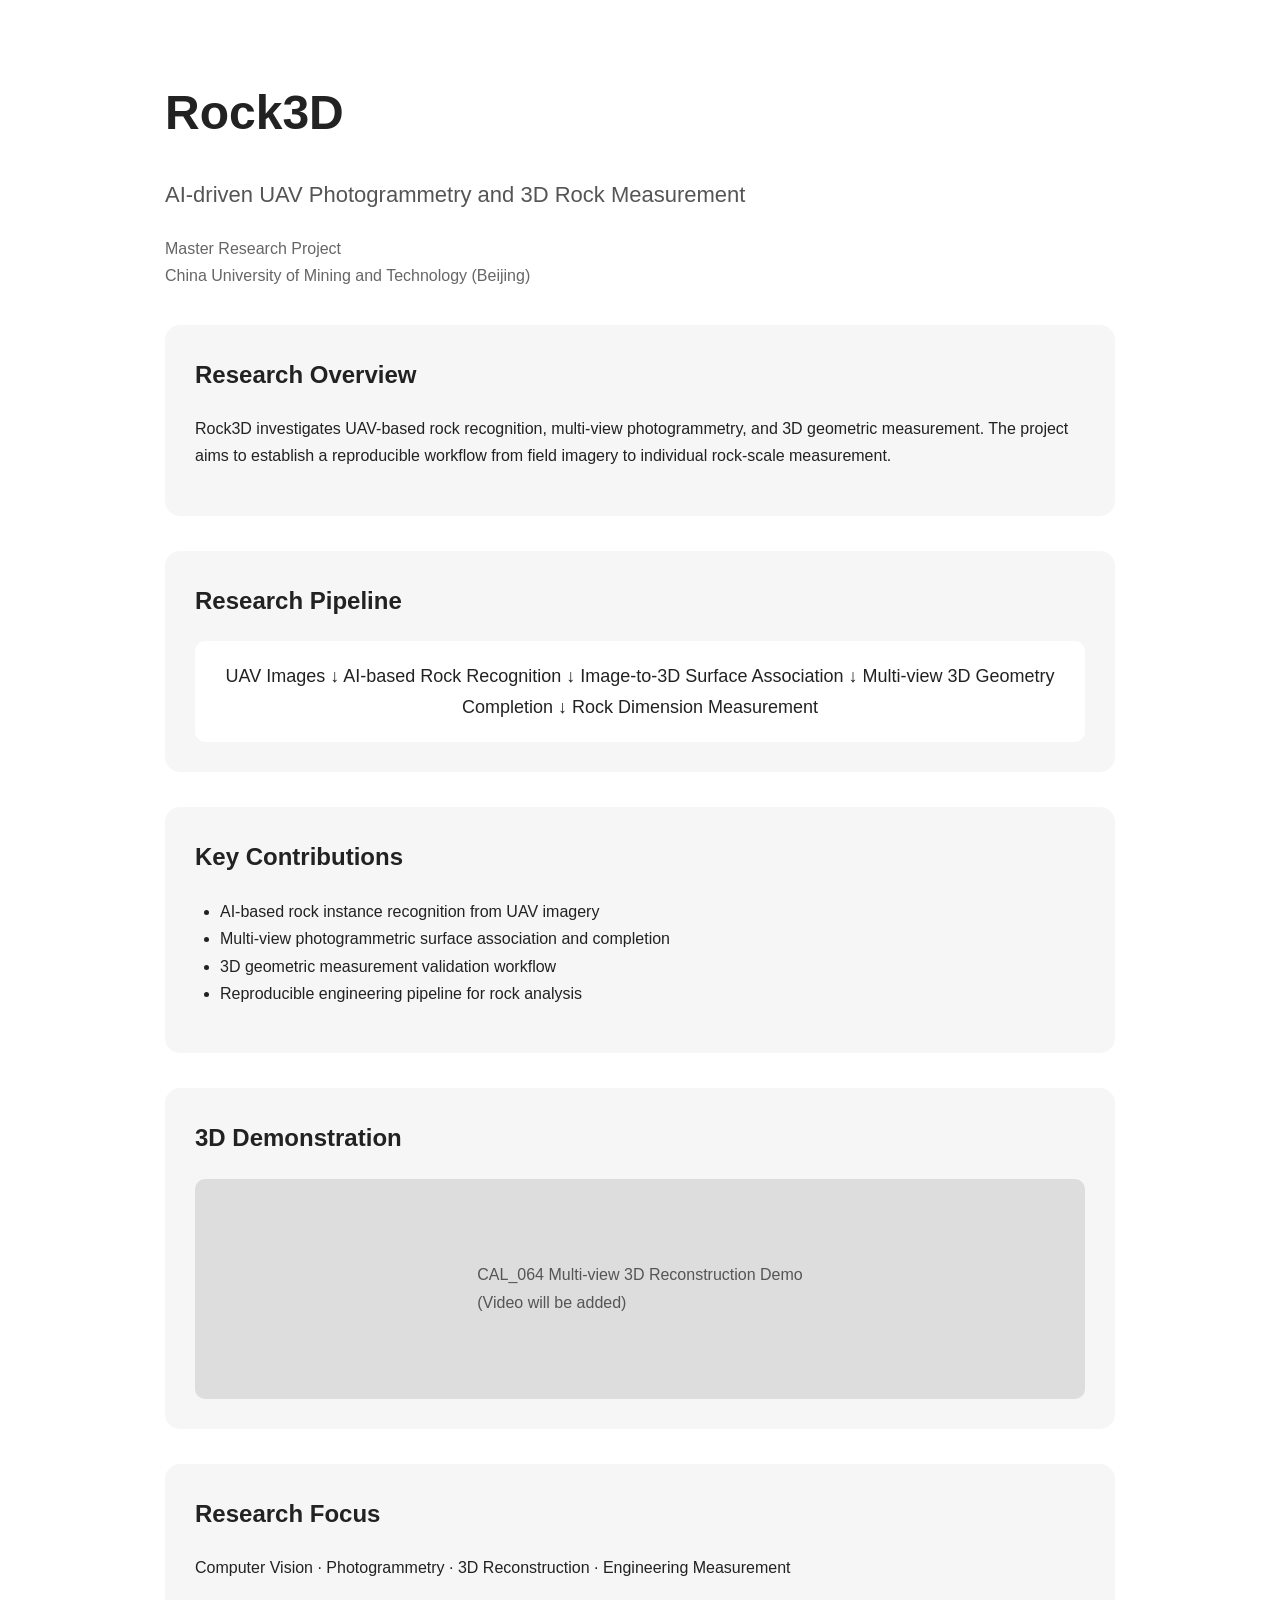
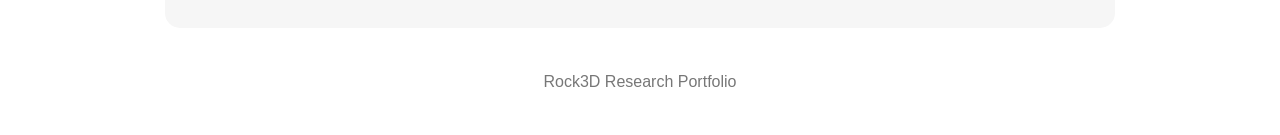
==== index.html @ 14c6400d "Refactor index.html for style and content updates Updated styles and content for improved layout and" ====
<!DOCTYPE html>
<html lang="en">

<head>

<meta charset="UTF-8">

<meta name="viewport" content="width=device-width, initial-scale=1.0">

<title>Rock3D Portfolio</title>


<style>

body{

    font-family: Arial, Helvetica, sans-serif;

    max-width:950px;

    margin:auto;

    padding:40px 25px;

    line-height:1.7;

    color:#222;

}


h1{

    font-size:48px;

    margin-bottom:10px;

}


.subtitle{

    font-size:22px;

    color:#555;

}


.info{

    margin-top:15px;

    color:#666;

}


.card{

    margin-top:35px;

    padding:30px;

    background:#f6f6f6;

    border-radius:15px;

}


h2{

    margin-top:0;

}


ul{

    padding-left:25px;

}


.pipeline{

    font-size:18px;

    text-align:center;

    padding:20px;

    background:white;

    border-radius:10px;

}


.demo{

    height:220px;

    display:flex;

    align-items:center;

    justify-content:center;

    background:#ddd;

    border-radius:10px;

    color:#555;

}


.footer{

    margin-top:40px;

    color:#777;

    text-align:center;

}


</style>


</head>


<body>


<h1>Rock3D</h1>


<p class="subtitle">

AI-driven UAV Photogrammetry and 3D Rock Measurement

</p>


<p class="info">

Master Research Project<br>

China University of Mining and Technology (Beijing)

</p>



<div class="card">

<h2>Research Overview</h2>


<p>

Rock3D investigates UAV-based rock recognition,

multi-view photogrammetry, and 3D geometric measurement.

The project aims to establish a reproducible workflow

from field imagery to individual rock-scale measurement.

</p>


</div>



<div class="card">

<h2>Research Pipeline</h2>


<div class="pipeline">


UAV Images

↓

AI-based Rock Recognition

↓

Image-to-3D Surface Association

↓

Multi-view 3D Geometry Completion

↓

Rock Dimension Measurement


</div>


</div>



<div class="card">


<h2>Key Contributions</h2>


<ul>

<li>
AI-based rock instance recognition from UAV imagery
</li>


<li>
Multi-view photogrammetric surface association and completion
</li>


<li>
3D geometric measurement validation workflow
</li>


<li>
Reproducible engineering pipeline for rock analysis
</li>


</ul>


</div>




<div class="card">


<h2>3D Demonstration</h2>


<div class="demo">

CAL_064 Multi-view 3D Reconstruction Demo<br>

(Video will be added)

</div>


</div>




<div class="card">


<h2>Research Focus</h2>


<p>

Computer Vision · Photogrammetry · 3D Reconstruction ·

Engineering Measurement

</p>


</div>




<div class="footer">


Rock3D Research Portfolio


</div>


</body>


</html>
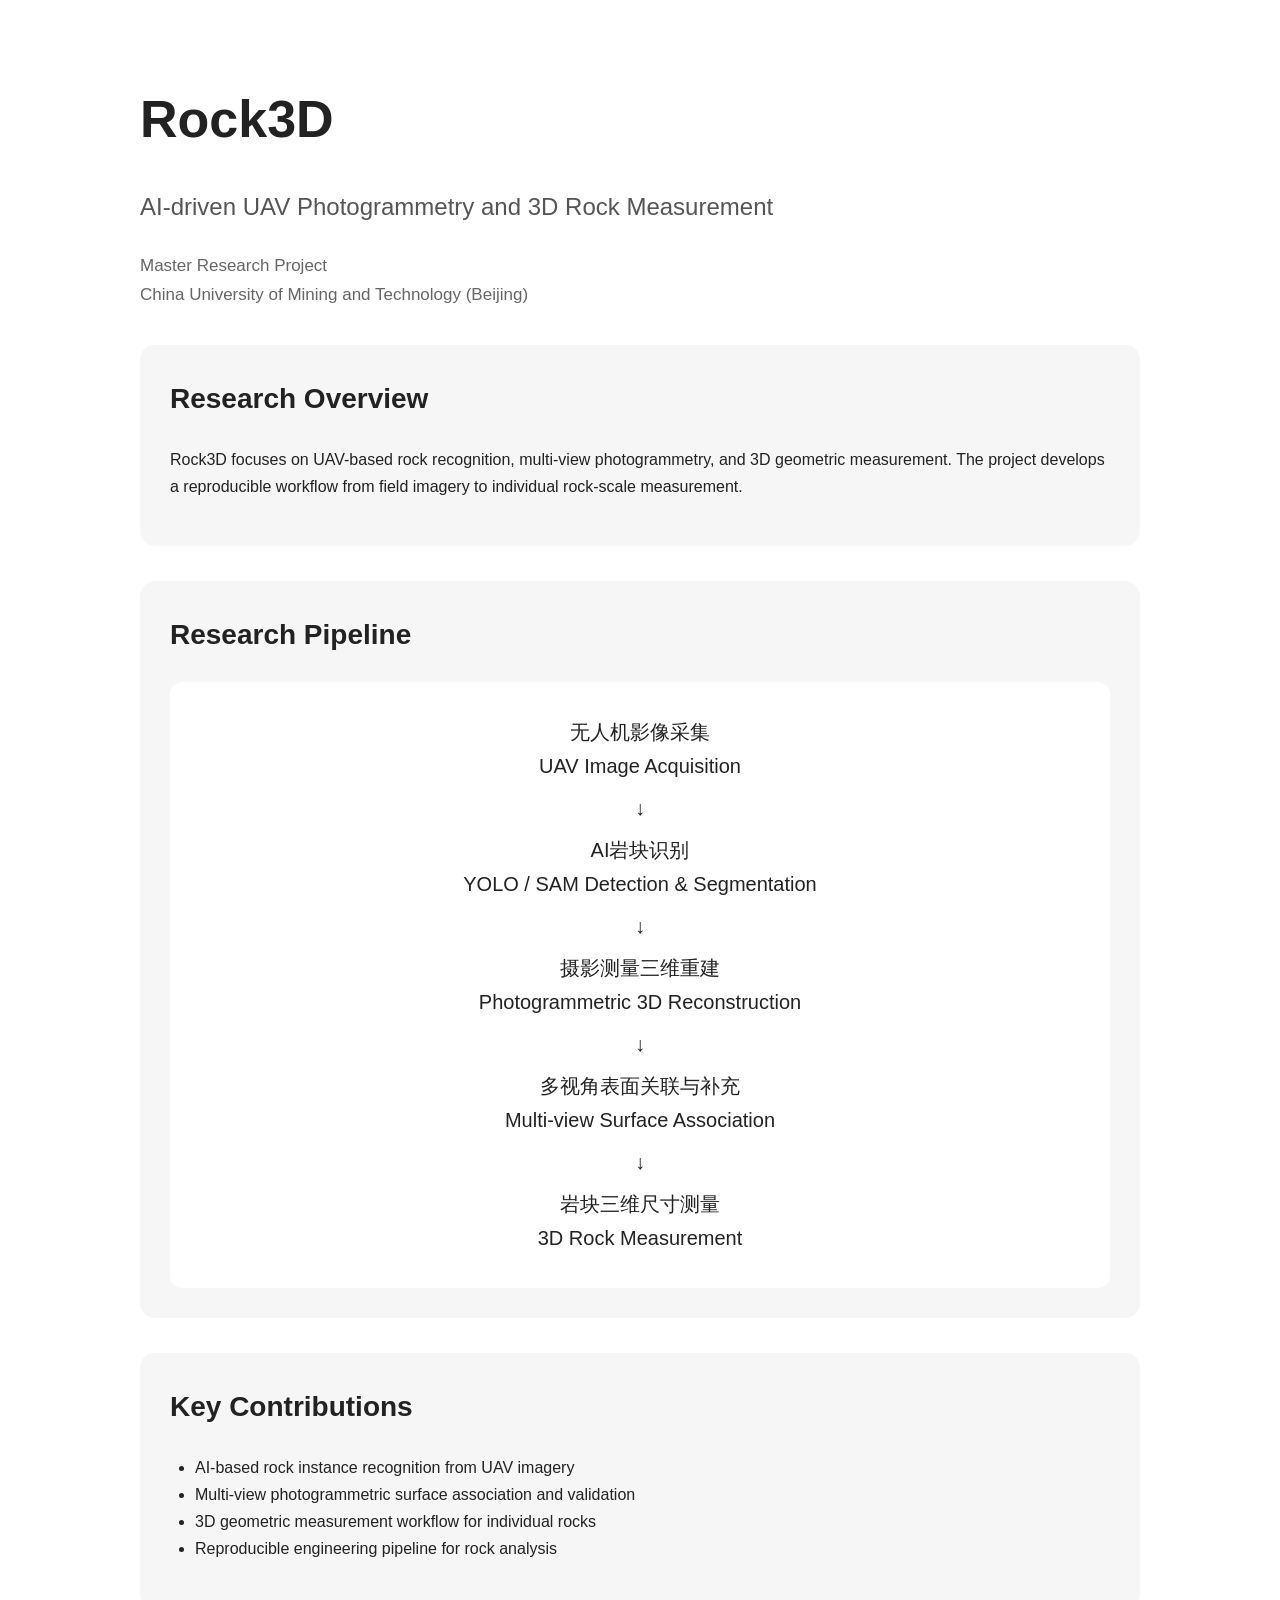
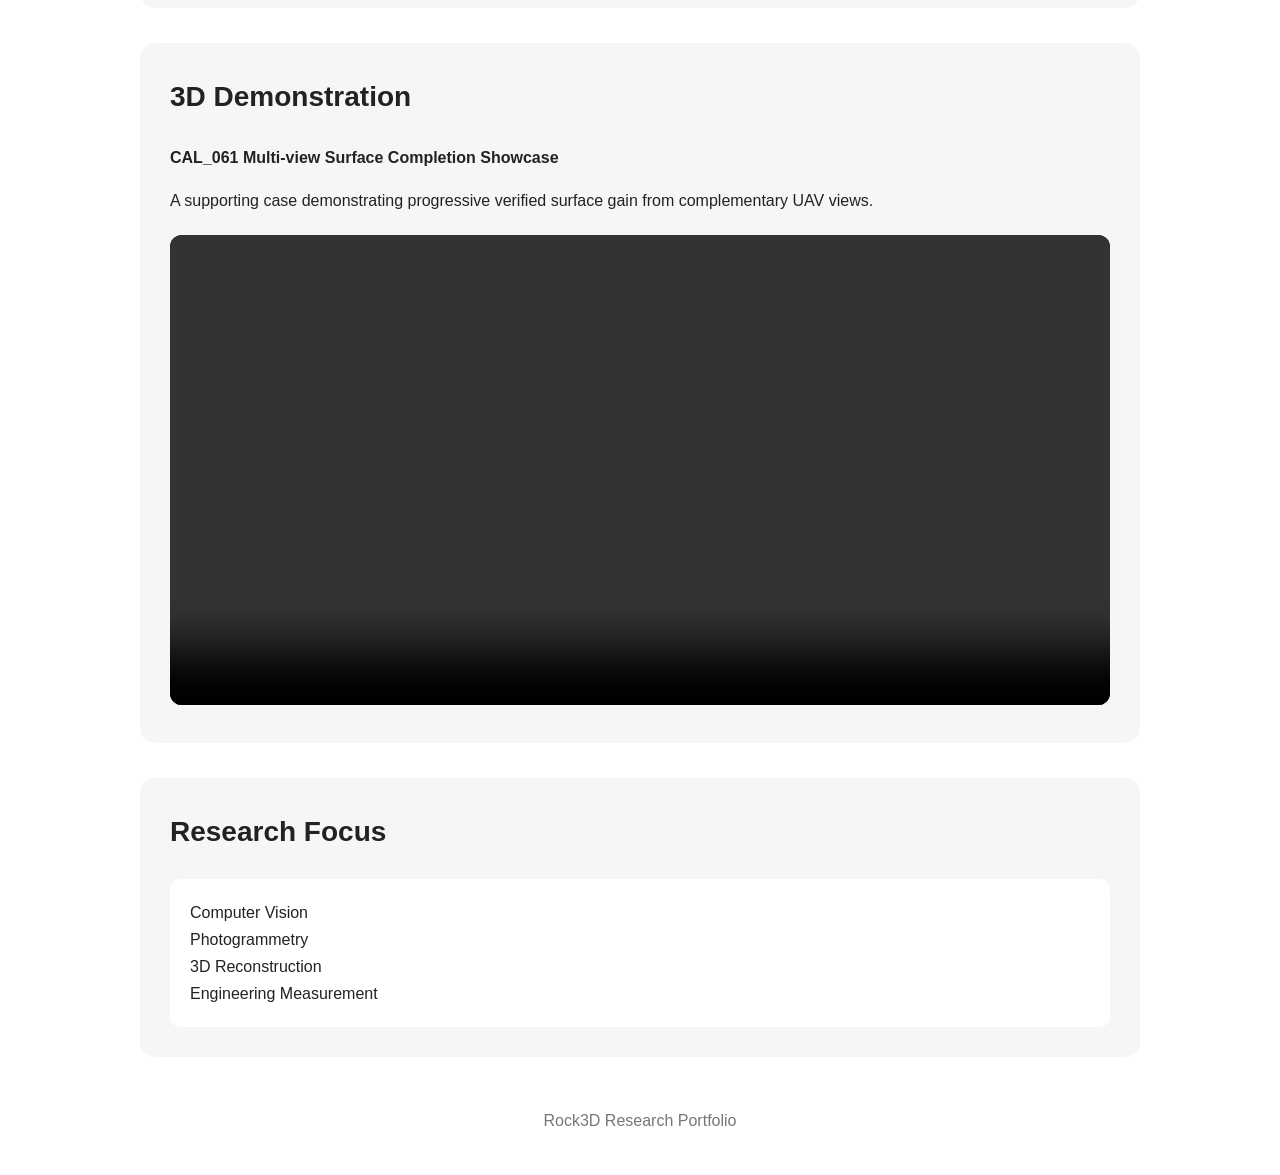
==== commit e78c1d80: "Refactor HTML and CSS for improved styling" ====
--- a/index.html
+++ b/index.html
@@ -12,118 +12,143 @@
 
 <style>
 
-body{
+body {
 
     font-family: Arial, Helvetica, sans-serif;
 
-    max-width:950px;
-
-    margin:auto;
-
-    padding:40px 25px;
-
-    line-height:1.7;
-
-    color:#222;
-
-}
-
-
-h1{
-
-    font-size:48px;
-
-    margin-bottom:10px;
-
-}
-
-
-.subtitle{
-
-    font-size:22px;
-
-    color:#555;
-
-}
-
-
-.info{
-
-    margin-top:15px;
-
-    color:#666;
-
-}
-
-
-.card{
-
-    margin-top:35px;
-
-    padding:30px;
-
-    background:#f6f6f6;
-
-    border-radius:15px;
-
-}
-
-
-h2{
-
-    margin-top:0;
-
-}
-
-
-ul{
-
-    padding-left:25px;
-
-}
-
-
-.pipeline{
-
-    font-size:18px;
-
-    text-align:center;
-
-    padding:20px;
-
-    background:white;
-
-    border-radius:10px;
-
-}
-
-
-.demo{
-
-    height:220px;
-
-    display:flex;
-
-    align-items:center;
-
-    justify-content:center;
-
-    background:#ddd;
-
-    border-radius:10px;
-
-    color:#555;
-
-}
-
-
-.footer{
-
-    margin-top:40px;
-
-    color:#777;
-
-    text-align:center;
+    max-width: 1000px;
+
+    margin: auto;
+
+    padding: 40px 25px;
+
+    line-height: 1.7;
+
+    color: #222;
+
+    background: #ffffff;
+
+}
+
+
+h1 {
+
+    font-size: 52px;
+
+    margin-bottom: 10px;
+
+}
+
+
+.subtitle {
+
+    font-size: 24px;
+
+    color: #555;
+
+}
+
+
+.info {
+
+    margin-top: 15px;
+
+    color: #666;
+
+    font-size: 17px;
+
+}
+
+
+.card {
+
+    margin-top: 35px;
+
+    padding: 30px;
+
+    background: #f6f6f6;
+
+    border-radius: 15px;
+
+}
+
+
+h2 {
+
+    margin-top: 0;
+
+    font-size: 28px;
+
+}
+
+
+.pipeline {
+
+    background: white;
+
+    padding: 25px;
+
+    border-radius: 12px;
+
+    text-align: center;
+
+    font-size: 20px;
+
+}
+
+
+.pipeline span {
+
+    display: block;
+
+    margin: 8px;
+
+}
+
+
+.video-box {
+
+    margin-top: 20px;
+
+}
+
+
+video {
+
+    width: 100%;
+
+    border-radius: 12px;
+
+    background: black;
+
+}
+
+
+.highlight {
+
+    background: white;
+
+    padding: 20px;
+
+    border-radius: 10px;
+
+}
+
+
+ul {
+
+    padding-left: 25px;
+
+}
+
+
+.footer {
+
+    margin-top: 50px;
+
+    text-align: center;
+
+    color: #777;
 
 }
 
@@ -134,9 +159,11 @@
 </head>
 
 
+
 <body>
 
 
+
 <h1>Rock3D</h1>
 
 
@@ -147,6 +174,7 @@
 </p>
 
 
+
 <p class="info">
 
 Master Research Project<br>
@@ -157,20 +185,25 @@
 
 
 
+
+
 <div class="card">
 
-<h2>Research Overview</h2>
+
+<h2>
+Research Overview
+</h2>
 
 
 <p>
 
-Rock3D investigates UAV-based rock recognition,
+Rock3D focuses on UAV-based rock recognition,
 
 multi-view photogrammetry, and 3D geometric measurement.
 
-The project aims to establish a reproducible workflow
-
-from field imagery to individual rock-scale measurement.
+The project develops a reproducible workflow from
+
+field imagery to individual rock-scale measurement.
 
 </p>
 
@@ -179,47 +212,87 @@
 
 
 
+
+
+
+
 <div class="card">
 
-<h2>Research Pipeline</h2>
+
+<h2>
+Research Pipeline
+</h2>
+
 
 
 <div class="pipeline">
 
 
-UAV Images
+<span>
+无人机影像采集
+<br>
+UAV Image Acquisition
+</span>
+
 
 ↓
 
-AI-based Rock Recognition
+<span>
+AI岩块识别
+<br>
+YOLO / SAM Detection & Segmentation
+</span>
+
 
 ↓
 
-Image-to-3D Surface Association
+<span>
+摄影测量三维重建
+<br>
+Photogrammetric 3D Reconstruction
+</span>
+
 
 ↓
 
-Multi-view 3D Geometry Completion
+<span>
+多视角表面关联与补充
+<br>
+Multi-view Surface Association
+</span>
+
 
 ↓
 
-Rock Dimension Measurement
-
-
-</div>
-
-
-</div>
+<span>
+岩块三维尺寸测量
+<br>
+3D Rock Measurement
+</span>
+
+
+</div>
+
+
+</div>
+
+
+
+
 
 
 
 <div class="card">
 
 
-<h2>Key Contributions</h2>
+<h2>
+Key Contributions
+</h2>
+
 
 
 <ul>
+
 
 <li>
 AI-based rock instance recognition from UAV imagery
@@ -227,12 +300,12 @@
 
 
 <li>
-Multi-view photogrammetric surface association and completion
+Multi-view photogrammetric surface association and validation
 </li>
 
 
 <li>
-3D geometric measurement validation workflow
+3D geometric measurement workflow for individual rocks
 </li>
 
 
@@ -249,22 +322,61 @@
 
 
 
+
+
+
 <div class="card">
 
 
-<h2>3D Demonstration</h2>
-
-
-<div class="demo">
-
-CAL_064 Multi-view 3D Reconstruction Demo<br>
-
-(Video will be added)
-
-</div>
-
-
-</div>
+<h2>
+3D Demonstration
+</h2>
+
+
+
+<p>
+
+<strong>
+CAL_061 Multi-view Surface Completion Showcase
+</strong>
+
+</p>
+
+
+
+<p>
+
+A supporting case demonstrating progressive verified surface gain
+from complementary UAV views.
+
+</p>
+
+
+
+<div class="video-box">
+
+
+<video controls preload="metadata">
+
+
+<source src="assets/videos/CAL_061_showcase_display_only_v1.mp4" type="video/mp4">
+
+
+Your browser does not support the video tag.
+
+
+</video>
+
+
+</div>
+
+
+
+</div>
+
+
+
+
 
 
 
@@ -272,19 +384,37 @@
 <div class="card">
 
 
-<h2>Research Focus</h2>
-
-
-<p>
-
-Computer Vision · Photogrammetry · 3D Reconstruction ·
+<h2>
+Research Focus
+</h2>
+
+
+
+<div class="highlight">
+
+
+Computer Vision
+
+<br>
+
+Photogrammetry
+
+<br>
+
+3D Reconstruction
+
+<br>
 
 Engineering Measurement
 
-</p>
-
-
-</div>
+
+</div>
+
+
+</div>
+
+
+
 
 
 
@@ -298,6 +428,7 @@
 </div>
 
 
+
 </body>
 
 
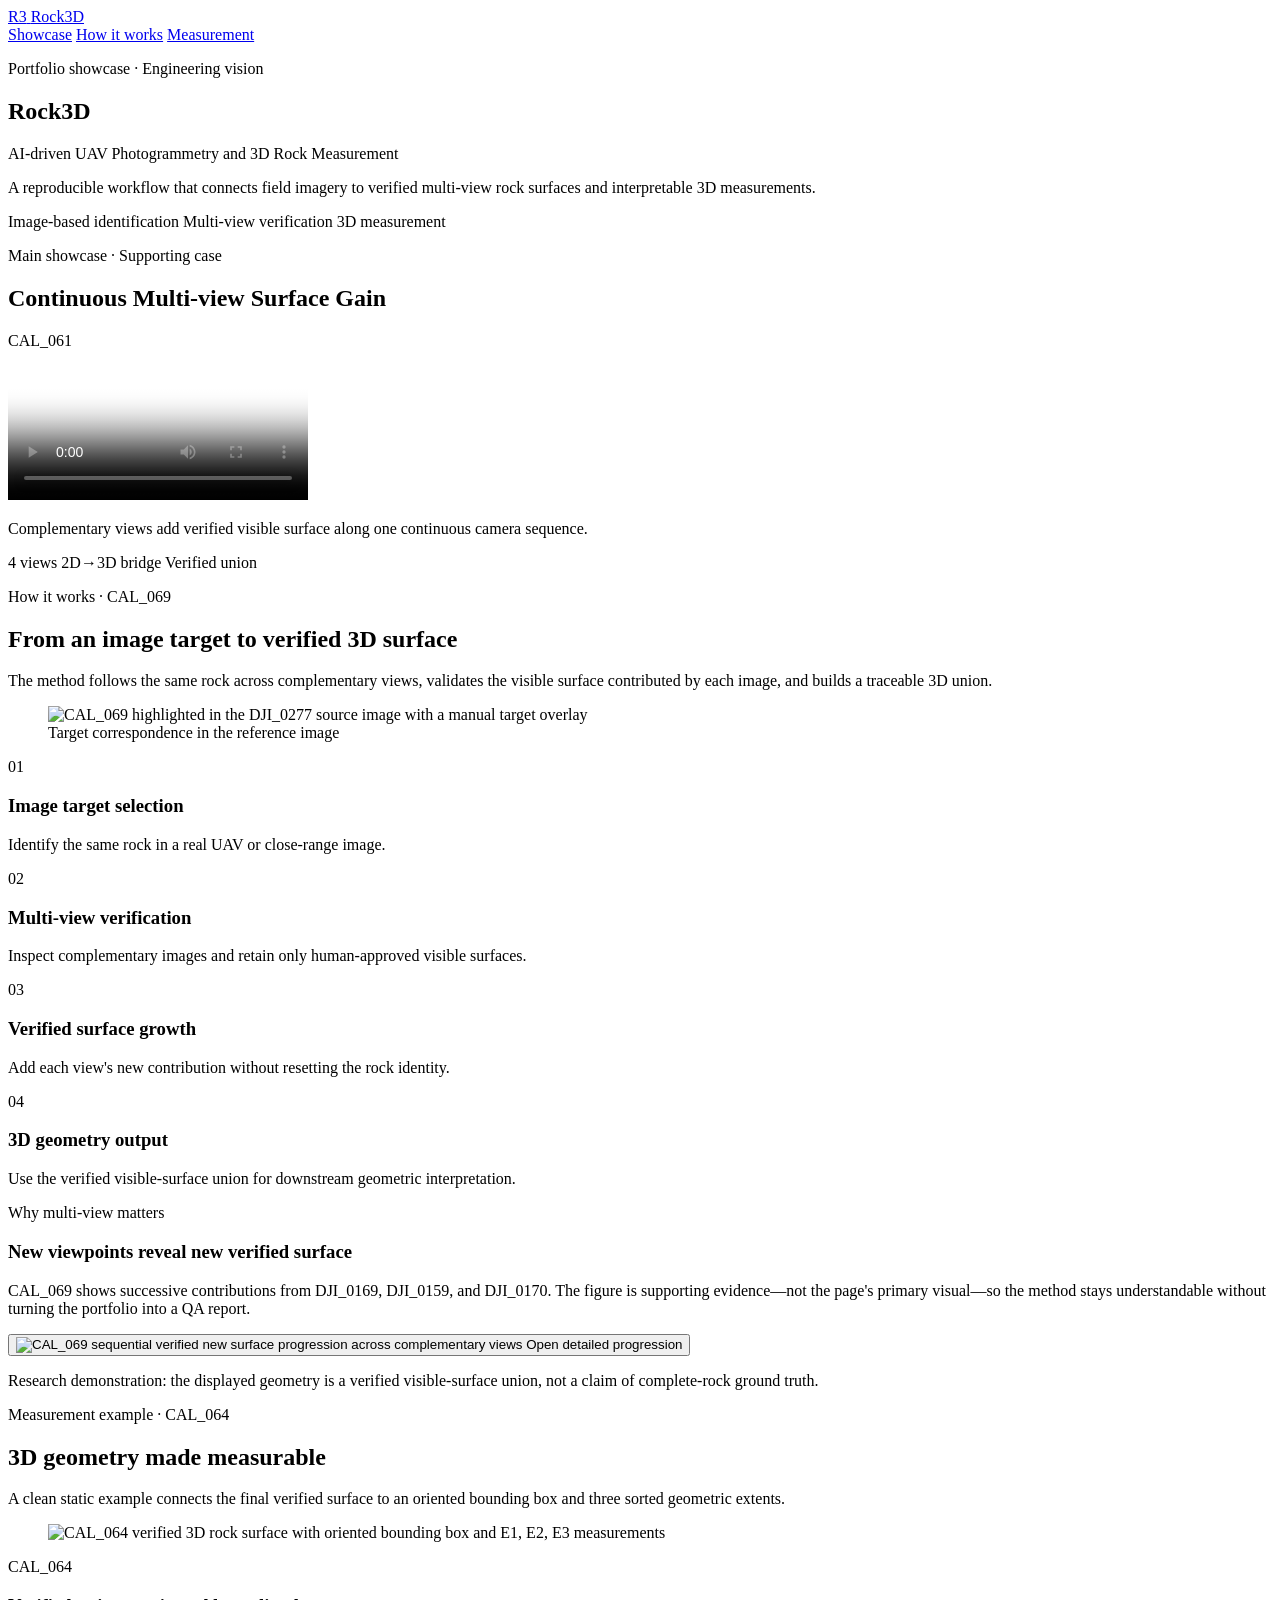
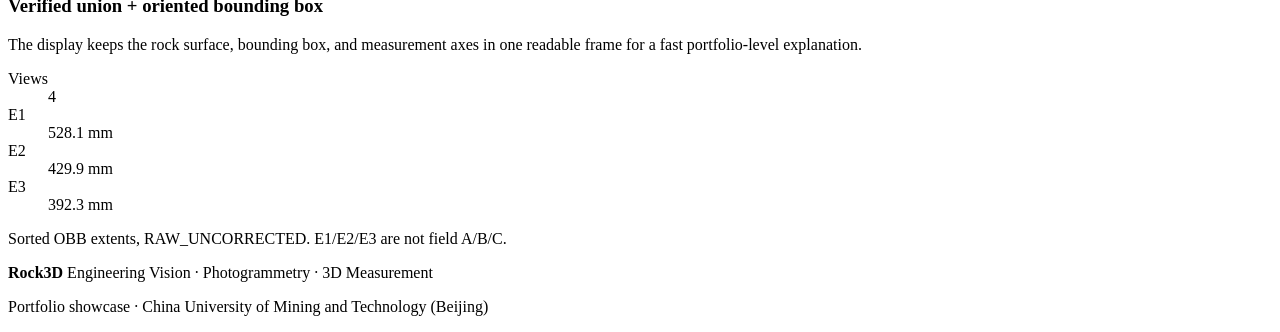
==== commit 2087a04a: "Revise index.html for improved portfolio layout Updated the index.html file to enhance the portfolio" ====
--- a/index.html
+++ b/index.html
@@ -1,435 +1,179 @@
 <!DOCTYPE html>
 <html lang="en">
+<head>
+  <meta charset="UTF-8">
+  <meta name="viewport" content="width=device-width, initial-scale=1.0">
+  <meta name="description" content="Rock3D portfolio showcase: UAV imagery, multi-view verified surface completion, and 3D rock measurement.">
+  <title>Rock3D | UAV Photogrammetry &amp; 3D Measurement</title>
+  <link rel="stylesheet" href="styles.css">
+</head>
+<body>
+  <header class="site-header">
+    <a class="brand" href="#top" aria-label="Rock3D home">
+      <span class="brand-mark">R3</span>
+      <span>Rock3D</span>
+    </a>
+    <nav aria-label="Page sections">
+      <a href="#showcase">Showcase</a>
+      <a href="#pipeline">How it works</a>
+      <a href="#measurement">Measurement</a>
+    </nav>
+  </header>
 
-<head>
+  <main id="top">
+    <section class="hero section" id="showcase" aria-labelledby="hero-title">
+      <div class="hero-copy">
+        <p class="eyebrow">Portfolio showcase · Engineering vision</p>
+        <h1 id="hero-title">Rock3D</h1>
+        <p class="hero-subtitle">AI-driven UAV Photogrammetry and 3D Rock Measurement</p>
+        <p class="hero-lead">
+          A reproducible workflow that connects field imagery to verified multi-view
+          rock surfaces and interpretable 3D measurements.
+        </p>
+        <div class="capability-list" aria-label="Core capabilities">
+          <span>Image-based identification</span>
+          <span>Multi-view verification</span>
+          <span>3D measurement</span>
+        </div>
+      </div>
 
-<meta charset="UTF-8">
+      <article class="video-card" aria-labelledby="video-heading">
+        <div class="card-heading">
+          <div>
+            <p class="card-kicker">Main showcase · Supporting case</p>
+            <h2 id="video-heading">Continuous Multi-view Surface Gain</h2>
+          </div>
+          <span class="case-label">CAL_061</span>
+        </div>
+        <div class="video-frame">
+          <video controls preload="metadata" playsinline poster="assets/images/CAL_061_video_poster.png">
+            <source src="assets/videos/CAL_061_showcase_display_only_v1.mp4" type="video/mp4">
+            Your browser does not support embedded MP4 video.
+            <a href="assets/videos/CAL_061_showcase_display_only_v1.mp4">Download the CAL_061 showcase video</a>.
+          </video>
+        </div>
+        <div class="video-caption">
+          <p>Complementary views add verified visible surface along one continuous camera sequence.</p>
+          <div class="caption-tags">
+            <span>4 views</span>
+            <span>2D→3D bridge</span>
+            <span>Verified union</span>
+          </div>
+        </div>
+      </article>
+    </section>
 
-<meta name="viewport" content="width=device-width, initial-scale=1.0">
+    <section class="section" id="pipeline" aria-labelledby="pipeline-title">
+      <div class="section-heading">
+        <p class="eyebrow">How it works · CAL_069</p>
+        <h2 id="pipeline-title">From an image target to verified 3D surface</h2>
+        <p>
+          The method follows the same rock across complementary views, validates the
+          visible surface contributed by each image, and builds a traceable 3D union.
+        </p>
+      </div>
 
-<title>Rock3D Portfolio</title>
+      <div class="pipeline-feature">
+        <figure class="media-panel overlay-panel">
+          <img src="assets/images/CAL_069_target_overlay.png" alt="CAL_069 highlighted in the DJI_0277 source image with a manual target overlay" loading="lazy">
+          <figcaption>Target correspondence in the reference image</figcaption>
+        </figure>
 
+        <div class="pipeline-steps" aria-label="Rock3D pipeline steps">
+          <div class="step">
+            <span class="step-number">01</span>
+            <div>
+              <h3>Image target selection</h3>
+              <p>Identify the same rock in a real UAV or close-range image.</p>
+            </div>
+          </div>
+          <div class="step">
+            <span class="step-number">02</span>
+            <div>
+              <h3>Multi-view verification</h3>
+              <p>Inspect complementary images and retain only human-approved visible surfaces.</p>
+            </div>
+          </div>
+          <div class="step">
+            <span class="step-number">03</span>
+            <div>
+              <h3>Verified surface growth</h3>
+              <p>Add each view's new contribution without resetting the rock identity.</p>
+            </div>
+          </div>
+          <div class="step">
+            <span class="step-number">04</span>
+            <div>
+              <h3>3D geometry output</h3>
+              <p>Use the verified visible-surface union for downstream geometric interpretation.</p>
+            </div>
+          </div>
+        </div>
+      </div>
 
-<style>
+      <article class="gain-card">
+        <div class="gain-copy">
+          <p class="card-kicker">Why multi-view matters</p>
+          <h3>New viewpoints reveal new verified surface</h3>
+          <p>
+            CAL_069 shows successive contributions from DJI_0169, DJI_0159, and DJI_0170.
+            The figure is supporting evidence—not the page's primary visual—so the method
+            stays understandable without turning the portfolio into a QA report.
+          </p>
+        </div>
+        <button class="image-button" type="button" aria-label="Open CAL_069 verified surface progression image" onclick="document.getElementById('gain-dialog').showModal()">
+          <img src="assets/images/CAL_069_verified_gain.png" alt="CAL_069 sequential verified new surface progression across complementary views" loading="lazy">
+          <span>Open detailed progression</span>
+        </button>
+      </article>
 
-body {
+      <dialog id="gain-dialog" class="image-dialog" onclick="if (event.target === this) this.close()">
+        <button type="button" class="dialog-close" aria-label="Close image" onclick="document.getElementById('gain-dialog').close()">×</button>
+        <img src="assets/images/CAL_069_verified_gain.png" alt="Large view of CAL_069 sequential verified new surface progression">
+      </dialog>
 
-    font-family: Arial, Helvetica, sans-serif;
+      <p class="boundary-note">Research demonstration: the displayed geometry is a verified visible-surface union, not a claim of complete-rock ground truth.</p>
+    </section>
 
-    max-width: 1000px;
+    <section class="section measurement-section" id="measurement" aria-labelledby="measurement-title">
+      <div class="section-heading">
+        <p class="eyebrow">Measurement example · CAL_064</p>
+        <h2 id="measurement-title">3D geometry made measurable</h2>
+        <p>
+          A clean static example connects the final verified surface to an oriented
+          bounding box and three sorted geometric extents.
+        </p>
+      </div>
 
-    margin: auto;
+      <article class="measurement-card">
+        <figure class="measurement-figure">
+          <img src="assets/images/CAL_064_measurement_showcase.png" alt="CAL_064 verified 3D rock surface with oriented bounding box and E1, E2, E3 measurements" loading="lazy">
+        </figure>
+        <div class="measurement-copy">
+          <span class="case-label">CAL_064</span>
+          <h3>Verified union + oriented bounding box</h3>
+          <p>
+            The display keeps the rock surface, bounding box, and measurement axes in one
+            readable frame for a fast portfolio-level explanation.
+          </p>
+          <dl class="measurement-facts">
+            <div><dt>Views</dt><dd>4</dd></div>
+            <div><dt>E1</dt><dd>528.1 mm</dd></div>
+            <div><dt>E2</dt><dd>429.9 mm</dd></div>
+            <div><dt>E3</dt><dd>392.3 mm</dd></div>
+          </dl>
+          <p class="boundary-note">Sorted OBB extents, RAW_UNCORRECTED. E1/E2/E3 are not field A/B/C.</p>
+        </div>
+      </article>
+    </section>
+  </main>
 
-    padding: 40px 25px;
-
-    line-height: 1.7;
-
-    color: #222;
-
-    background: #ffffff;
-
-}
-
-
-h1 {
-
-    font-size: 52px;
-
-    margin-bottom: 10px;
-
-}
-
-
-.subtitle {
-
-    font-size: 24px;
-
-    color: #555;
-
-}
-
-
-.info {
-
-    margin-top: 15px;
-
-    color: #666;
-
-    font-size: 17px;
-
-}
-
-
-.card {
-
-    margin-top: 35px;
-
-    padding: 30px;
-
-    background: #f6f6f6;
-
-    border-radius: 15px;
-
-}
-
-
-h2 {
-
-    margin-top: 0;
-
-    font-size: 28px;
-
-}
-
-
-.pipeline {
-
-    background: white;
-
-    padding: 25px;
-
-    border-radius: 12px;
-
-    text-align: center;
-
-    font-size: 20px;
-
-}
-
-
-.pipeline span {
-
-    display: block;
-
-    margin: 8px;
-
-}
-
-
-.video-box {
-
-    margin-top: 20px;
-
-}
-
-
-video {
-
-    width: 100%;
-
-    border-radius: 12px;
-
-    background: black;
-
-}
-
-
-.highlight {
-
-    background: white;
-
-    padding: 20px;
-
-    border-radius: 10px;
-
-}
-
-
-ul {
-
-    padding-left: 25px;
-
-}
-
-
-.footer {
-
-    margin-top: 50px;
-
-    text-align: center;
-
-    color: #777;
-
-}
-
-
-</style>
-
-
-</head>
-
-
-
-<body>
-
-
-
-<h1>Rock3D</h1>
-
-
-<p class="subtitle">
-
-AI-driven UAV Photogrammetry and 3D Rock Measurement
-
-</p>
-
-
-
-<p class="info">
-
-Master Research Project<br>
-
-China University of Mining and Technology (Beijing)
-
-</p>
-
-
-
-
-
-<div class="card">
-
-
-<h2>
-Research Overview
-</h2>
-
-
-<p>
-
-Rock3D focuses on UAV-based rock recognition,
-
-multi-view photogrammetry, and 3D geometric measurement.
-
-The project develops a reproducible workflow from
-
-field imagery to individual rock-scale measurement.
-
-</p>
-
-
-</div>
-
-
-
-
-
-
-
-<div class="card">
-
-
-<h2>
-Research Pipeline
-</h2>
-
-
-
-<div class="pipeline">
-
-
-<span>
-无人机影像采集
-<br>
-UAV Image Acquisition
-</span>
-
-
-↓
-
-<span>
-AI岩块识别
-<br>
-YOLO / SAM Detection & Segmentation
-</span>
-
-
-↓
-
-<span>
-摄影测量三维重建
-<br>
-Photogrammetric 3D Reconstruction
-</span>
-
-
-↓
-
-<span>
-多视角表面关联与补充
-<br>
-Multi-view Surface Association
-</span>
-
-
-↓
-
-<span>
-岩块三维尺寸测量
-<br>
-3D Rock Measurement
-</span>
-
-
-</div>
-
-
-</div>
-
-
-
-
-
-
-
-<div class="card">
-
-
-<h2>
-Key Contributions
-</h2>
-
-
-
-<ul>
-
-
-<li>
-AI-based rock instance recognition from UAV imagery
-</li>
-
-
-<li>
-Multi-view photogrammetric surface association and validation
-</li>
-
-
-<li>
-3D geometric measurement workflow for individual rocks
-</li>
-
-
-<li>
-Reproducible engineering pipeline for rock analysis
-</li>
-
-
-</ul>
-
-
-</div>
-
-
-
-
-
-
-
-<div class="card">
-
-
-<h2>
-3D Demonstration
-</h2>
-
-
-
-<p>
-
-<strong>
-CAL_061 Multi-view Surface Completion Showcase
-</strong>
-
-</p>
-
-
-
-<p>
-
-A supporting case demonstrating progressive verified surface gain
-from complementary UAV views.
-
-</p>
-
-
-
-<div class="video-box">
-
-
-<video controls preload="metadata">
-
-
-<source src="assets/videos/CAL_061_showcase_display_only_v1.mp4" type="video/mp4">
-
-
-Your browser does not support the video tag.
-
-
-</video>
-
-
-</div>
-
-
-
-</div>
-
-
-
-
-
-
-
-
-<div class="card">
-
-
-<h2>
-Research Focus
-</h2>
-
-
-
-<div class="highlight">
-
-
-Computer Vision
-
-<br>
-
-Photogrammetry
-
-<br>
-
-3D Reconstruction
-
-<br>
-
-Engineering Measurement
-
-
-</div>
-
-
-</div>
-
-
-
-
-
-
-
-<div class="footer">
-
-
-Rock3D Research Portfolio
-
-
-</div>
-
-
-
+  <footer>
+    <div>
+      <strong>Rock3D</strong>
+      <span>Engineering Vision · Photogrammetry · 3D Measurement</span>
+    </div>
+    <p>Portfolio showcase · China University of Mining and Technology (Beijing)</p>
+  </footer>
 </body>
-
-
 </html>
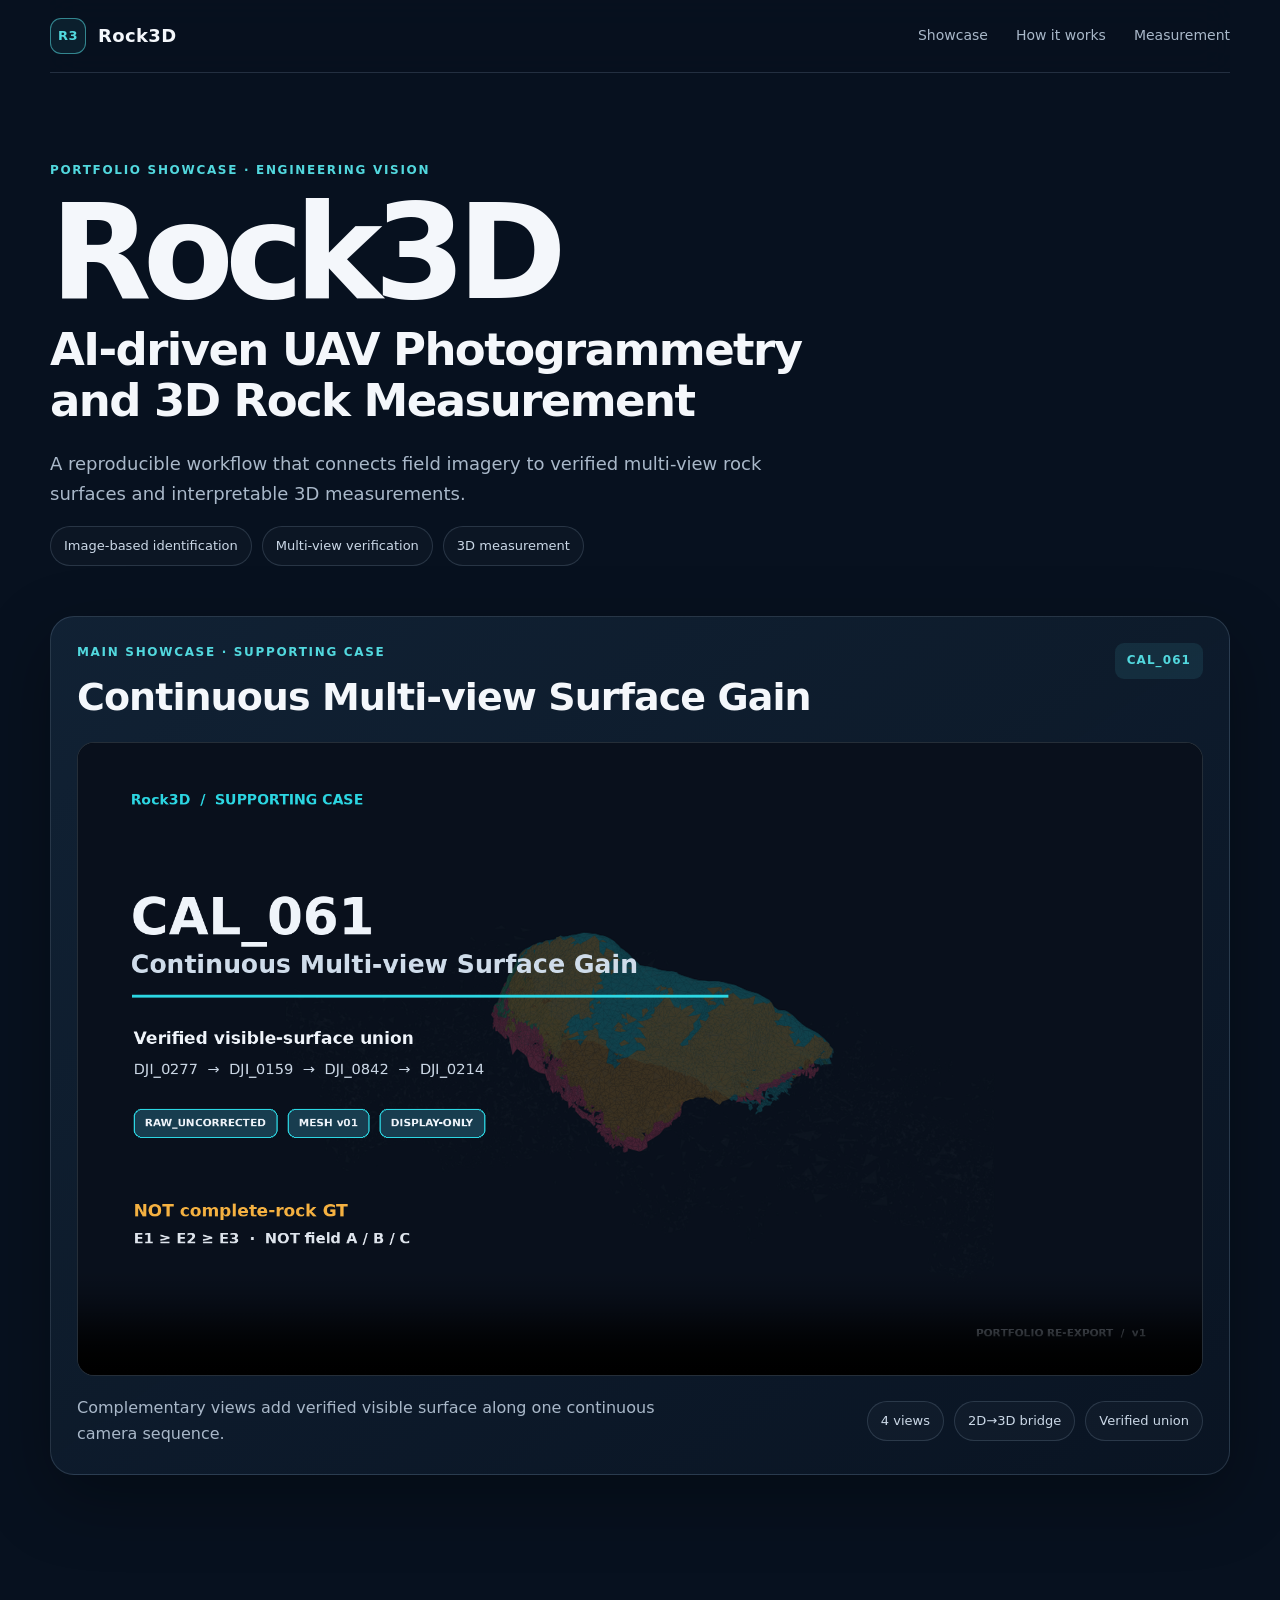
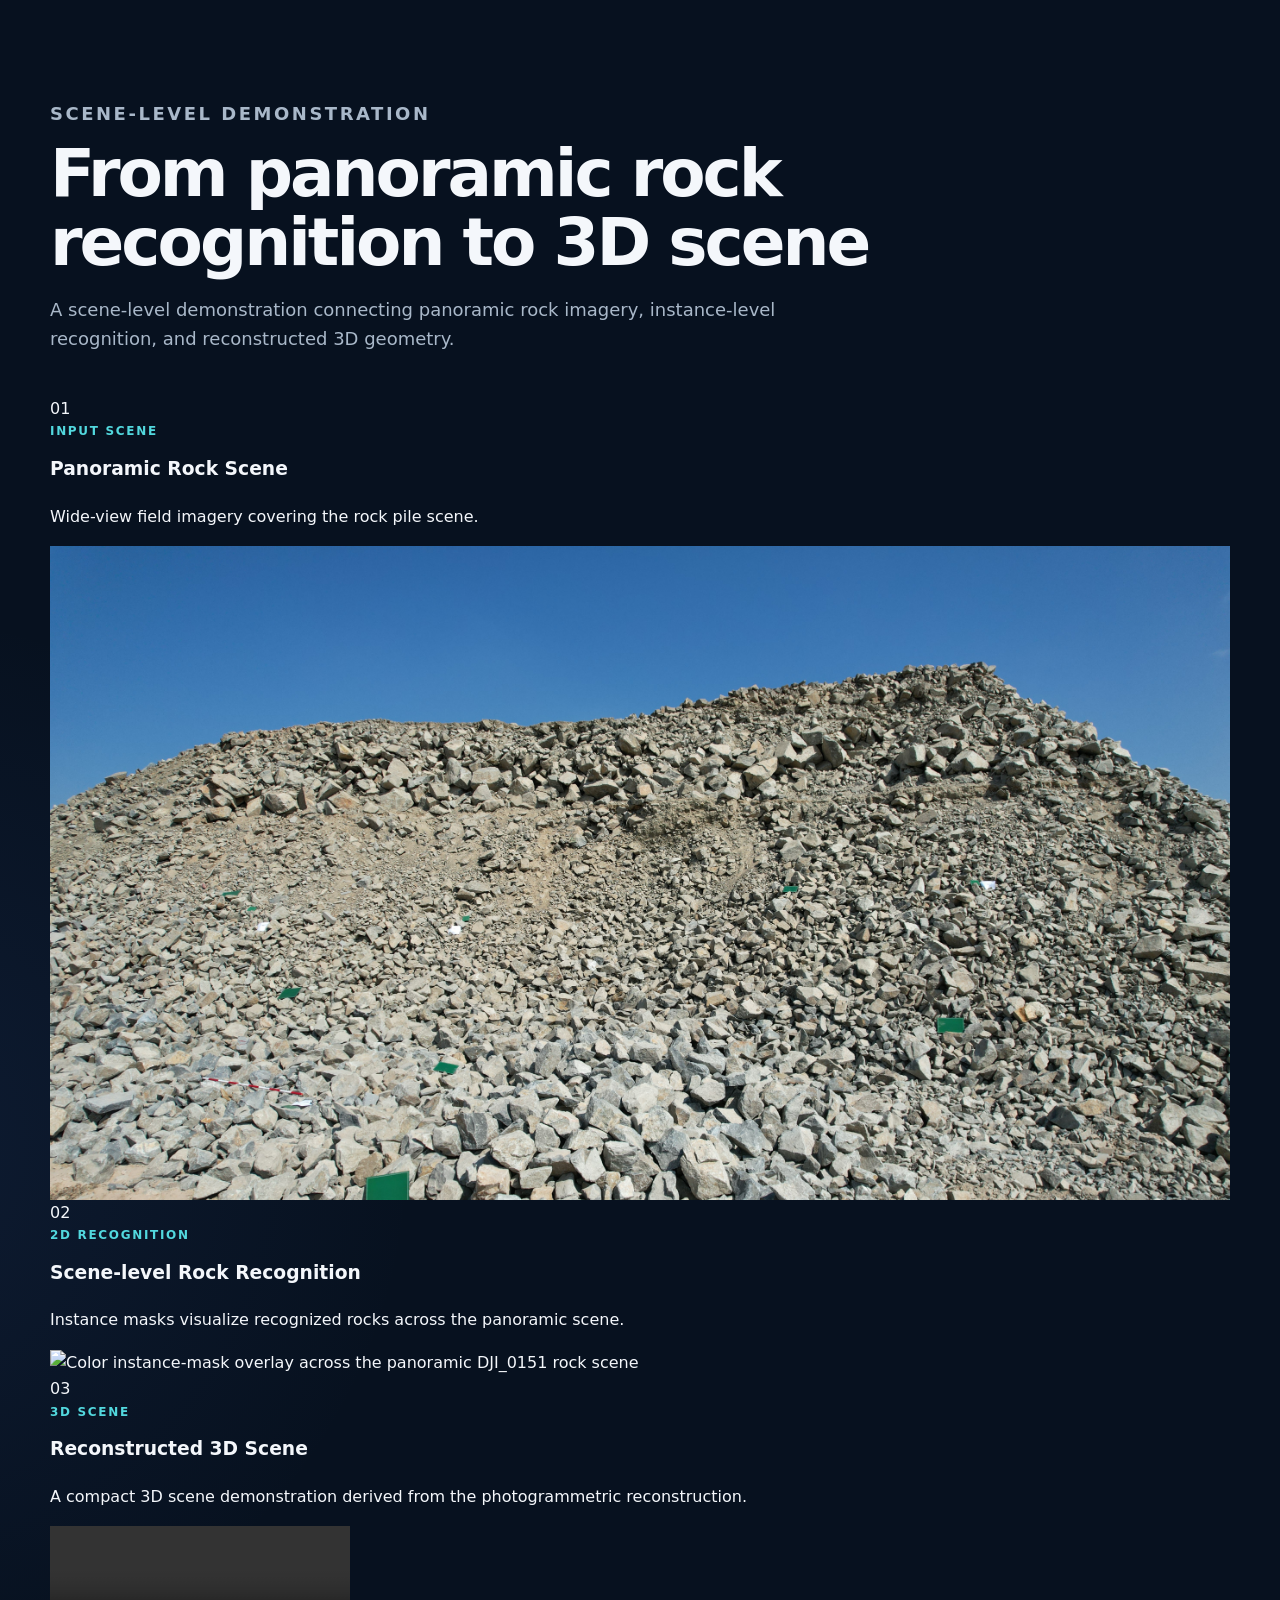
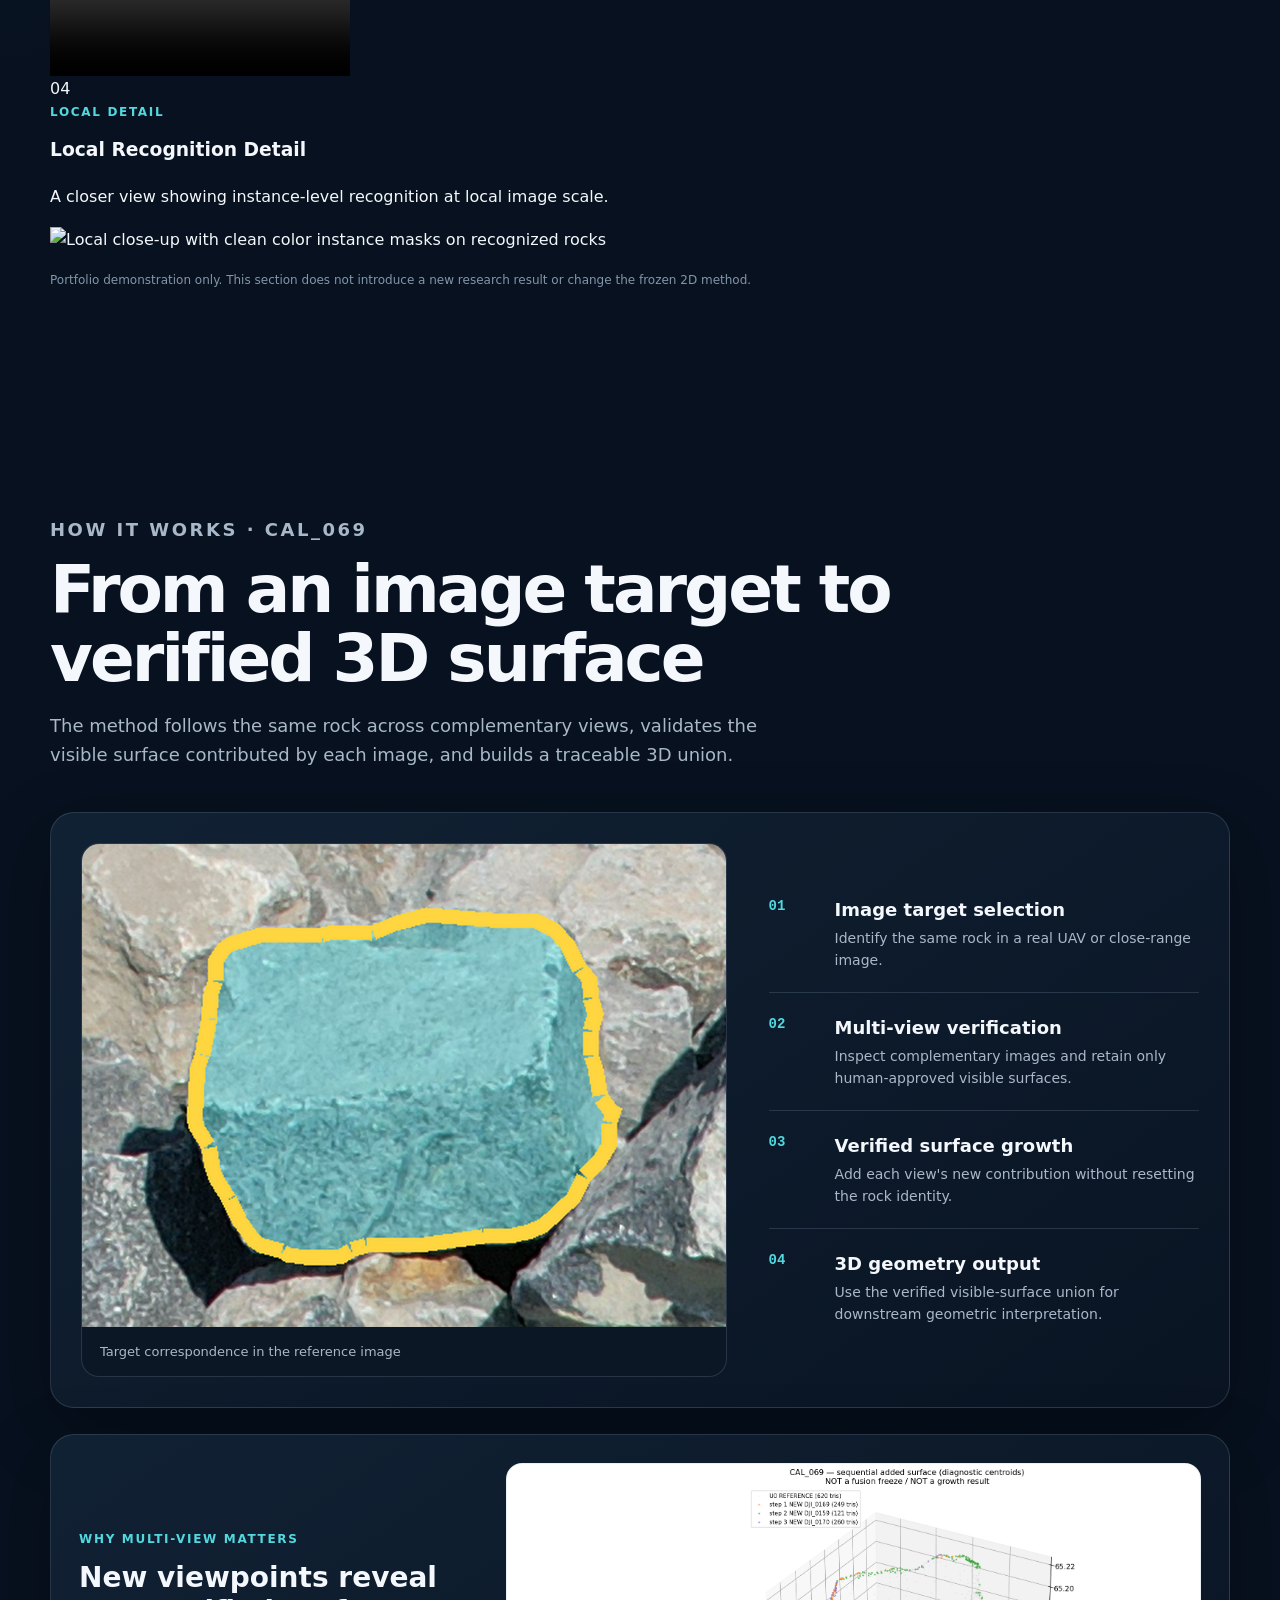
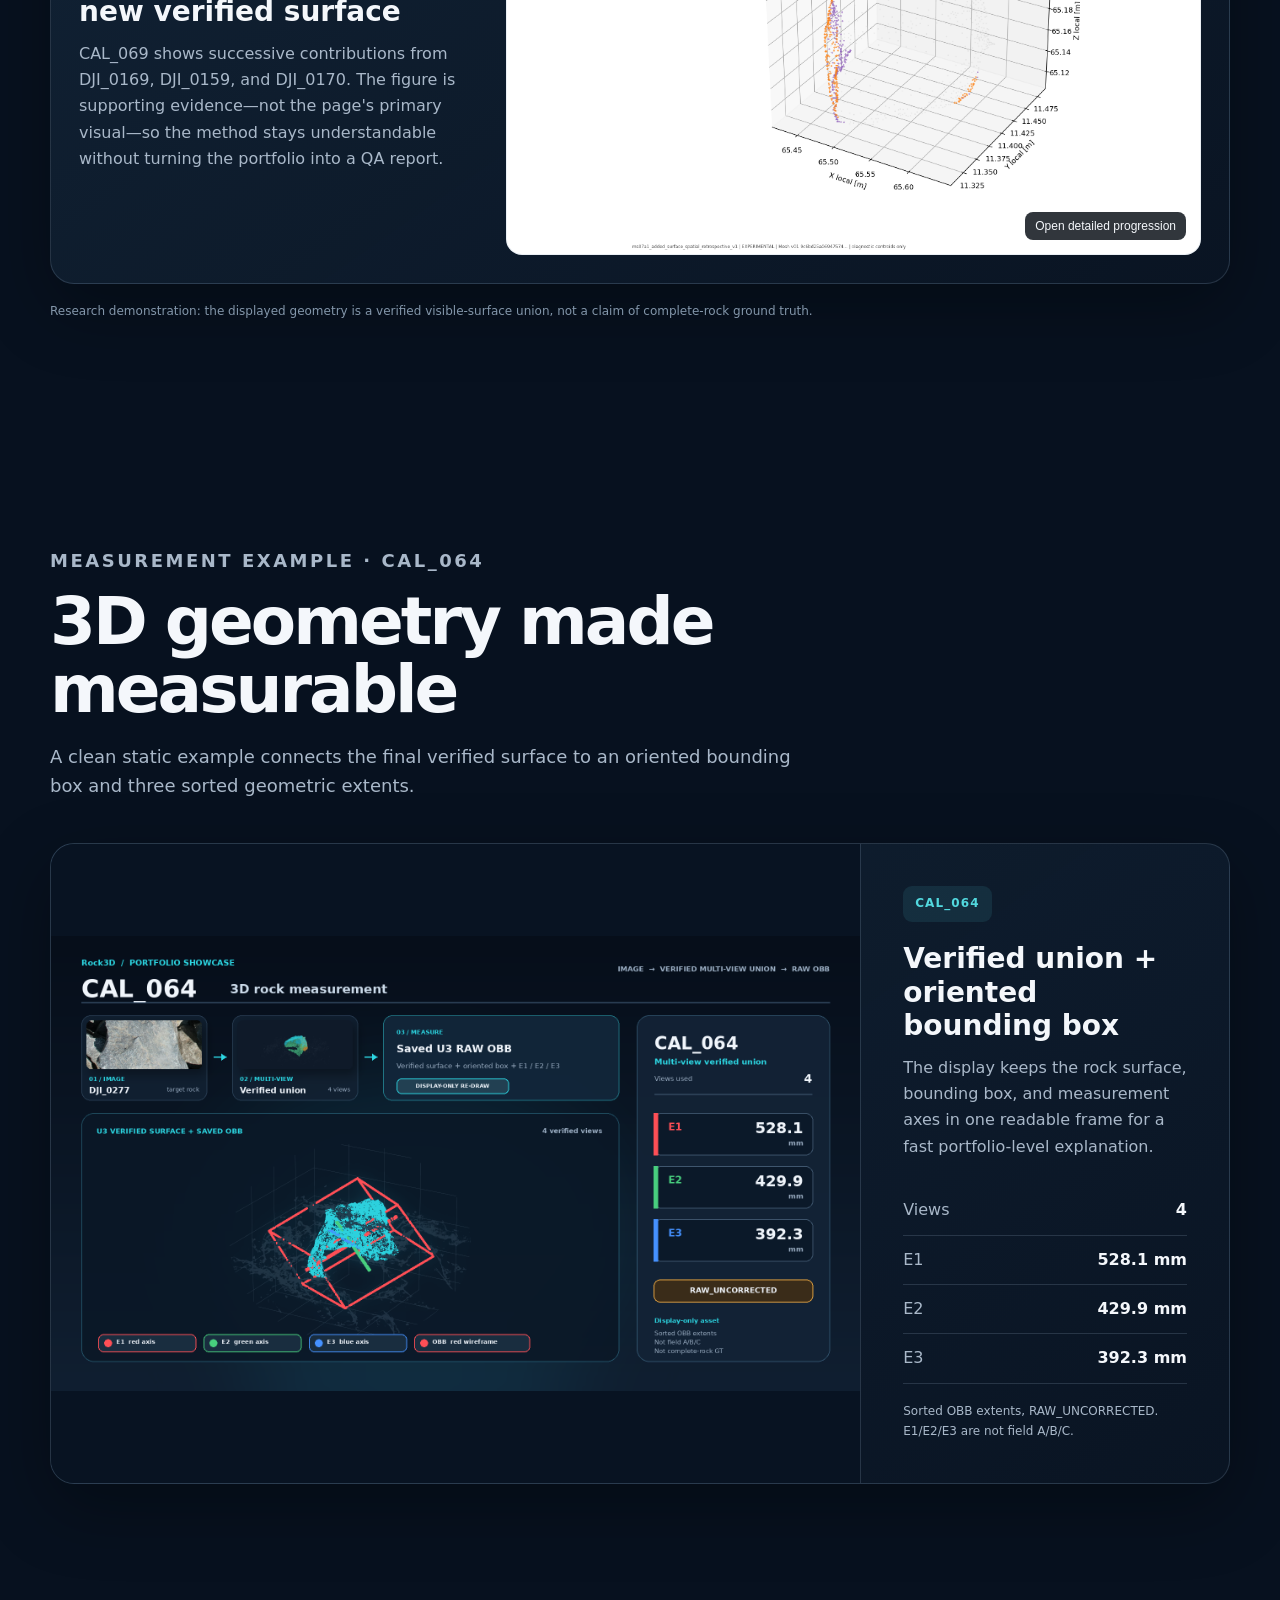
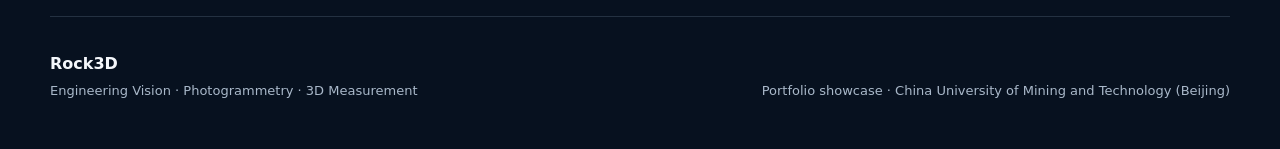
==== commit 9353aebf: "Add scene-level demonstration for rock recognition Added a scene-level demonstration section showcas" ====
--- a/index.html
+++ b/index.html
@@ -63,6 +63,81 @@
       </article>
     </section>
 
+    <section class="section scene-demo-section" id="scene-demo" aria-labelledby="scene-demo-title">
+      <div class="section-heading">
+        <p class="eyebrow">Scene-level demonstration</p>
+        <h2 id="scene-demo-title">From panoramic rock recognition to 3D scene</h2>
+        <p>
+          A scene-level demonstration connecting panoramic rock imagery,
+          instance-level recognition, and reconstructed 3D geometry.
+        </p>
+      </div>
+
+      <div class="scene-demo-grid">
+        <article class="scene-card">
+          <div class="scene-card-copy">
+            <span class="scene-step">01</span>
+            <div>
+              <p class="card-kicker">Input scene</p>
+              <h3>Panoramic Rock Scene</h3>
+              <p>Wide-view field imagery covering the rock pile scene.</p>
+            </div>
+          </div>
+          <figure class="scene-media">
+            <img src="assets/images/DJI_0151.jpg" alt="Panoramic input image of the full rock pile scene" loading="lazy">
+          </figure>
+        </article>
+
+        <article class="scene-card">
+          <div class="scene-card-copy">
+            <span class="scene-step">02</span>
+            <div>
+              <p class="card-kicker">2D recognition</p>
+              <h3>Scene-level Rock Recognition</h3>
+              <p>Instance masks visualize recognized rocks across the panoramic scene.</p>
+            </div>
+          </div>
+          <figure class="scene-media">
+            <img src="assets/images/image151_showcase_overlay_v1_1_QA.png" alt="Color instance-mask overlay across the panoramic DJI_0151 rock scene" loading="lazy">
+          </figure>
+        </article>
+
+        <article class="scene-card">
+          <div class="scene-card-copy">
+            <span class="scene-step">03</span>
+            <div>
+              <p class="card-kicker">3D scene</p>
+              <h3>Reconstructed 3D Scene</h3>
+              <p>A compact 3D scene demonstration derived from the photogrammetric reconstruction.</p>
+            </div>
+          </div>
+          <figure class="scene-media scene-video-media">
+            <video autoplay loop muted playsinline controls preload="metadata" aria-label="Looping demonstration of the reconstructed Rock3D scene">
+              <source src="assets/videos/rock3d_scene_demo.mp4" type="video/mp4">
+              Your browser does not support embedded MP4 video.
+              <a href="assets/videos/rock3d_scene_demo.mp4">Download the reconstructed 3D scene video</a>.
+            </video>
+          </figure>
+        </article>
+
+        <article class="scene-card">
+          <div class="scene-card-copy">
+            <span class="scene-step">04</span>
+            <div>
+              <p class="card-kicker">Local detail</p>
+              <h3>Local Recognition Detail</h3>
+              <p>A closer view showing instance-level recognition at local image scale.</p>
+            </div>
+          </div>
+          <figure class="scene-media">
+            <img src="assets/images/DJI_0277_local_display_clean_v1_QA.png" alt="Local close-up with clean color instance masks on recognized rocks" loading="lazy">
+          </figure>
+        </article>
+      </div>
+
+      <p class="boundary-note">Portfolio demonstration only. This section does not introduce a new research result or change the frozen 2D method.</p>
+    </section>
+
     <section class="section" id="pipeline" aria-labelledby="pipeline-title">
       <div class="section-heading">
         <p class="eyebrow">How it works · CAL_069</p>
--- a/styles.css
+++ b/styles.css
@@ -0,0 +1,576 @@
+:root {
+  color-scheme: dark;
+  --bg: #07111f;
+  --bg-deep: #040a12;
+  --panel: rgba(15, 29, 46, 0.9);
+  --panel-soft: #101f31;
+  --line: rgba(148, 173, 201, 0.2);
+  --text: #f4f7fb;
+  --muted: #a9b8c9;
+  --cyan: #52d8de;
+  --blue: #68a7ff;
+  --green: #7fe0b1;
+  --max-width: 1180px;
+  --radius: 24px;
+  --shadow: 0 24px 70px rgba(0, 0, 0, 0.32);
+}
+
+* {
+  box-sizing: border-box;
+}
+
+html {
+  scroll-behavior: smooth;
+}
+
+body {
+  margin: 0;
+  color: var(--text);
+  background:
+    radial-gradient(circle at 72% -10%, rgba(55, 164, 195, 0.18), transparent 36rem),
+    radial-gradient(circle at -10% 42%, rgba(64, 105, 190, 0.12), transparent 34rem),
+    var(--bg);
+  font-family: Inter, ui-sans-serif, system-ui, -apple-system, BlinkMacSystemFont, "Segoe UI", sans-serif;
+  line-height: 1.65;
+}
+
+img,
+video {
+  display: block;
+  max-width: 100%;
+}
+
+a {
+  color: inherit;
+}
+
+.site-header {
+  position: sticky;
+  top: 0;
+  z-index: 20;
+  display: flex;
+  align-items: center;
+  justify-content: space-between;
+  width: min(calc(100% - 40px), var(--max-width));
+  margin: 0 auto;
+  padding: 18px 0;
+  border-bottom: 1px solid var(--line);
+  background: rgba(7, 17, 31, 0.86);
+  backdrop-filter: blur(16px);
+}
+
+.brand {
+  display: flex;
+  align-items: center;
+  gap: 12px;
+  font-size: 18px;
+  font-weight: 750;
+  letter-spacing: 0.02em;
+  text-decoration: none;
+}
+
+.brand-mark {
+  display: grid;
+  width: 36px;
+  height: 36px;
+  place-items: center;
+  border: 1px solid rgba(82, 216, 222, 0.56);
+  border-radius: 11px;
+  color: var(--cyan);
+  background: rgba(82, 216, 222, 0.08);
+  font-size: 13px;
+}
+
+nav {
+  display: flex;
+  gap: 28px;
+}
+
+nav a {
+  color: var(--muted);
+  font-size: 14px;
+  text-decoration: none;
+  transition: color 160ms ease;
+}
+
+nav a:hover,
+nav a:focus-visible {
+  color: var(--text);
+}
+
+.section {
+  width: min(calc(100% - 40px), var(--max-width));
+  margin: 0 auto;
+  padding: 112px 0;
+}
+
+.hero {
+  padding-top: 88px;
+}
+
+.hero-copy {
+  max-width: 880px;
+  margin-bottom: 50px;
+}
+
+.eyebrow,
+.card-kicker {
+  margin: 0 0 12px;
+  color: var(--cyan);
+  font-size: 12px;
+  font-weight: 750;
+  letter-spacing: 0.14em;
+  text-transform: uppercase;
+}
+
+h1,
+h2,
+h3,
+p {
+  margin-top: 0;
+}
+
+h1 {
+  margin-bottom: 12px;
+  font-size: clamp(64px, 11vw, 132px);
+  line-height: 0.9;
+  letter-spacing: -0.065em;
+}
+
+.hero-subtitle {
+  max-width: 830px;
+  margin-bottom: 22px;
+  font-size: clamp(24px, 4vw, 45px);
+  font-weight: 600;
+  line-height: 1.15;
+  letter-spacing: -0.035em;
+}
+
+.hero-lead,
+.section-heading > p {
+  max-width: 760px;
+  color: var(--muted);
+  font-size: 18px;
+}
+
+.capability-list,
+.caption-tags {
+  display: flex;
+  flex-wrap: wrap;
+  gap: 10px;
+}
+
+.capability-list span,
+.caption-tags span {
+  padding: 8px 13px;
+  border: 1px solid var(--line);
+  border-radius: 999px;
+  color: #cbd8e7;
+  background: rgba(255, 255, 255, 0.025);
+  font-size: 13px;
+}
+
+.video-card,
+.measurement-card,
+.gain-card,
+.pipeline-feature {
+  border: 1px solid var(--line);
+  border-radius: var(--radius);
+  background: linear-gradient(145deg, rgba(17, 34, 53, 0.98), rgba(10, 21, 35, 0.96));
+  box-shadow: var(--shadow);
+}
+
+.video-card {
+  padding: 26px;
+}
+
+.card-heading,
+.video-caption {
+  display: flex;
+  align-items: flex-start;
+  justify-content: space-between;
+  gap: 24px;
+}
+
+.card-heading h2 {
+  margin-bottom: 22px;
+  font-size: clamp(25px, 4vw, 38px);
+  line-height: 1.18;
+  letter-spacing: -0.025em;
+}
+
+.case-label {
+  display: inline-flex;
+  flex: none;
+  padding: 8px 12px;
+  border-radius: 9px;
+  color: var(--cyan);
+  background: rgba(82, 216, 222, 0.1);
+  font-size: 12px;
+  font-weight: 800;
+  letter-spacing: 0.09em;
+}
+
+.video-frame {
+  overflow: hidden;
+  border: 1px solid rgba(148, 173, 201, 0.24);
+  border-radius: 17px;
+  background: #02060b;
+}
+
+.video-frame video {
+  width: 100%;
+  aspect-ratio: 16 / 9;
+  object-fit: contain;
+}
+
+.video-caption {
+  align-items: center;
+  padding-top: 19px;
+}
+
+.video-caption p {
+  max-width: 610px;
+  margin-bottom: 0;
+  color: var(--muted);
+}
+
+.section-heading {
+  margin-bottom: 42px;
+}
+
+.section-heading h2 {
+  max-width: 880px;
+  margin-bottom: 17px;
+  font-size: clamp(38px, 6vw, 66px);
+  line-height: 1.04;
+  letter-spacing: -0.045em;
+}
+
+.pipeline-feature {
+  display: grid;
+  grid-template-columns: minmax(0, 1.2fr) minmax(340px, 0.8fr);
+  gap: 42px;
+  padding: 30px;
+}
+
+figure {
+  margin: 0;
+}
+
+.media-panel {
+  overflow: hidden;
+  border: 1px solid var(--line);
+  border-radius: 18px;
+  background: #0b1725;
+}
+
+.media-panel img {
+  width: 100%;
+  aspect-ratio: 4 / 3;
+  object-fit: cover;
+}
+
+.media-panel figcaption {
+  padding: 14px 18px;
+  color: var(--muted);
+  font-size: 13px;
+}
+
+.pipeline-steps {
+  display: flex;
+  flex-direction: column;
+  justify-content: center;
+}
+
+.step {
+  display: grid;
+  grid-template-columns: 50px 1fr;
+  gap: 16px;
+  padding: 20px 0;
+  border-bottom: 1px solid var(--line);
+}
+
+.step:last-child {
+  border-bottom: 0;
+}
+
+.step-number {
+  color: var(--cyan);
+  font-family: ui-monospace, SFMono-Regular, Menlo, Consolas, monospace;
+  font-size: 14px;
+  font-weight: 700;
+}
+
+.step h3 {
+  margin-bottom: 4px;
+  font-size: 18px;
+}
+
+.step p {
+  margin-bottom: 0;
+  color: var(--muted);
+  font-size: 14px;
+  line-height: 1.55;
+}
+
+.gain-card {
+  display: grid;
+  grid-template-columns: minmax(280px, 0.72fr) minmax(0, 1.28fr);
+  gap: 36px;
+  margin-top: 26px;
+  padding: 28px;
+}
+
+.gain-copy {
+  align-self: center;
+}
+
+.gain-copy h3,
+.measurement-copy h3 {
+  margin-bottom: 12px;
+  font-size: 28px;
+  line-height: 1.2;
+}
+
+.gain-copy p:last-child,
+.measurement-copy > p {
+  color: var(--muted);
+}
+
+.image-button {
+  position: relative;
+  overflow: hidden;
+  padding: 0;
+  border: 1px solid var(--line);
+  border-radius: 16px;
+  cursor: zoom-in;
+  background: white;
+}
+
+.image-button img {
+  width: 100%;
+  aspect-ratio: 16 / 9;
+  object-fit: contain;
+}
+
+.image-button span {
+  position: absolute;
+  right: 14px;
+  bottom: 14px;
+  padding: 7px 10px;
+  border-radius: 8px;
+  color: var(--text);
+  background: rgba(4, 10, 18, 0.82);
+  font-size: 12px;
+}
+
+.image-dialog {
+  position: fixed;
+  width: min(92vw, 1180px);
+  max-width: none;
+  padding: 18px;
+  border: 1px solid var(--line);
+  border-radius: 18px;
+  color: var(--text);
+  background: #07111f;
+  box-shadow: var(--shadow);
+}
+
+.image-dialog::backdrop {
+  background: rgba(0, 0, 0, 0.82);
+}
+
+.image-dialog img {
+  width: 100%;
+  max-height: 82vh;
+  object-fit: contain;
+  background: white;
+}
+
+.dialog-close {
+  position: absolute;
+  top: 24px;
+  right: 24px;
+  z-index: 2;
+  display: grid;
+  width: 38px;
+  height: 38px;
+  place-items: center;
+  border: 0;
+  border-radius: 50%;
+  color: white;
+  cursor: pointer;
+  background: rgba(4, 10, 18, 0.82);
+  font-size: 26px;
+}
+
+.boundary-note {
+  margin: 18px 0 0;
+  color: #8396aa;
+  font-size: 12px;
+}
+
+.measurement-section {
+  padding-bottom: 132px;
+}
+
+.measurement-card {
+  display: grid;
+  grid-template-columns: minmax(0, 1.58fr) minmax(330px, 0.72fr);
+  overflow: hidden;
+}
+
+.measurement-figure {
+  min-height: 500px;
+  background: #081322;
+}
+
+.measurement-figure img {
+  width: 100%;
+  height: 100%;
+  object-fit: contain;
+}
+
+.measurement-copy {
+  align-self: center;
+  padding: 42px;
+  border-left: 1px solid var(--line);
+}
+
+.measurement-copy .case-label {
+  margin-bottom: 20px;
+}
+
+.measurement-facts {
+  margin: 26px 0 0;
+}
+
+.measurement-facts div {
+  display: flex;
+  justify-content: space-between;
+  padding: 11px 0;
+  border-bottom: 1px solid var(--line);
+}
+
+.measurement-facts dt {
+  color: var(--muted);
+}
+
+.measurement-facts dd {
+  margin: 0;
+  font-weight: 720;
+}
+
+footer {
+  display: flex;
+  align-items: flex-end;
+  justify-content: space-between;
+  gap: 24px;
+  width: min(calc(100% - 40px), var(--max-width));
+  margin: 0 auto;
+  padding: 34px 0 48px;
+  border-top: 1px solid var(--line);
+  color: var(--muted);
+  font-size: 13px;
+}
+
+footer div {
+  display: flex;
+  flex-direction: column;
+  gap: 2px;
+}
+
+footer strong {
+  color: var(--text);
+  font-size: 16px;
+}
+
+footer p {
+  margin-bottom: 0;
+  text-align: right;
+}
+
+@media (max-width: 900px) {
+  .section {
+    padding: 82px 0;
+  }
+
+  .pipeline-feature,
+  .gain-card,
+  .measurement-card {
+    grid-template-columns: 1fr;
+  }
+
+  .measurement-copy {
+    border-top: 1px solid var(--line);
+    border-left: 0;
+  }
+
+  .measurement-figure {
+    min-height: auto;
+  }
+}
+
+@media (max-width: 640px) {
+  .site-header {
+    width: min(calc(100% - 28px), var(--max-width));
+  }
+
+  nav {
+    gap: 14px;
+  }
+
+  nav a {
+    font-size: 12px;
+  }
+
+  .section {
+    width: min(calc(100% - 28px), var(--max-width));
+    padding: 68px 0;
+  }
+
+  .hero {
+    padding-top: 60px;
+  }
+
+  .hero-subtitle {
+    font-size: 27px;
+  }
+
+  .video-card,
+  .pipeline-feature,
+  .gain-card {
+    padding: 18px;
+    border-radius: 18px;
+  }
+
+  .card-heading,
+  .video-caption,
+  footer {
+    align-items: flex-start;
+    flex-direction: column;
+  }
+
+  .caption-tags {
+    margin-top: 2px;
+  }
+
+  .measurement-copy {
+    padding: 28px 22px;
+  }
+
+  footer {
+    width: min(calc(100% - 28px), var(--max-width));
+  }
+
+  footer p {
+    text-align: left;
+  }
+}
+
+@media (prefers-reduced-motion: reduce) {
+  html {
+    scroll-behavior: auto;
+  }
+}
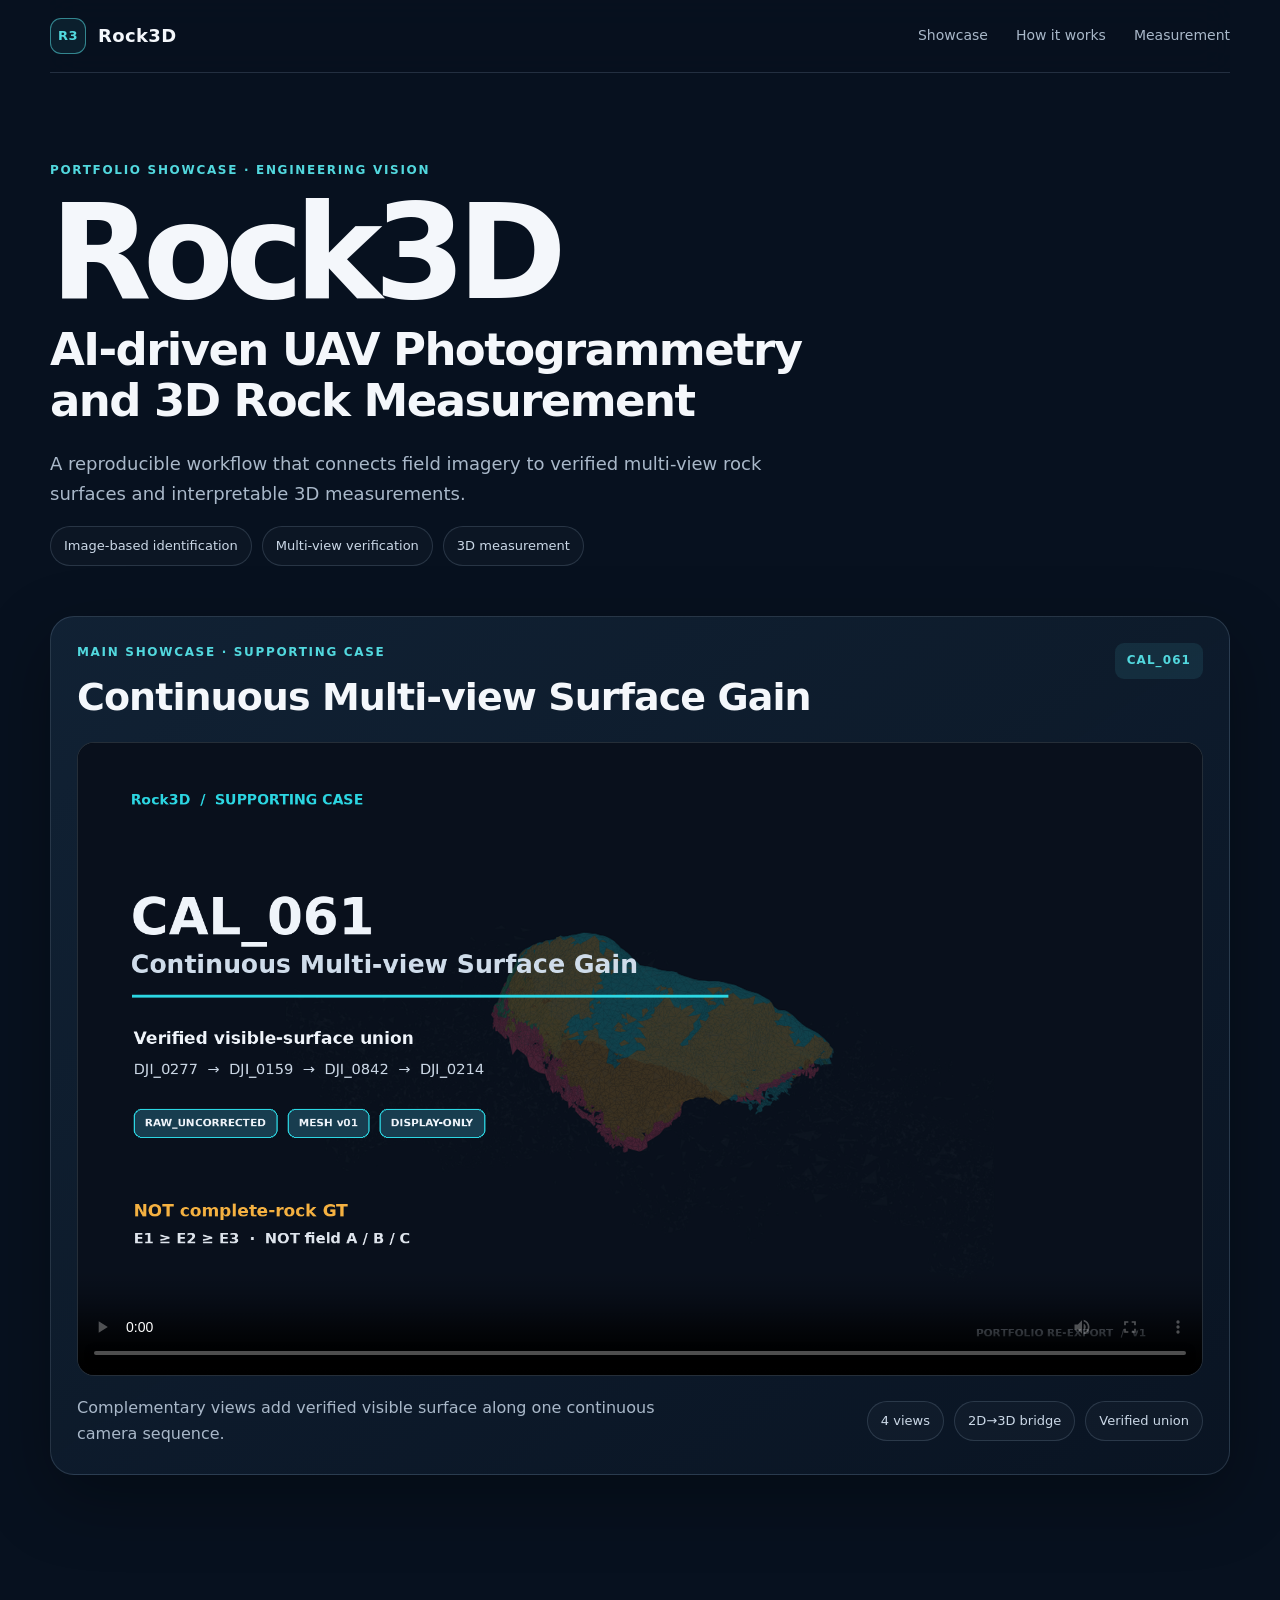
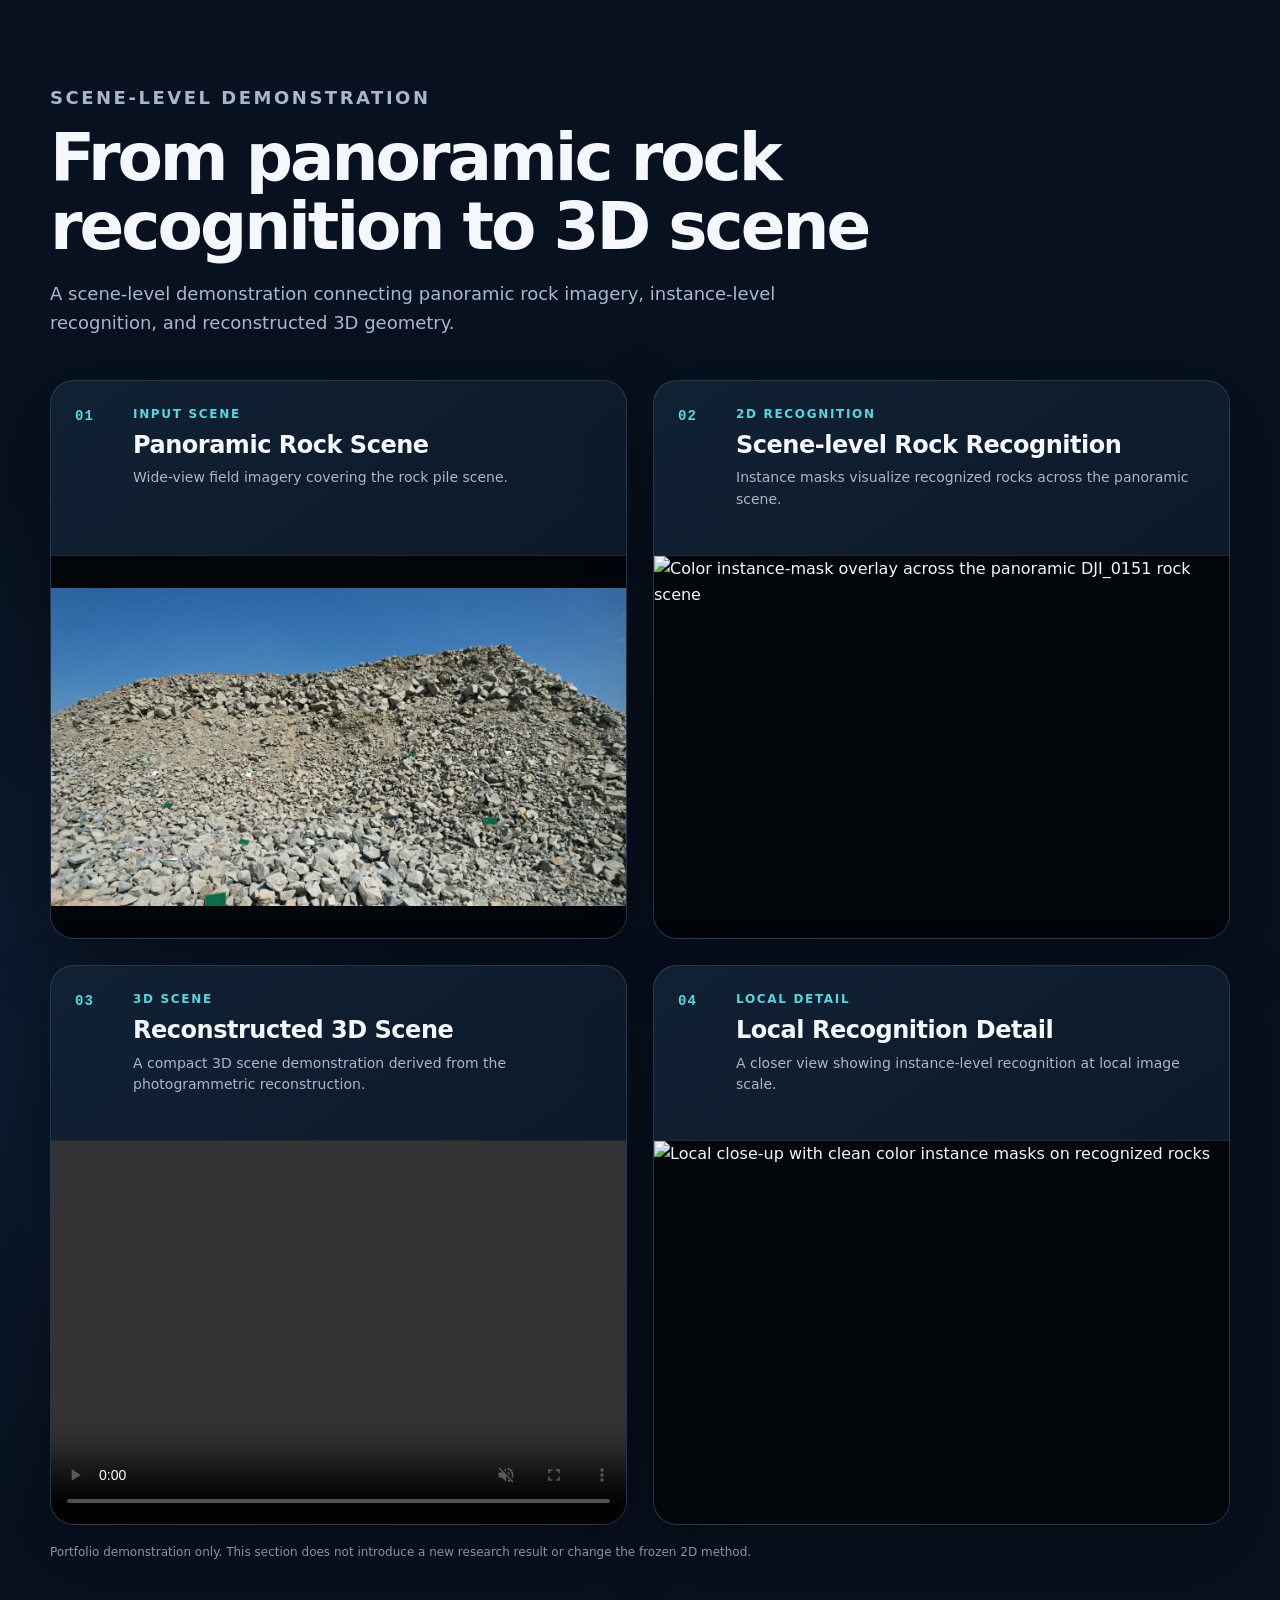
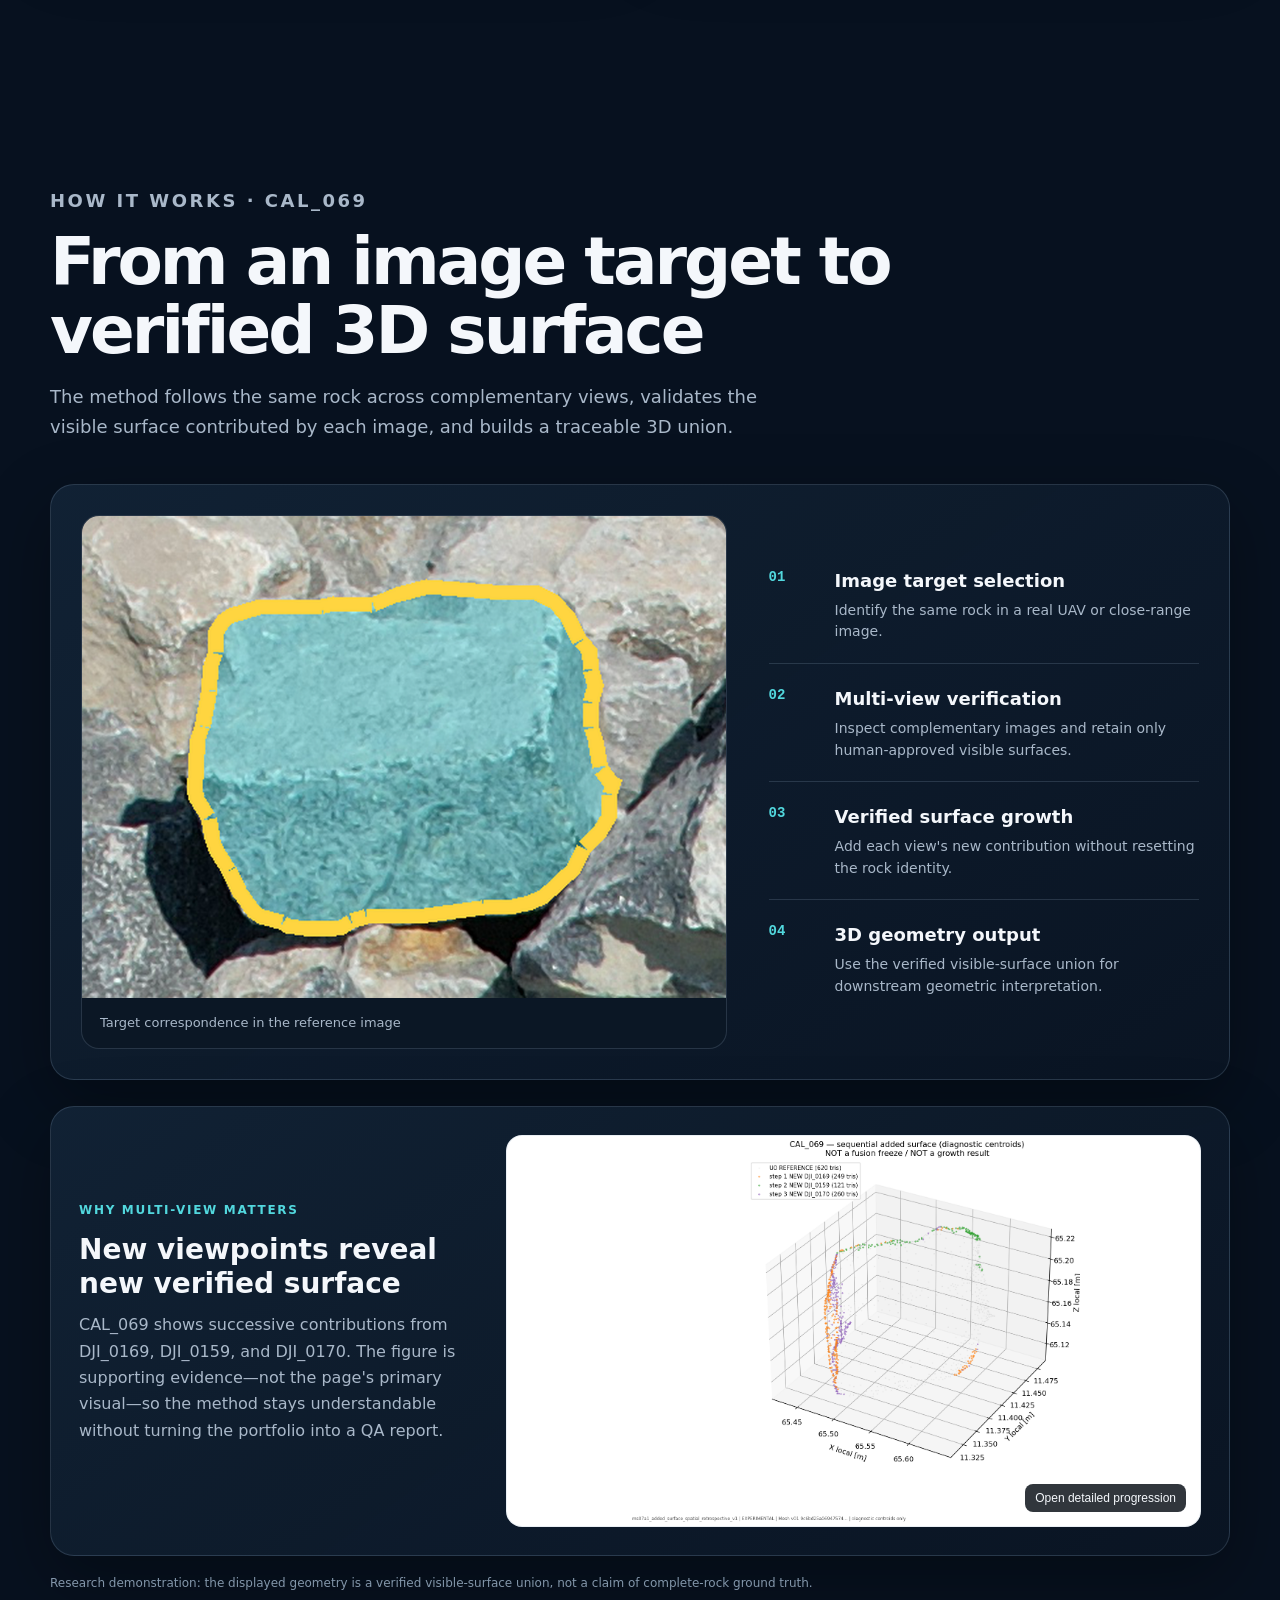
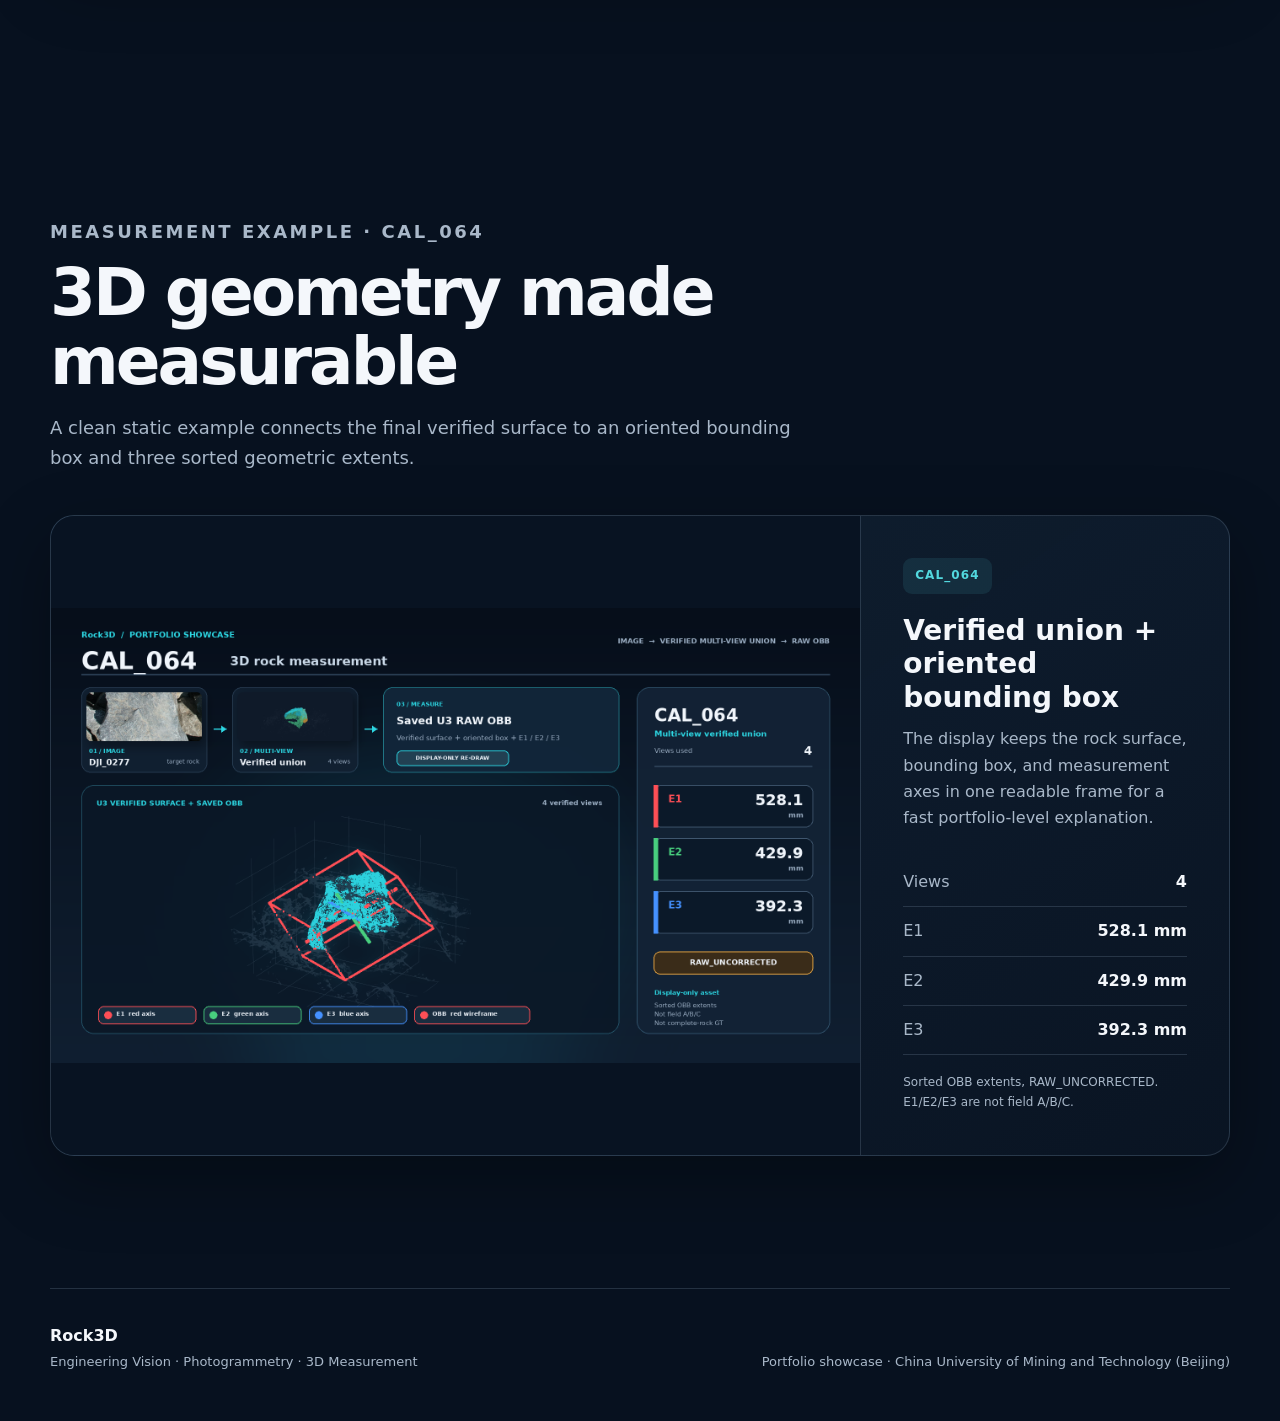
==== commit 6cff064b: "Update index.html" ====
--- a/index.html
+++ b/index.html
@@ -98,7 +98,7 @@
             </div>
           </div>
           <figure class="scene-media">
-            <img src="assets/images/image151_showcase_overlay_v1_1_QA.png" alt="Color instance-mask overlay across the panoramic DJI_0151 rock scene" loading="lazy">
+            <img src="assets/images/image151_showcase_overlay_v1_1.png" alt="Color instance-mask overlay across the panoramic DJI_0151 rock scene" loading="lazy">
           </figure>
         </article>
 
@@ -130,7 +130,7 @@
             </div>
           </div>
           <figure class="scene-media">
-            <img src="assets/images/DJI_0277_local_display_clean_v1_QA.png" alt="Local close-up with clean color instance masks on recognized rocks" loading="lazy">
+            <img src="assets/images/DJI_0277_local_display_clean_v1.png" alt="Local close-up with clean color instance masks on recognized rocks" loading="lazy">
           </figure>
         </article>
       </div>
--- a/styles.css
+++ b/styles.css
@@ -25,6 +25,7 @@
 
 body {
   margin: 0;
+  overflow-x: hidden;
   color: var(--text);
   background:
     radial-gradient(circle at 72% -10%, rgba(55, 164, 195, 0.18), transparent 36rem),
@@ -491,17 +492,96 @@
   text-align: right;
 }
 
+.scene-demo-section {
+  padding-top: 96px;
+}
+
+.scene-demo-grid {
+  display: grid;
+  grid-template-columns: repeat(2, minmax(0, 1fr));
+  gap: 26px;
+}
+
+.scene-card {
+  min-width: 0;
+  overflow: hidden;
+  border: 1px solid var(--line);
+  border-radius: var(--radius);
+  background: linear-gradient(145deg, rgba(17, 34, 53, 0.98), rgba(10, 21, 35, 0.96));
+  box-shadow: var(--shadow);
+}
+
+.scene-card-copy {
+  display: grid;
+  grid-template-columns: 42px minmax(0, 1fr);
+  gap: 16px;
+  min-height: 174px;
+  padding: 24px 24px 20px;
+}
+
+.scene-step {
+  color: var(--cyan);
+  font-family: ui-monospace, SFMono-Regular, Menlo, Consolas, monospace;
+  font-size: 14px;
+  font-weight: 750;
+  letter-spacing: 0.08em;
+}
+
+.scene-card-copy .card-kicker {
+  margin-bottom: 6px;
+}
+
+.scene-card-copy h3 {
+  margin-bottom: 8px;
+  font-size: 24px;
+  line-height: 1.2;
+  letter-spacing: -0.02em;
+}
+
+.scene-card-copy p:last-child {
+  margin-bottom: 0;
+  color: var(--muted);
+  font-size: 14px;
+  line-height: 1.55;
+}
+
+.scene-media {
+  display: grid;
+  aspect-ratio: 3 / 2;
+  place-items: center;
+  overflow: hidden;
+  border-top: 1px solid var(--line);
+  background: #02060b;
+}
+
+.scene-media img,
+.scene-media video {
+  min-width: 0;
+  width: 100%;
+  height: 100%;
+  object-fit: contain;
+}
+
+.scene-video-media video {
+  background: #02060b;
+}
+
 @media (max-width: 900px) {
   .section {
     padding: 82px 0;
   }
 
+  .scene-demo-grid,
   .pipeline-feature,
   .gain-card,
   .measurement-card {
     grid-template-columns: 1fr;
   }
 
+  .scene-card-copy {
+    min-height: auto;
+  }
+
   .measurement-copy {
     border-top: 1px solid var(--line);
     border-left: 0;
@@ -515,10 +595,15 @@
 @media (max-width: 640px) {
   .site-header {
     width: min(calc(100% - 28px), var(--max-width));
+    align-items: flex-start;
+    flex-direction: column;
+    gap: 14px;
   }
 
   nav {
-    gap: 14px;
+    width: 100%;
+    justify-content: space-between;
+    gap: 8px;
   }
 
   nav a {
@@ -545,6 +630,21 @@
     border-radius: 18px;
   }
 
+  .scene-card {
+    border-radius: 18px;
+  }
+
+  .scene-card-copy {
+    grid-template-columns: 34px minmax(0, 1fr);
+    padding: 20px 18px 17px;
+  }
+
+  .card-heading > div,
+  .video-frame,
+  .video-frame video {
+    min-width: 0;
+  }
+
   .card-heading,
   .video-caption,
   footer {
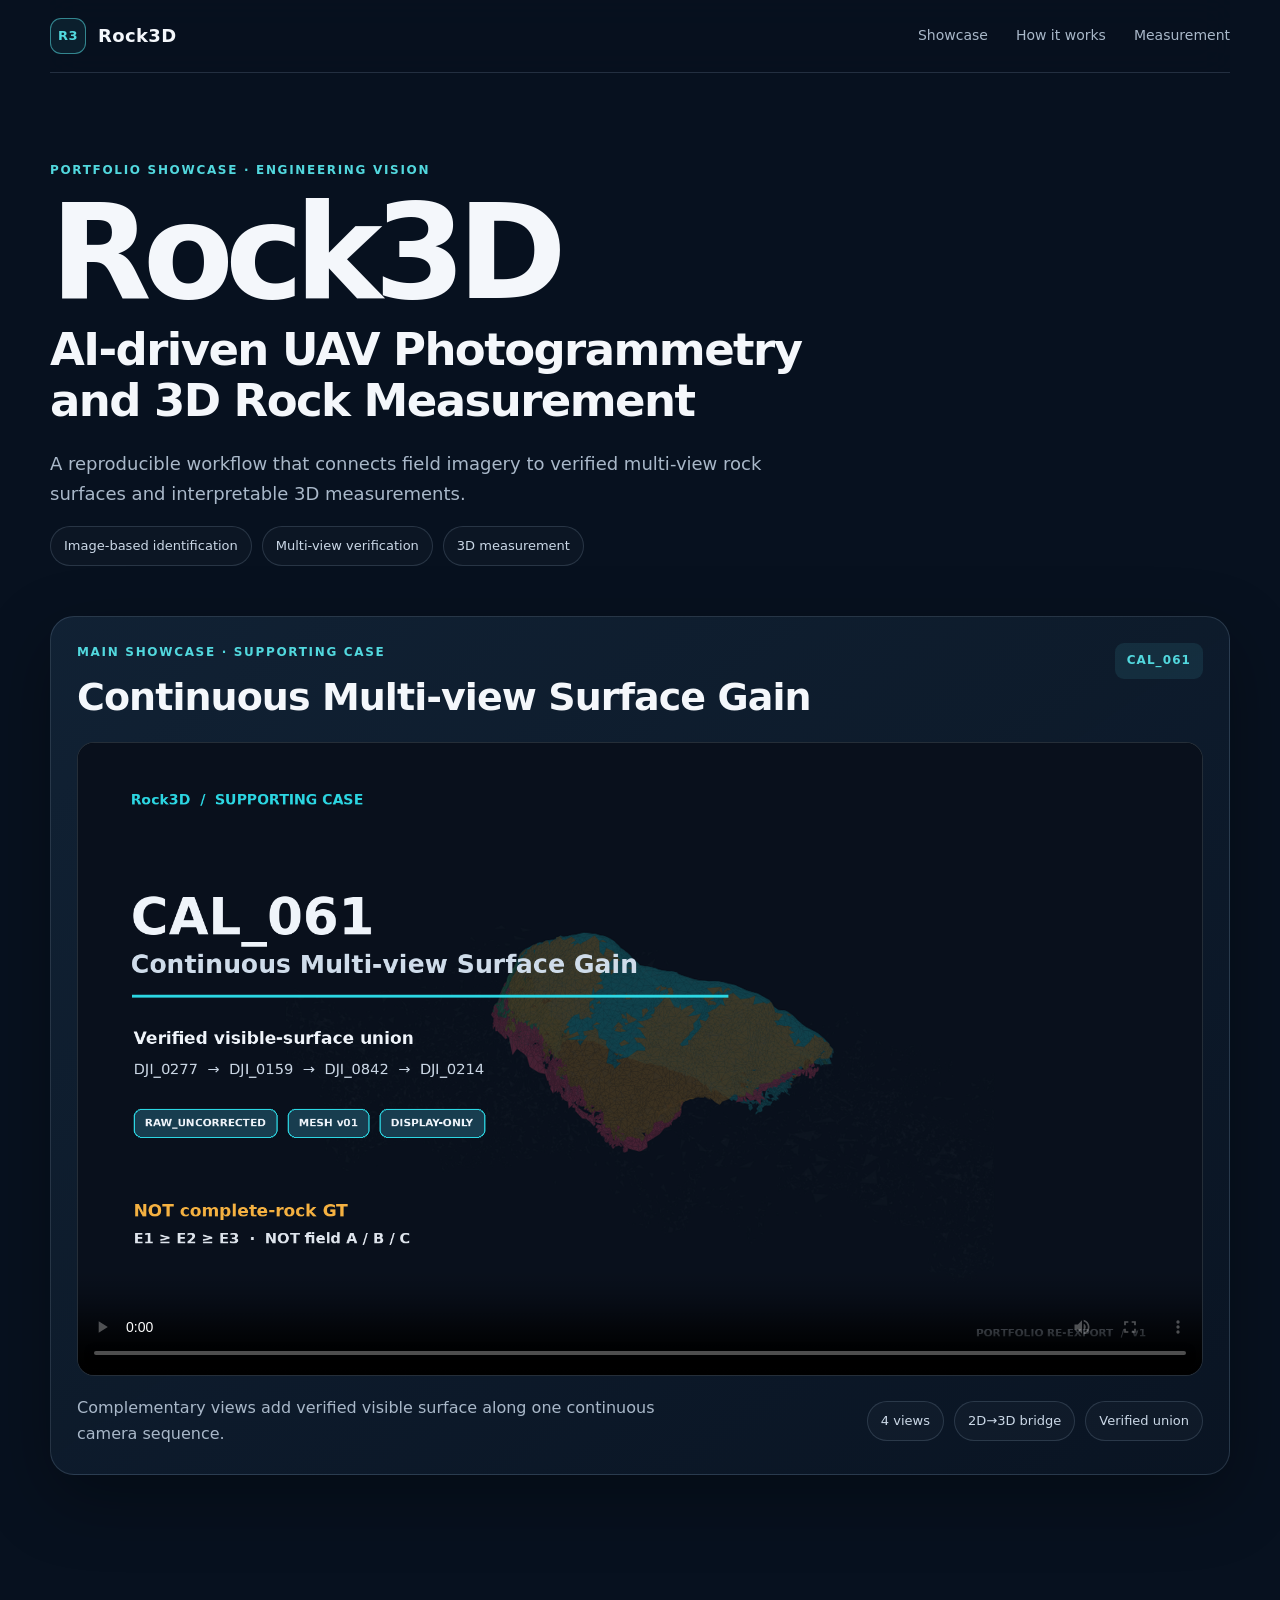
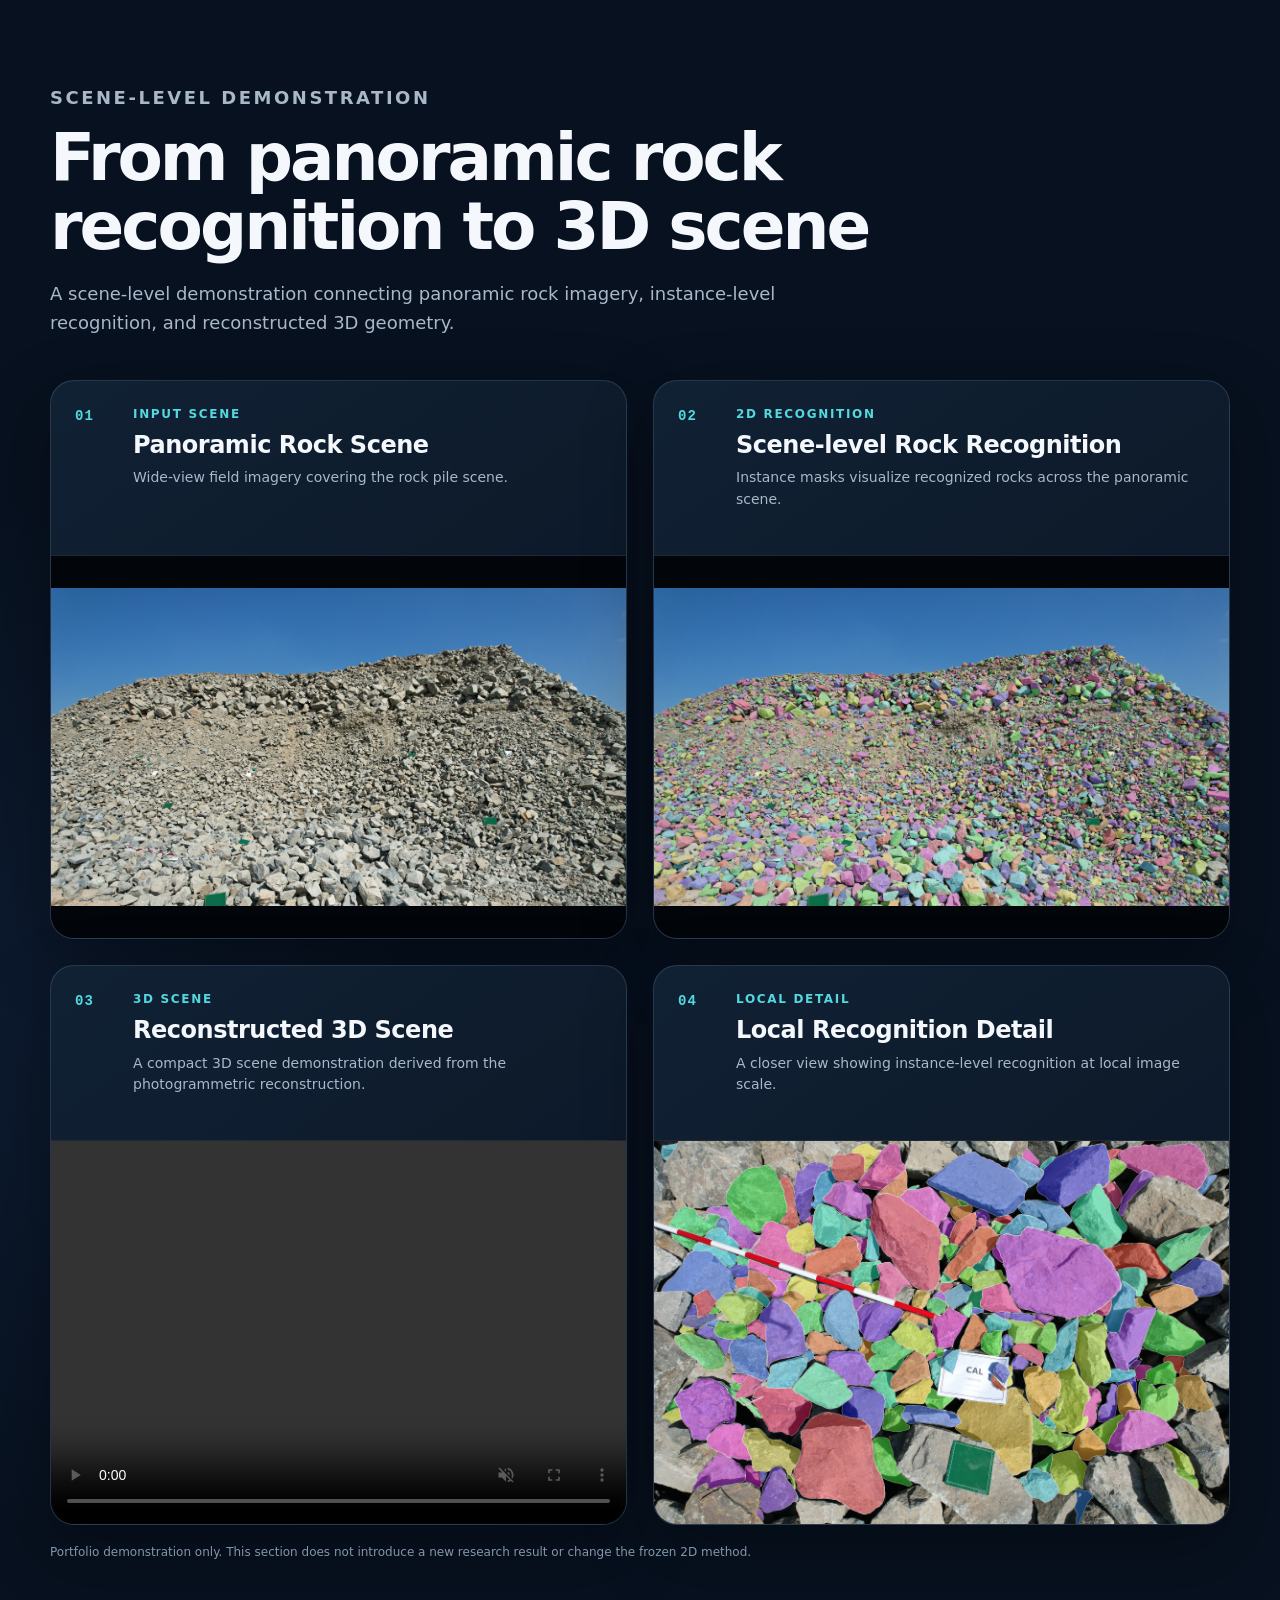
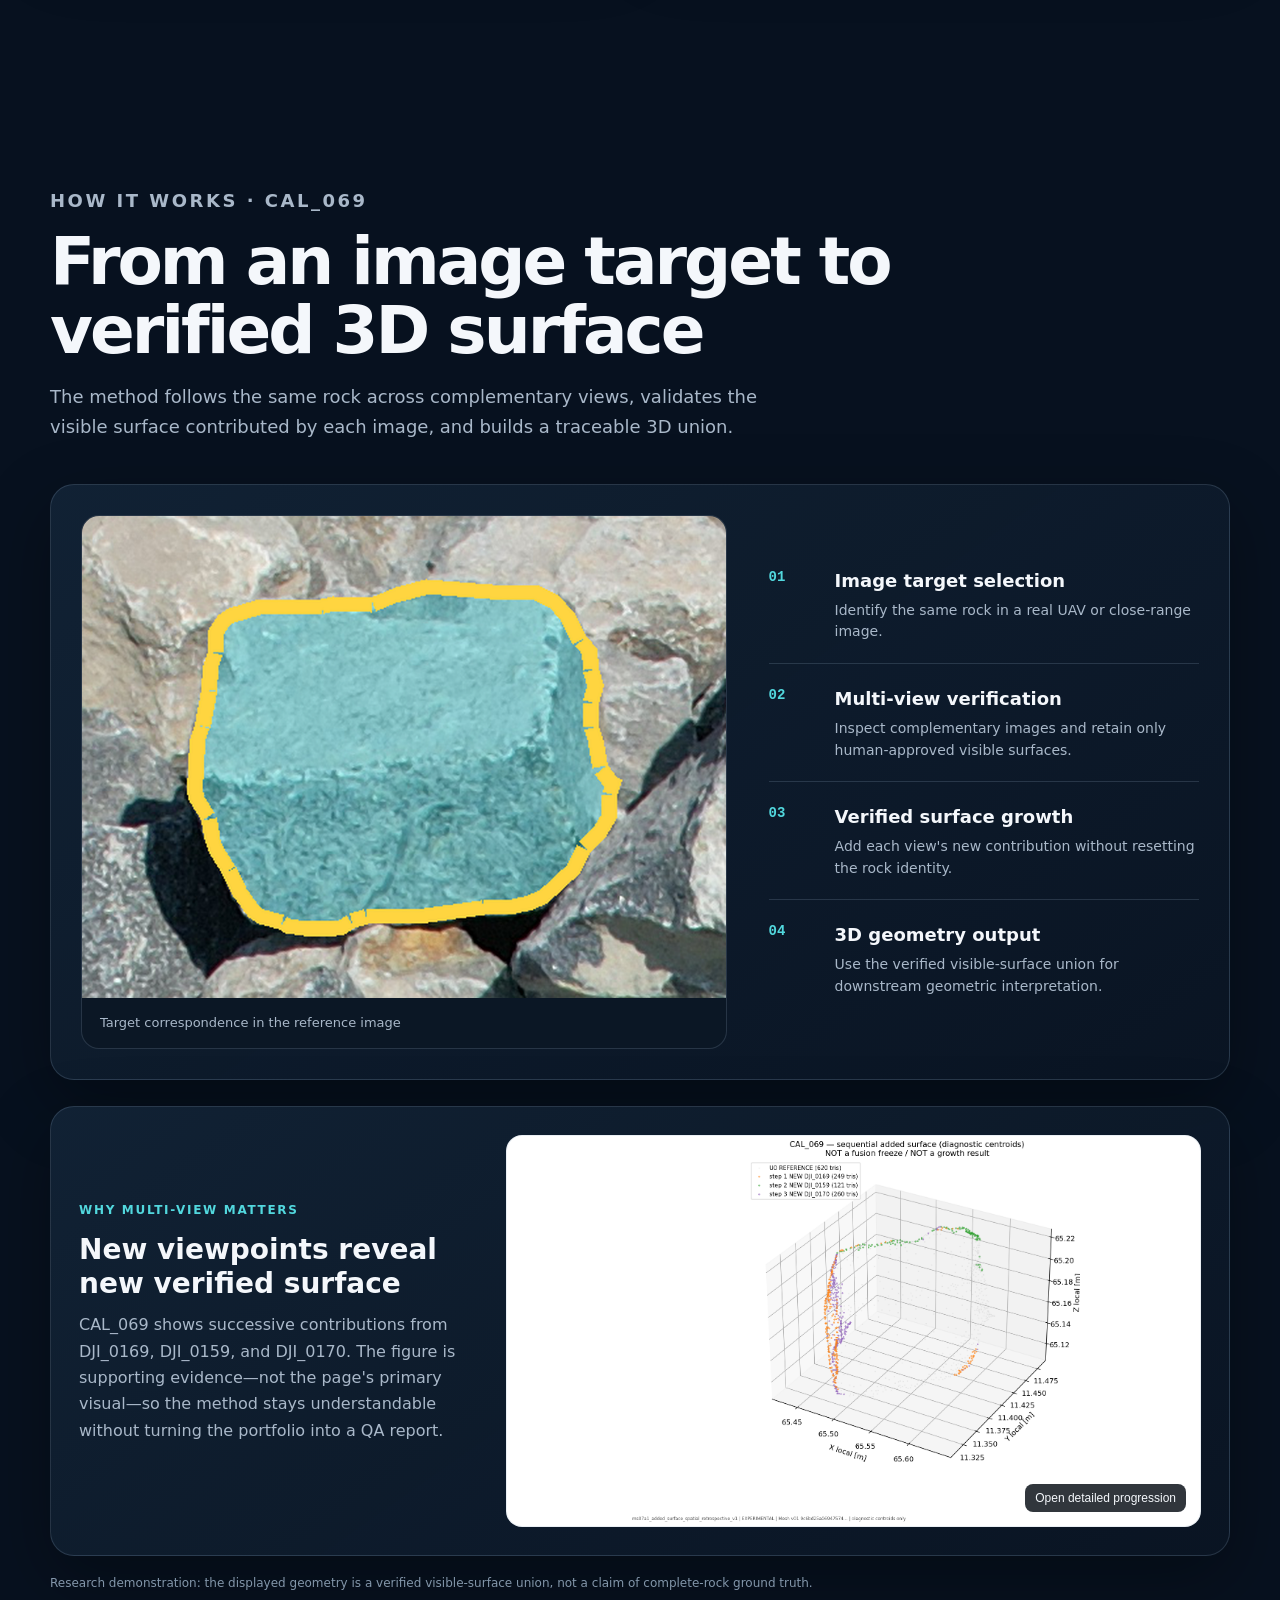
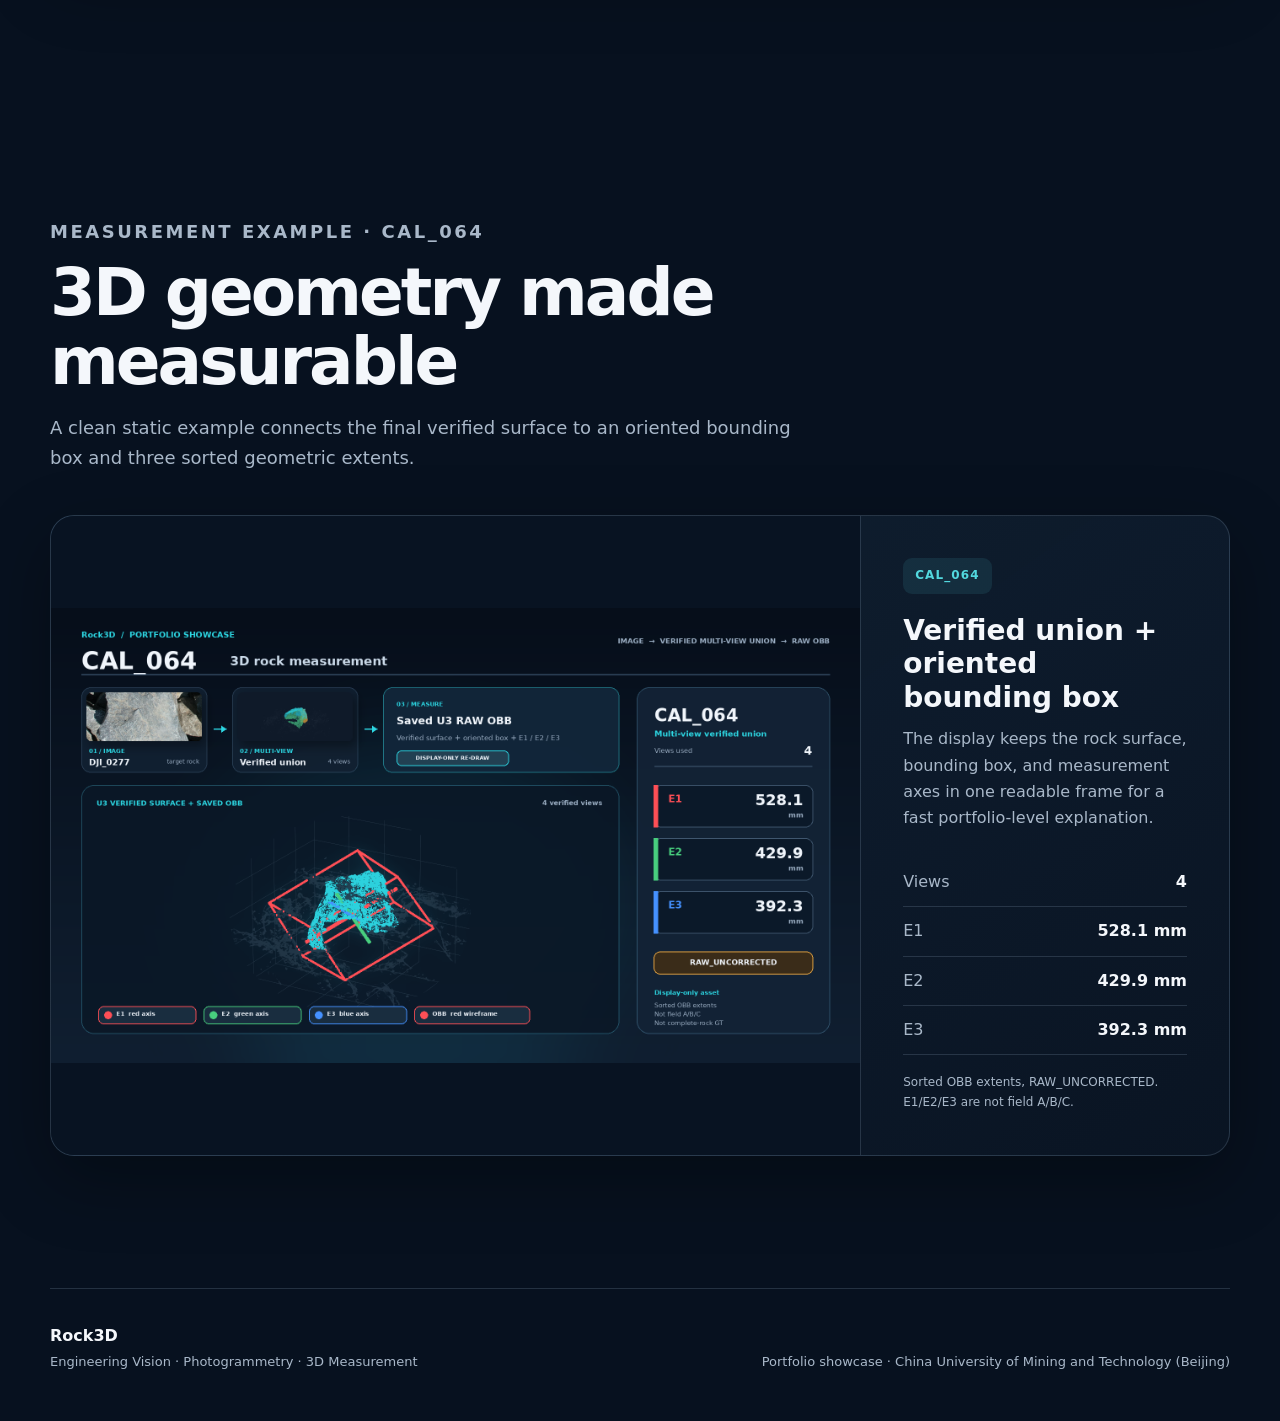
==== commit f707dca0: "Change image file extensions from .png to .jpg" ====
--- a/index.html
+++ b/index.html
@@ -98,7 +98,7 @@
             </div>
           </div>
           <figure class="scene-media">
-            <img src="assets/images/image151_showcase_overlay_v1_1.png" alt="Color instance-mask overlay across the panoramic DJI_0151 rock scene" loading="lazy">
+            <img src="assets/images/image151_showcase_overlay_v1_1.jpg" alt="Color instance-mask overlay across the panoramic DJI_0151 rock scene" loading="lazy">
           </figure>
         </article>
 
@@ -130,7 +130,7 @@
             </div>
           </div>
           <figure class="scene-media">
-            <img src="assets/images/DJI_0277_local_display_clean_v1.png" alt="Local close-up with clean color instance masks on recognized rocks" loading="lazy">
+            <img src="assets/images/DJI_0277_local_display_clean_v1.jpg" alt="Local close-up with clean color instance masks on recognized rocks" loading="lazy">
           </figure>
         </article>
       </div>
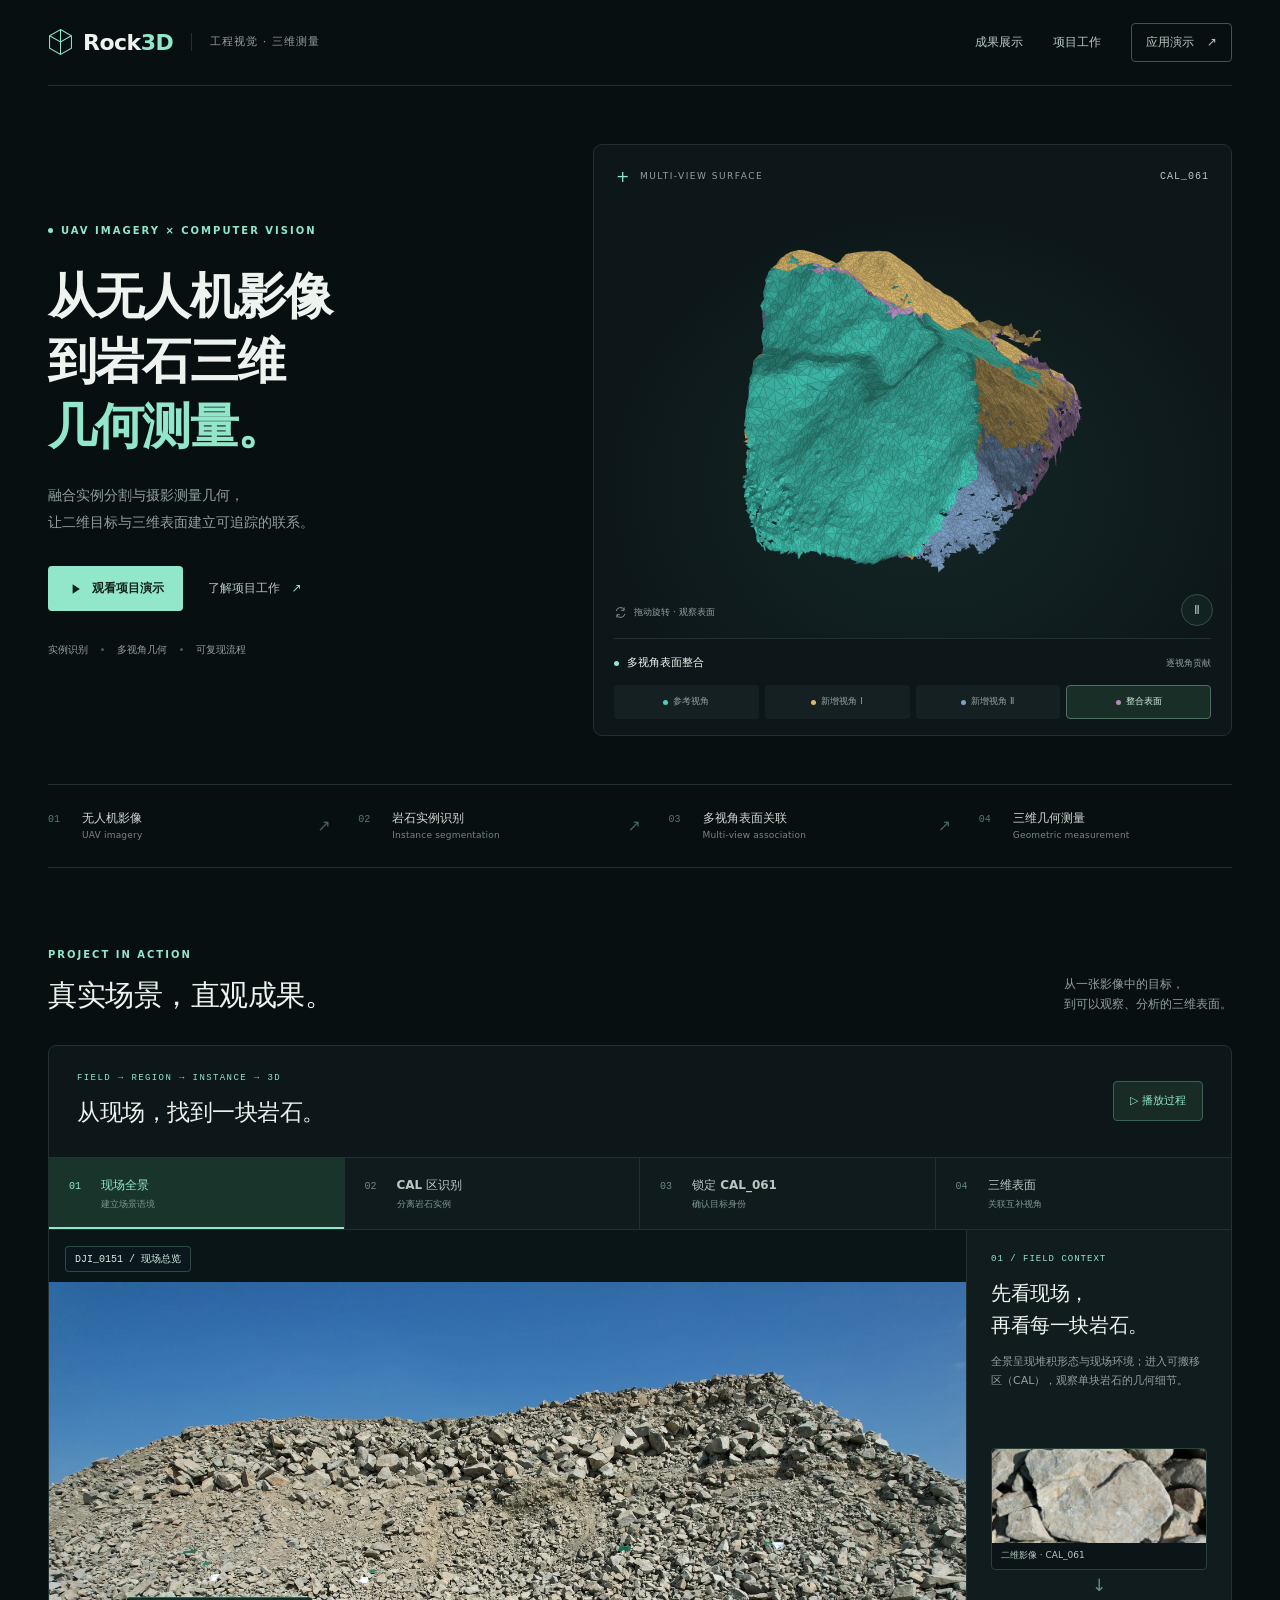
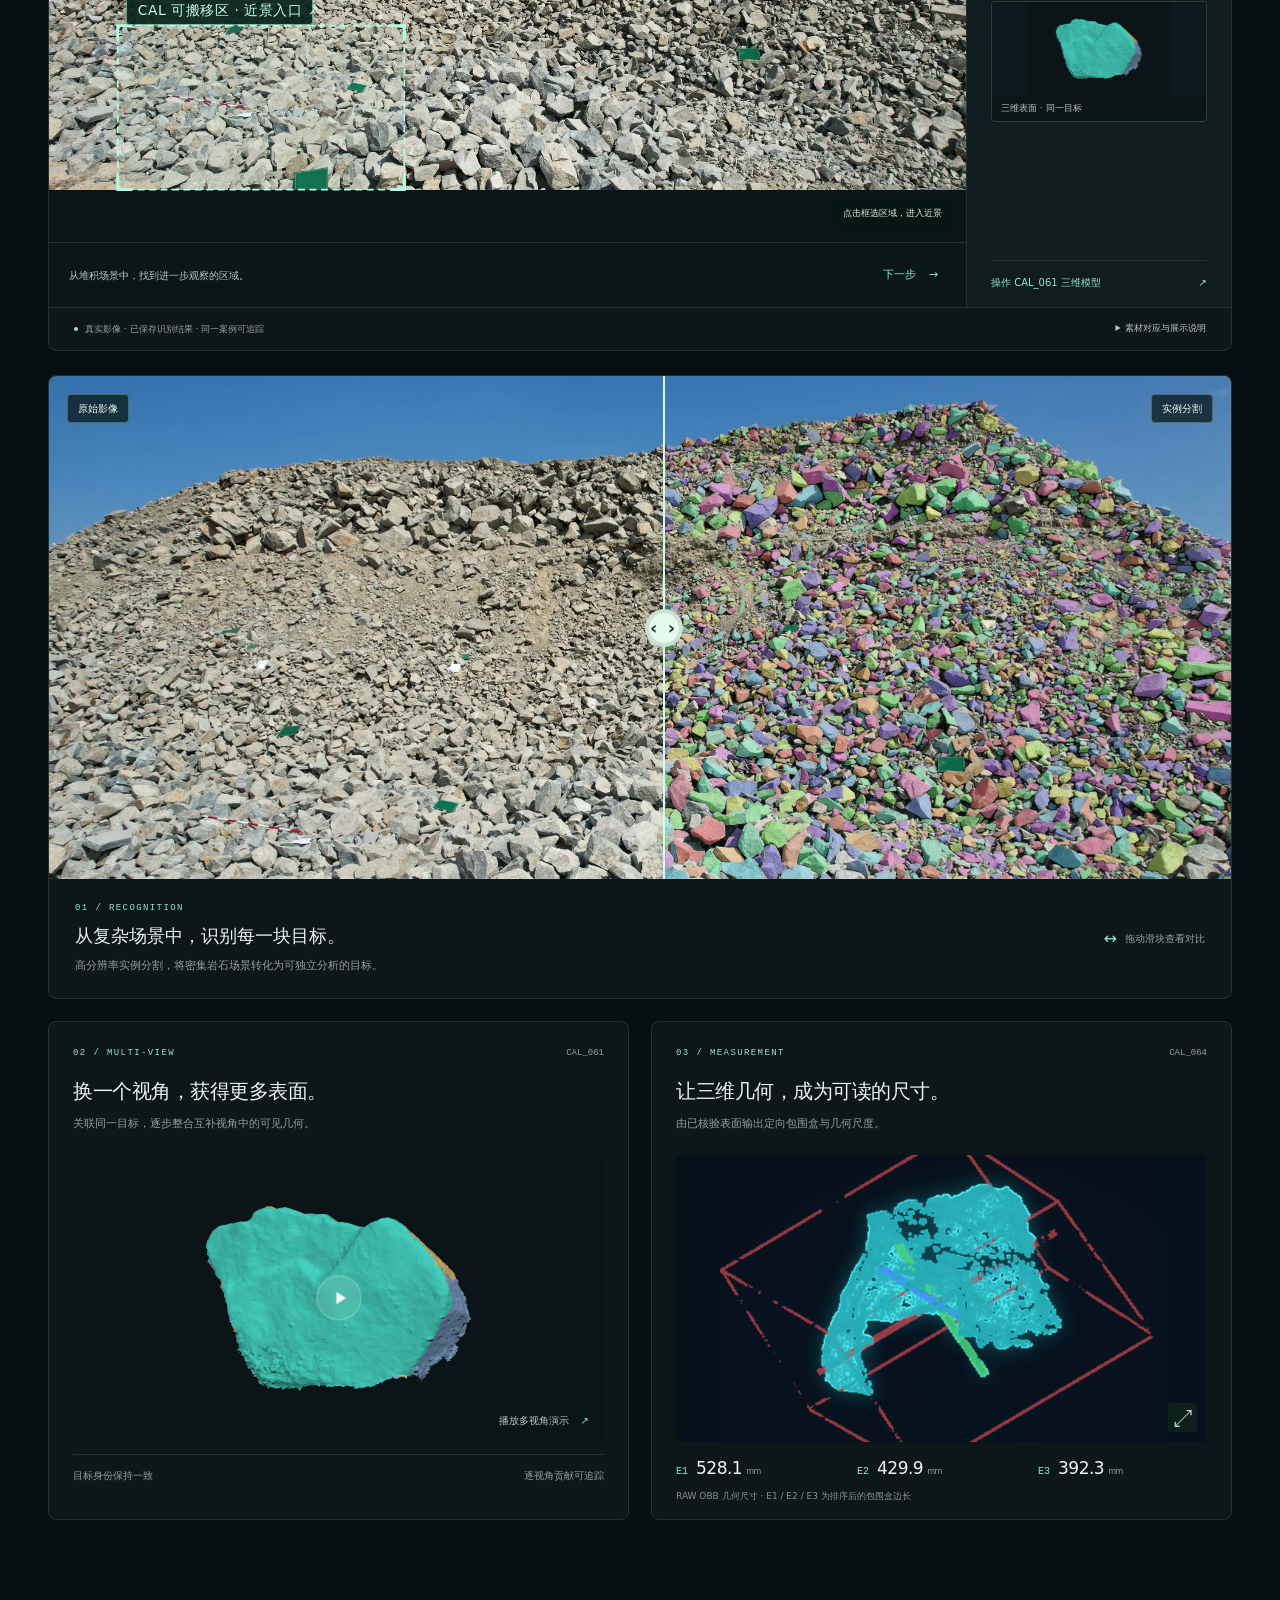
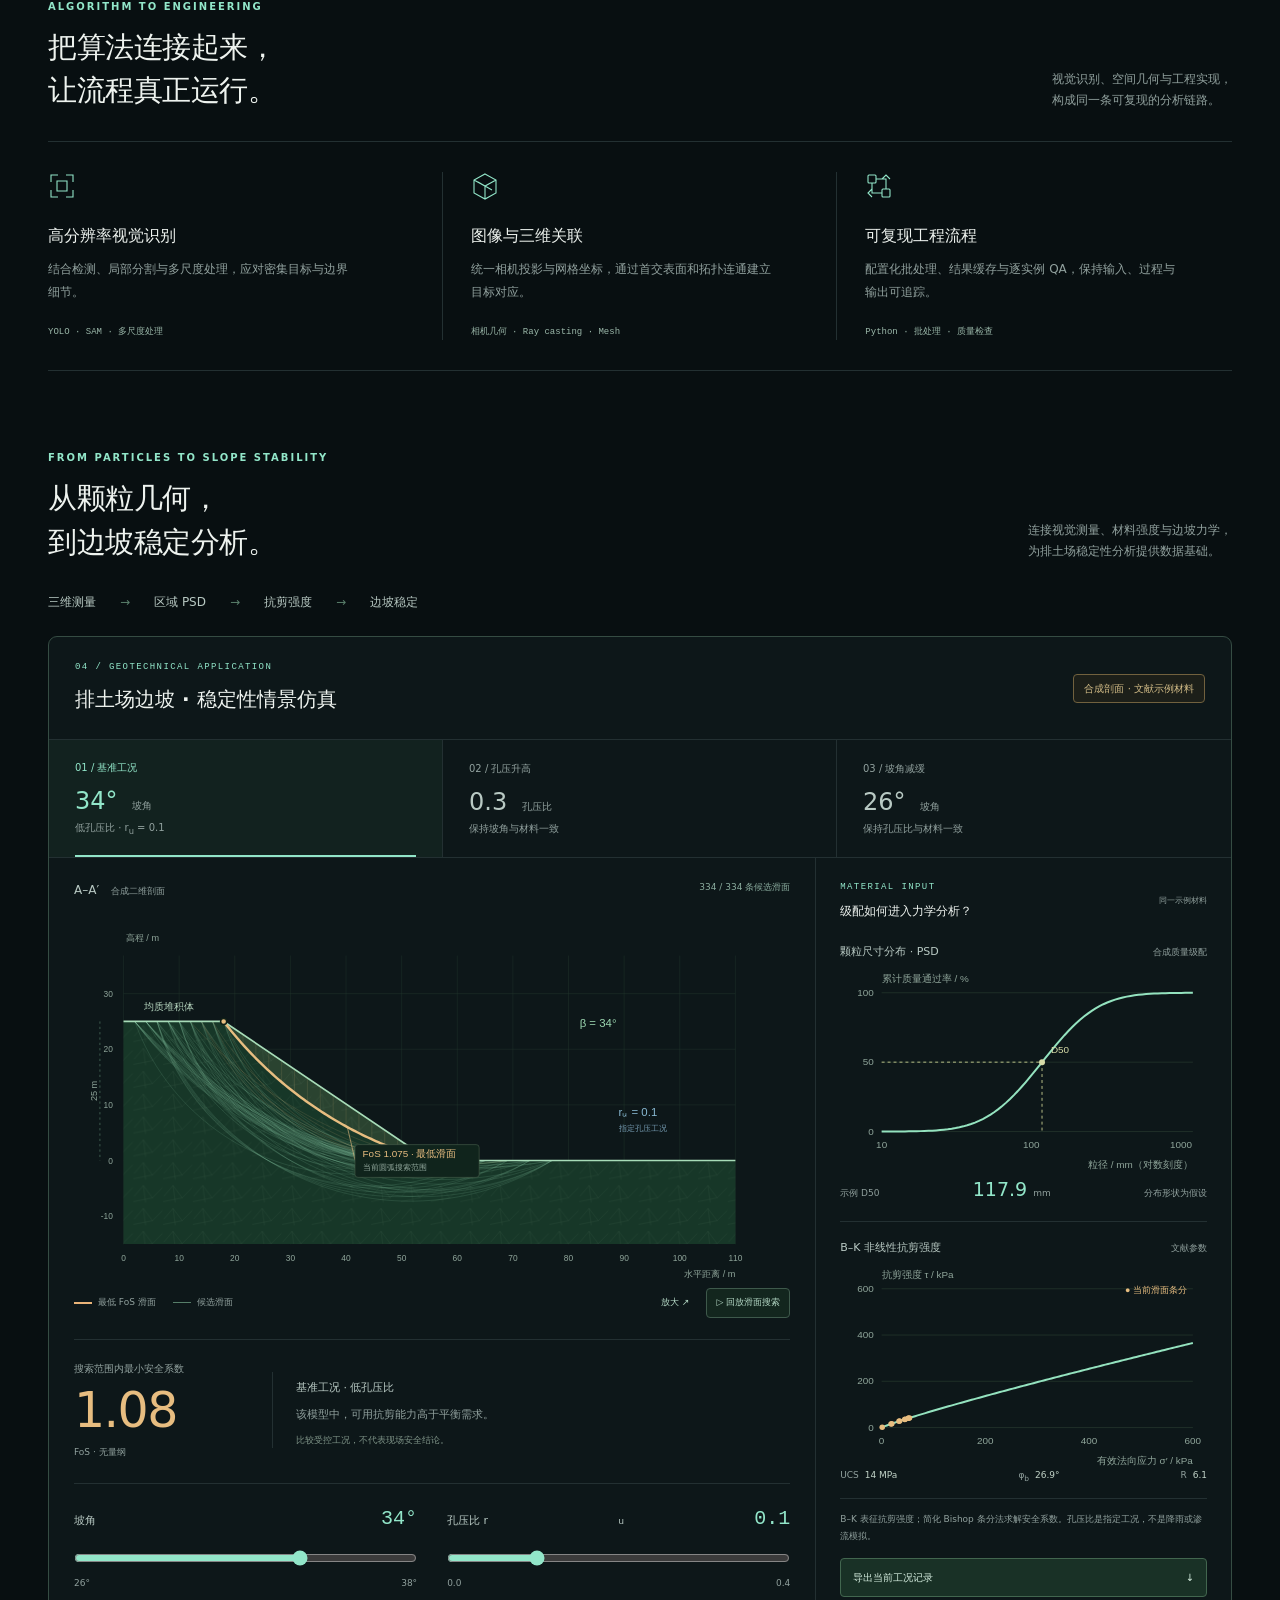
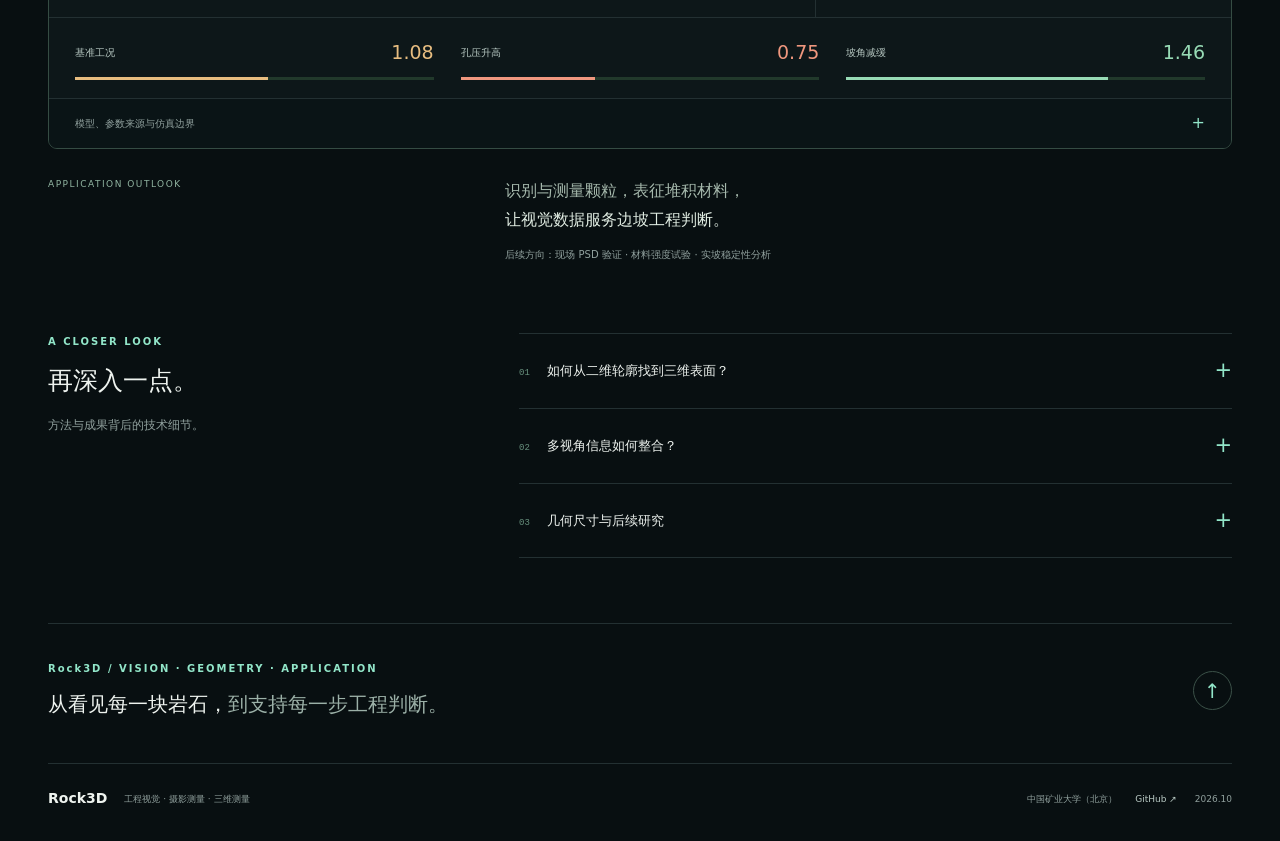
==== commit 0ae24628: "Add files via upload" ====
--- a/index.html
+++ b/index.html
@@ -1,254 +1,135 @@
-<!DOCTYPE html>
-<html lang="en">
-<head>
-  <meta charset="UTF-8">
-  <meta name="viewport" content="width=device-width, initial-scale=1.0">
-  <meta name="description" content="Rock3D portfolio showcase: UAV imagery, multi-view verified surface completion, and 3D rock measurement.">
-  <title>Rock3D | UAV Photogrammetry &amp; 3D Measurement</title>
-  <link rel="stylesheet" href="styles.css">
-</head>
-<body>
-  <header class="site-header">
-    <a class="brand" href="#top" aria-label="Rock3D home">
-      <span class="brand-mark">R3</span>
-      <span>Rock3D</span>
-    </a>
-    <nav aria-label="Page sections">
-      <a href="#showcase">Showcase</a>
-      <a href="#pipeline">How it works</a>
-      <a href="#measurement">Measurement</a>
-    </nav>
-  </header>
-
-  <main id="top">
-    <section class="hero section" id="showcase" aria-labelledby="hero-title">
-      <div class="hero-copy">
-        <p class="eyebrow">Portfolio showcase · Engineering vision</p>
-        <h1 id="hero-title">Rock3D</h1>
-        <p class="hero-subtitle">AI-driven UAV Photogrammetry and 3D Rock Measurement</p>
-        <p class="hero-lead">
-          A reproducible workflow that connects field imagery to verified multi-view
-          rock surfaces and interpretable 3D measurements.
-        </p>
-        <div class="capability-list" aria-label="Core capabilities">
-          <span>Image-based identification</span>
-          <span>Multi-view verification</span>
-          <span>3D measurement</span>
+<!doctype html>
+<html lang="zh-CN">
+<head>
+  <meta charset="utf-8"><meta name="viewport" content="width=device-width, initial-scale=1"><meta name="theme-color" content="#080f11">
+  <meta name="description" content="Rock3D：连接无人机影像、岩石实例识别、多视角三维表面与几何测量的研究项目。">
+  <title>Rock3D｜从无人机影像到岩石三维几何测量</title>
+  <link rel="stylesheet" href="styles.preview.css"><link rel="stylesheet" href="slope.preview.css"><link rel="stylesheet" href="journey.preview.css"><script src="script.preview.js" defer></script><script src="slope.preview.js" defer></script><script src="journey.preview.js" defer></script>
+</head>
+<body>
+  <a class="skip-link" href="#main">跳转到项目内容</a>
+  <header class="header">
+    <a class="brand" href="#top" aria-label="Rock3D 首页"><svg class="brand-icon" viewBox="0 0 32 36" fill="none" aria-hidden="true"><path d="M16 2 30 10v16L16 34 2 26V10L16 2Z M2 10l14 8 14-8 M16 18v16 M16 2v16"/></svg><span>Rock<span class="accent">3D</span></span><span class="brand-divider"></span><span class="brand-caption">工程视觉 · 三维测量</span></a>
+    <nav aria-label="页面导航"><a href="#showcase">成果展示</a><a href="#engineering">项目工作</a><a href="#industry" class="nav-detail">应用演示 <span aria-hidden="true">↗</span></a></nav>
+  </header>
+  <main id="main">
+    <section class="hero container" id="top" aria-labelledby="hero-title">
+      <div class="hero-copy">
+        <p class="eyebrow"><span class="status-dot"></span> UAV IMAGERY × COMPUTER VISION</p>
+        <h1 id="hero-title">从无人机影像<br>到岩石三维<br><span class="accent">几何测量。</span></h1>
+        <p class="hero-description">融合实例分割与摄影测量几何，<br class="desktop-break">让二维目标与三维表面建立可追踪的联系。</p>
+        <div class="hero-actions"><button class="button primary" data-open-video><svg viewBox="0 0 20 20" fill="currentColor" aria-hidden="true"><path d="m7 4 9 6-9 6z"/></svg>观看项目演示</button><a class="text-link" href="#engineering">了解项目工作 <span aria-hidden="true">↗</span></a></div>
+        <div class="hero-meta"><span>实例识别</span><i></i><span>多视角几何</span><i></i><span>可复现流程</span></div>
+      </div>
+      <div class="model-panel" id="case-3d">
+        <div class="model-heading"><span><span class="small-cross" aria-hidden="true">+</span> MULTI-VIEW SURFACE</span><span class="model-case">CAL_061</span></div>
+        <div class="model-view" id="model-view">
+          <img class="model-fallback" id="model-fallback" src="assets/preview/cal061-surface.webp" width="1200" height="780" alt="CAL_061 已保存的多视角可见表面，颜色对应不同视角贡献">
+          <canvas id="rock-canvas" width="1000" height="720" tabindex="0" role="img" aria-label="CAL_061 三维可见表面，可拖动旋转，也可用方向键旋转；下方按钮切换逐视角贡献"></canvas>
+          <span class="viewer-hint"><svg viewBox="0 0 18 18" fill="none" aria-hidden="true"><path d="M3 7a6 6 0 0 1 11-2M15 11A6 6 0 0 1 4 13M14 2v4h-4M4 16v-4h4"/></svg><span id="viewer-hint-text">拖动旋转 · 观察表面</span></span>
+          <button id="rotation-toggle" class="rotation-toggle" type="button" aria-label="暂停模型自动旋转" aria-pressed="false"><span aria-hidden="true">Ⅱ</span></button>
+        </div>
+        <div class="model-bottom">
+          <div class="model-caption"><span class="status-dot"></span><span id="stage-caption" aria-live="polite">多视角表面整合</span><span class="caption-secondary">逐视角贡献</span></div>
+          <div class="stage-tabs" role="group" aria-label="查看逐视角表面整合">
+            <button type="button" data-stage="0" aria-pressed="false"><span class="stage-dot s0"></span>参考视角</button><button type="button" data-stage="1" aria-pressed="false"><span class="stage-dot s1"></span>新增视角 Ⅰ</button><button type="button" data-stage="2" aria-pressed="false"><span class="stage-dot s2"></span>新增视角 Ⅱ</button><button type="button" data-stage="3" aria-pressed="true"><span class="stage-dot s3"></span>整合表面</button>
+          </div>
+        </div>
+      </div>
+    </section>
+    <div class="pipeline container" aria-label="项目技术链路">
+      <div><span class="pipeline-index">01</span><span>无人机影像</span><small>UAV imagery</small></div><span class="pipeline-arrow" aria-hidden="true">↗</span><div><span class="pipeline-index">02</span><span>岩石实例识别</span><small>Instance segmentation</small></div><span class="pipeline-arrow" aria-hidden="true">↗</span><div><span class="pipeline-index">03</span><span>多视角表面关联</span><small>Multi-view association</small></div><span class="pipeline-arrow" aria-hidden="true">↗</span><div><span class="pipeline-index">04</span><span>三维几何测量</span><small>Geometric measurement</small></div>
+    </div>
+    <section class="showcase container section" id="showcase" aria-labelledby="showcase-title">
+      <div class="section-head"><div><p class="eyebrow">PROJECT IN ACTION</p><h2 id="showcase-title">真实场景，直观成果。</h2></div><p class="section-intro">从一张影像中的目标，<br>到可以观察、分析的三维表面。</p></div>
+      <article class="scene-journey" id="journey" aria-labelledby="journey-title">
+        <div class="journey-heading"><div><p class="card-index">FIELD → REGION → INSTANCE → 3D</p><h3 id="journey-title">从现场，找到一块岩石。</h3></div><button type="button" id="journey-play" aria-pressed="false" disabled>▷ 播放过程</button></div>
+        <div class="journey-steps" role="group" aria-label="查看从现场全景到三维表面的过程">
+          <button type="button" data-journey-step="0" aria-pressed="true"><span>01</span><strong>现场全景</strong><small>建立场景语境</small></button>
+          <button type="button" data-journey-step="1" aria-pressed="false" disabled><span>02</span><strong>CAL 区识别</strong><small>分离岩石实例</small></button>
+          <button type="button" data-journey-step="2" aria-pressed="false" disabled><span>03</span><strong>锁定 CAL_061</strong><small>确认目标身份</small></button>
+          <button type="button" data-journey-step="3" aria-pressed="false" disabled><span>04</span><strong>三维表面</strong><small>关联互补视角</small></button>
         </div>
-      </div>
-
-      <article class="video-card" aria-labelledby="video-heading">
-        <div class="card-heading">
-          <div>
-            <p class="card-kicker">Main showcase · Supporting case</p>
-            <h2 id="video-heading">Continuous Multi-view Surface Gain</h2>
+        <div class="journey-body">
+          <div class="journey-main">
+            <div class="journey-viewport" id="journey-viewport" data-step="0">
+              <div class="journey-scene journey-layer is-active" data-journey-layer="scene"><img src="assets/preview/scene-original-1600.webp" width="1600" height="886" alt="DJI_0151 现场全景，前景可见红白标尺与现场标识板" loading="lazy"><svg class="journey-guide" viewBox="0 0 1600 886" aria-hidden="true"><rect x="120" y="600" width="500" height="286" rx="10"/><path d="M120 625v-25h25m450 0h25v25m0 236v25h-25m-450 0h-25v-25"/><rect class="journey-guide-label" x="135" y="550" width="325" height="48" rx="5"/><text x="155" y="582">CAL 可搬移区 · 近景入口 ↗</text></svg><button type="button" class="journey-region-hit" id="journey-enter-region" aria-label="进入可搬移区 CAL 的 DJI_0277 近景" disabled></button></div>
+              <svg class="journey-cal journey-layer" data-journey-layer="cal" id="journey-cal" viewBox="0 0 2400 1600" role="img" aria-label="DJI_0277 岩石实例识别与 CAL_061 定位" aria-hidden="true"><image id="journey-cal-original" href="assets/journey_v1/cal-original.webp" width="2400" height="1600"/><image id="journey-cal-recognition" href="assets/journey_v1/cal-recognition.webp" width="2400" height="1600"/><polygon id="journey-target"/><g id="journey-target-label"><rect width="290" height="85" rx="9"/><text x="22" y="54">CAL_061 ↗</text></g></svg>
+              <div class="journey-surface journey-layer" data-journey-layer="surface" aria-hidden="true"><img src="assets/preview/cal061-surface.webp" width="1200" height="780" alt="同一 CAL_061 的已保存多视角可见表面，颜色表示视角贡献" loading="lazy"><button type="button" id="journey-video"><span class="journey-video-icon" aria-hidden="true">▷</span>播放多视角整合演示</button></div>
+              <span class="journey-camera" id="journey-camera">DJI_0151 / 现场总览</span><span class="journey-visual-note" id="journey-visual-note">点击框选区域，进入近景</span>
+            </div>
+            <div class="journey-view-footer"><span id="journey-view-caption">从堆积场景中，找到进一步观察的区域。</span><button type="button" id="journey-next" disabled>下一步 <span aria-hidden="true">→</span></button></div>
           </div>
-          <span class="case-label">CAL_061</span>
+          <aside class="journey-story" aria-label="当前步骤说明">
+            <p class="journey-step-number" id="journey-step-number">01 / FIELD CONTEXT</p><h4 id="journey-story-title">先看现场，<br>再看每一块岩石。</h4><p id="journey-story-copy">全景呈现堆积形态与现场环境；进入可搬移区（CAL），观察单块岩石的几何细节。</p>
+            <div class="journey-mini-trail" aria-label="同一案例的二维与三维对应"><figure><img src="assets/journey_v1/cal061-context.webp" width="900" height="600" alt="CAL_061 在 DJI_0277 中的原始影像" loading="lazy"><figcaption>二维影像 · CAL_061</figcaption></figure><span aria-hidden="true">↓</span><figure><img src="assets/preview/cal061-surface.webp" width="1200" height="780" alt="CAL_061 多视角可见表面" loading="lazy"><figcaption>三维表面 · 同一目标</figcaption></figure></div>
+            <a href="#case-3d" class="journey-model-link">操作 CAL_061 三维模型 <span aria-hidden="true">↗</span></a>
+          </aside>
         </div>
-        <div class="video-frame">
-          <video controls preload="metadata" playsinline poster="assets/images/CAL_061_video_poster.png">
-            <source src="assets/videos/CAL_061_showcase_display_only_v1.mp4" type="video/mp4">
-            Your browser does not support embedded MP4 video.
-            <a href="assets/videos/CAL_061_showcase_display_only_v1.mp4">Download the CAL_061 showcase video</a>.
-          </video>
-        </div>
-        <div class="video-caption">
-          <p>Complementary views add verified visible surface along one continuous camera sequence.</p>
-          <div class="caption-tags">
-            <span>4 views</span>
-            <span>2D→3D bridge</span>
-            <span>Verified union</span>
-          </div>
-        </div>
+        <div class="journey-bottom"><span><i></i>真实影像 · 已保存识别结果 · 同一案例可追踪</span><details><summary>素材对应与展示说明</summary><p>全景来自 DJI_0151，导览框围绕可见现场标识物设置，仅用于展示定位，非测绘区域边界。进入 CAL 区时切换至 DJI_0277，未宣称两视角已精确配准。识别图复用已保存的 EVAL2D-006L 结果；CAL_061 的目标轮廓来自该冻结三维案例使用的人工标注。第三步缩放同一 DJI_0277 原图，第四步复用同一 CAL_061 的已核验可见表面。此导览不运行新识别，不改变研究结果。</p></details></div>
       </article>
-    </section>
-
-    <section class="section scene-demo-section" id="scene-demo" aria-labelledby="scene-demo-title">
-      <div class="section-heading">
-        <p class="eyebrow">Scene-level demonstration</p>
-        <h2 id="scene-demo-title">From panoramic rock recognition to 3D scene</h2>
-        <p>
-          A scene-level demonstration connecting panoramic rock imagery,
-          instance-level recognition, and reconstructed 3D geometry.
-        </p>
-      </div>
-
-      <div class="scene-demo-grid">
-        <article class="scene-card">
-          <div class="scene-card-copy">
-            <span class="scene-step">01</span>
-            <div>
-              <p class="card-kicker">Input scene</p>
-              <h3>Panoramic Rock Scene</h3>
-              <p>Wide-view field imagery covering the rock pile scene.</p>
-            </div>
-          </div>
-          <figure class="scene-media">
-            <img src="assets/images/DJI_0151.jpg" alt="Panoramic input image of the full rock pile scene" loading="lazy">
-          </figure>
-        </article>
-
-        <article class="scene-card">
-          <div class="scene-card-copy">
-            <span class="scene-step">02</span>
-            <div>
-              <p class="card-kicker">2D recognition</p>
-              <h3>Scene-level Rock Recognition</h3>
-              <p>Instance masks visualize recognized rocks across the panoramic scene.</p>
-            </div>
-          </div>
-          <figure class="scene-media">
-            <img src="assets/images/image151_showcase_overlay_v1_1.jpg" alt="Color instance-mask overlay across the panoramic DJI_0151 rock scene" loading="lazy">
-          </figure>
-        </article>
-
-        <article class="scene-card">
-          <div class="scene-card-copy">
-            <span class="scene-step">03</span>
-            <div>
-              <p class="card-kicker">3D scene</p>
-              <h3>Reconstructed 3D Scene</h3>
-              <p>A compact 3D scene demonstration derived from the photogrammetric reconstruction.</p>
-            </div>
-          </div>
-          <figure class="scene-media scene-video-media">
-            <video autoplay loop muted playsinline controls preload="metadata" aria-label="Looping demonstration of the reconstructed Rock3D scene">
-              <source src="assets/videos/rock3d_scene_demo.mp4" type="video/mp4">
-              Your browser does not support embedded MP4 video.
-              <a href="assets/videos/rock3d_scene_demo.mp4">Download the reconstructed 3D scene video</a>.
-            </video>
-          </figure>
-        </article>
-
-        <article class="scene-card">
-          <div class="scene-card-copy">
-            <span class="scene-step">04</span>
-            <div>
-              <p class="card-kicker">Local detail</p>
-              <h3>Local Recognition Detail</h3>
-              <p>A closer view showing instance-level recognition at local image scale.</p>
-            </div>
-          </div>
-          <figure class="scene-media">
-            <img src="assets/images/DJI_0277_local_display_clean_v1.jpg" alt="Local close-up with clean color instance masks on recognized rocks" loading="lazy">
-          </figure>
-        </article>
-      </div>
-
-      <p class="boundary-note">Portfolio demonstration only. This section does not introduce a new research result or change the frozen 2D method.</p>
-    </section>
-
-    <section class="section" id="pipeline" aria-labelledby="pipeline-title">
-      <div class="section-heading">
-        <p class="eyebrow">How it works · CAL_069</p>
-        <h2 id="pipeline-title">From an image target to verified 3D surface</h2>
-        <p>
-          The method follows the same rock across complementary views, validates the
-          visible surface contributed by each image, and builds a traceable 3D union.
-        </p>
-      </div>
-
-      <div class="pipeline-feature">
-        <figure class="media-panel overlay-panel">
-          <img src="assets/images/CAL_069_target_overlay.png" alt="CAL_069 highlighted in the DJI_0277 source image with a manual target overlay" loading="lazy">
-          <figcaption>Target correspondence in the reference image</figcaption>
-        </figure>
-
-        <div class="pipeline-steps" aria-label="Rock3D pipeline steps">
-          <div class="step">
-            <span class="step-number">01</span>
-            <div>
-              <h3>Image target selection</h3>
-              <p>Identify the same rock in a real UAV or close-range image.</p>
-            </div>
-          </div>
-          <div class="step">
-            <span class="step-number">02</span>
-            <div>
-              <h3>Multi-view verification</h3>
-              <p>Inspect complementary images and retain only human-approved visible surfaces.</p>
-            </div>
-          </div>
-          <div class="step">
-            <span class="step-number">03</span>
-            <div>
-              <h3>Verified surface growth</h3>
-              <p>Add each view's new contribution without resetting the rock identity.</p>
-            </div>
-          </div>
-          <div class="step">
-            <span class="step-number">04</span>
-            <div>
-              <h3>3D geometry output</h3>
-              <p>Use the verified visible-surface union for downstream geometric interpretation.</p>
-            </div>
-          </div>
-        </div>
-      </div>
-
-      <article class="gain-card">
-        <div class="gain-copy">
-          <p class="card-kicker">Why multi-view matters</p>
-          <h3>New viewpoints reveal new verified surface</h3>
-          <p>
-            CAL_069 shows successive contributions from DJI_0169, DJI_0159, and DJI_0170.
-            The figure is supporting evidence—not the page's primary visual—so the method
-            stays understandable without turning the portfolio into a QA report.
-          </p>
-        </div>
-        <button class="image-button" type="button" aria-label="Open CAL_069 verified surface progression image" onclick="document.getElementById('gain-dialog').showModal()">
-          <img src="assets/images/CAL_069_verified_gain.png" alt="CAL_069 sequential verified new surface progression across complementary views" loading="lazy">
-          <span>Open detailed progression</span>
-        </button>
-      </article>
-
-      <dialog id="gain-dialog" class="image-dialog" onclick="if (event.target === this) this.close()">
-        <button type="button" class="dialog-close" aria-label="Close image" onclick="document.getElementById('gain-dialog').close()">×</button>
-        <img src="assets/images/CAL_069_verified_gain.png" alt="Large view of CAL_069 sequential verified new surface progression">
-      </dialog>
-
-      <p class="boundary-note">Research demonstration: the displayed geometry is a verified visible-surface union, not a claim of complete-rock ground truth.</p>
-    </section>
-
-    <section class="section measurement-section" id="measurement" aria-labelledby="measurement-title">
-      <div class="section-heading">
-        <p class="eyebrow">Measurement example · CAL_064</p>
-        <h2 id="measurement-title">3D geometry made measurable</h2>
-        <p>
-          A clean static example connects the final verified surface to an oriented
-          bounding box and three sorted geometric extents.
-        </p>
-      </div>
-
-      <article class="measurement-card">
-        <figure class="measurement-figure">
-          <img src="assets/images/CAL_064_measurement_showcase.png" alt="CAL_064 verified 3D rock surface with oriented bounding box and E1, E2, E3 measurements" loading="lazy">
-        </figure>
-        <div class="measurement-copy">
-          <span class="case-label">CAL_064</span>
-          <h3>Verified union + oriented bounding box</h3>
-          <p>
-            The display keeps the rock surface, bounding box, and measurement axes in one
-            readable frame for a fast portfolio-level explanation.
-          </p>
-          <dl class="measurement-facts">
-            <div><dt>Views</dt><dd>4</dd></div>
-            <div><dt>E1</dt><dd>528.1 mm</dd></div>
-            <div><dt>E2</dt><dd>429.9 mm</dd></div>
-            <div><dt>E3</dt><dd>392.3 mm</dd></div>
-          </dl>
-          <p class="boundary-note">Sorted OBB extents, RAW_UNCORRECTED. E1/E2/E3 are not field A/B/C.</p>
-        </div>
-      </article>
-    </section>
-  </main>
-
-  <footer>
-    <div>
-      <strong>Rock3D</strong>
-      <span>Engineering Vision · Photogrammetry · 3D Measurement</span>
-    </div>
-    <p>Portfolio showcase · China University of Mining and Technology (Beijing)</p>
-  </footer>
-</body>
-</html>
+      <article class="recognition-feature">
+        <div class="comparison" id="comparison">
+          <img class="comparison-image" src="assets/preview/scene-original-1600.webp" srcset="assets/preview/scene-original-800.webp 800w, assets/preview/scene-original-1600.webp 1600w" sizes="(max-width: 800px) 95vw, 75vw" width="1600" height="1067" alt="DJI_0151 无人机拍摄的岩石堆实景" loading="lazy">
+          <div class="comparison-overlay"><img class="comparison-image" src="assets/preview/scene-segmentation-1600.webp" srcset="assets/preview/scene-segmentation-800.webp 800w, assets/preview/scene-segmentation-1600.webp 1600w" sizes="(max-width: 800px) 95vw, 75vw" width="1600" height="1067" alt="同一 DJI_0151 场景的岩石实例分割展示" loading="lazy"></div>
+          <span class="image-label label-before">原始影像</span><span class="image-label label-after">实例分割</span><div class="comparison-line" aria-hidden="true"><span>‹ ›</span></div><input id="comparison-slider" type="range" min="0" max="100" value="52" aria-label="拖动比较原图与实例分割结果">
+        </div>
+        <div class="recognition-copy"><div><p class="card-index">01 / RECOGNITION</p><h3>从复杂场景中，识别每一块目标。</h3><p>高分辨率实例分割，将密集岩石场景转化为可独立分析的目标。</p></div><span class="interaction-note"><span aria-hidden="true">↔</span> 拖动滑块查看对比</span></div>
+      </article>
+      <div class="result-grid">
+        <article class="surface-card">
+          <div class="card-title-row"><p class="card-index">02 / MULTI-VIEW</p><span class="case-tag">CAL_061</span></div><h3>换一个视角，获得更多表面。</h3><p>关联同一目标，逐步整合互补视角中的可见几何。</p>
+          <button class="surface-media" type="button" data-open-video aria-label="播放 CAL_061 多视角表面整合演示"><img src="assets/preview/cal061-surface.webp" width="1200" height="780" alt="CAL_061 的多视角可见表面，不同颜色表示视角贡献" loading="lazy"><span class="play-circle"><svg viewBox="0 0 24 24" fill="currentColor" aria-hidden="true"><path d="m9 5 11 7-11 7z"/></svg></span><span class="media-corner">播放多视角演示 <span aria-hidden="true">↗</span></span></button><div class="card-foot"><span>目标身份保持一致</span><span>逐视角贡献可追踪</span></div>
+        </article>
+        <article class="measurement-card">
+          <div class="card-title-row"><p class="card-index">03 / MEASUREMENT</p><span class="case-tag">CAL_064</span></div><h3>让三维几何，成为可读的尺寸。</h3><p>由已核验表面输出定向包围盒与几何尺度。</p>
+          <button class="measurement-media" type="button" id="open-measurement" aria-label="放大 CAL_064 三维表面及定向包围盒"><img src="assets/preview/cal064-measurement-800.webp" srcset="assets/preview/cal064-measurement-800.webp 800w, assets/preview/cal064-measurement-1600.webp 1600w" sizes="(max-width: 800px) 90vw, 40vw" width="1025" height="660" alt="CAL_064 可见表面和保存的 RAW 定向包围盒；青色为目标表面，红色为 OBB" loading="lazy"><span class="zoom-icon" aria-hidden="true">⤢</span></button>
+          <div class="measurements" aria-label="CAL_064 RAW OBB 几何尺寸，单位毫米"><div><span>E1</span><strong>528.1<small>mm</small></strong></div><div><span>E2</span><strong>429.9<small>mm</small></strong></div><div><span>E3</span><strong>392.3<small>mm</small></strong></div></div><p class="measurement-note">RAW OBB 几何尺寸 · E1 / E2 / E3 为排序后的包围盒边长</p>
+        </article>
+      </div>
+    </section>
+    <section class="engineering container section" id="engineering" aria-labelledby="engineering-title">
+      <div class="section-head"><div><p class="eyebrow">ALGORITHM TO ENGINEERING</p><h2 id="engineering-title">把算法连接起来，<br>让流程真正运行。</h2></div><p class="section-intro">视觉识别、空间几何与工程实现，<br>构成同一条可复现的分析链路。</p></div>
+      <div class="work-grid">
+        <article><span class="work-icon" aria-hidden="true"><svg viewBox="0 0 28 28" fill="none"><path d="M3 10V3h7M18 3h7v7M25 18v7h-7M10 25H3v-7M9 9h10v10H9z"/></svg></span><h3>高分辨率视觉识别</h3><p>结合检测、局部分割与多尺度处理，应对密集目标与边界细节。</p><span class="work-tech">YOLO · SAM · 多尺度处理</span></article>
+        <article><span class="work-icon" aria-hidden="true"><svg viewBox="0 0 28 28" fill="none"><path d="m14 2 11 6v13l-11 6-11-6V8l11-6ZM3 8l11 6 11-6M14 14v13M7 10l14 8"/></svg></span><h3>图像与三维关联</h3><p>统一相机投影与网格坐标，通过首交表面和拓扑连通建立目标对应。</p><span class="work-tech">相机几何 · Ray casting · Mesh</span></article>
+        <article><span class="work-icon" aria-hidden="true"><svg viewBox="0 0 28 28" fill="none"><rect x="3" y="3" width="8" height="8" rx="1"/><rect x="17" y="17" width="8" height="8" rx="1"/><path d="M11 7h10v10M7 11v10h10M17 7l4-4 4 4M7 17l-4 4 4 4"/></svg></span><h3>可复现工程流程</h3><p>配置化批处理、结果缓存与逐实例 QA，保持输入、过程与输出可追踪。</p><span class="work-tech">Python · 批处理 · 质量检查</span></article>
+      </div>
+    </section>
+    <section class="industry container section" id="industry" aria-labelledby="industry-title">
+      <div class="section-head"><div><p class="eyebrow">FROM PARTICLES TO SLOPE STABILITY</p><h2 id="industry-title">从颗粒几何，<br>到边坡稳定分析。</h2></div><p class="section-intro">连接视觉测量、材料强度与边坡力学，<br>为排土场稳定性分析提供数据基础。</p></div>
+      <div class="slope-flow" aria-label="后续应用链路"><span>三维测量</span><b>→</b><span>区域 PSD</span><b>→</b><span>抗剪强度</span><b>→</b><span>边坡稳定</span></div>
+      <article class="slope-dashboard" aria-labelledby="slope-title">
+        <div class="slope-head"><div><p class="card-index">04 / GEOTECHNICAL APPLICATION</p><h3 id="slope-title">排土场边坡 · 稳定性情景仿真</h3></div><span class="slope-badge">合成剖面 · 文献示例材料</span></div>
+        <div class="slope-presets" role="group" aria-label="选择边坡工况"><button type="button" data-slope-preset="baseline" aria-pressed="true" disabled><span>01 / 基准工况</span><strong>34° <small>坡角</small></strong><p>低孔压比 · r<sub>u</sub> = 0.1</p></button><button type="button" data-slope-preset="wet" aria-pressed="false" disabled><span>02 / 孔压升高</span><strong>0.3 <small>孔压比</small></strong><p>保持坡角与材料一致</p></button><button type="button" data-slope-preset="flattened" aria-pressed="false" disabled><span>03 / 坡角减缓</span><strong>26° <small>坡角</small></strong><p>保持孔压比与材料一致</p></button></div>
+        <div class="slope-body">
+          <div class="slope-main"><div class="slope-plot-head"><span>A–A′ <small>合成二维剖面</small></span><span id="slope-search-status">载入已求解工况…</span></div>
+            <div class="slope-plot-wrap"><svg id="slope-section" viewBox="0 0 940 490" role="img" aria-label="边坡剖面与候选圆弧滑面，突出当前搜索范围内最低安全系数滑面"></svg><p class="slope-loading" id="slope-loading">载入边坡仿真结果…</p></div>
+            <div class="slope-legend"><span><i class="slip-critical"></i>最低 FoS 滑面</span><span><i class="slip-candidate"></i>候选滑面</span><button id="slope-zoom-open" type="button" disabled aria-label="放大边坡剖面">放大 ↗</button><button id="slope-replay" type="button" disabled aria-pressed="false">▷ 回放滑面搜索</button></div>
+            <div class="slope-fos-row" aria-live="polite"><div><span id="slope-fos-label">搜索范围内最小安全系数</span><strong id="slope-fos">—</strong><small>FoS · 无量纲</small></div><div class="slope-fos-explanation"><span id="slope-response">基准情景</span><p id="slope-conclusion">由有效应力与抗剪强度计算抗滑裕度。</p><small>比较受控工况，不代表现场安全结论。</small></div></div>
+            <div class="slope-controls"><div><label for="slope-angle">坡角 <output id="slope-angle-value">34°</output></label><input id="slope-angle" type="range" min="26" max="38" step="4" value="34" disabled><div class="slope-range"><span>26°</span><span>38°</span></div></div><div><label for="slope-ru">孔压比 r<sub>u</sub> <output id="slope-ru-value">0.1</output></label><input id="slope-ru" type="range" min="0" max="0.4" step="0.1" value="0.1" disabled><div class="slope-range"><span>0.0</span><span>0.4</span></div></div></div>
+          </div>
+          <aside class="slope-support" aria-label="材料与强度输入"><div class="slope-chart-head"><div><p class="card-index">MATERIAL INPUT</p><h4>级配如何进入力学分析？</h4></div><span>同一示例材料</span></div><div class="slope-chart-caption"><h5>颗粒尺寸分布 · PSD</h5><span>合成质量级配</span></div><svg id="slope-psd-chart" viewBox="0 0 370 205" role="img" aria-label="合成质量 PSD 曲线，横轴粒径毫米，纵轴累计质量通过率百分比"></svg><div class="slope-d50"><span>示例 D50</span><strong>117.9 <small>mm</small></strong><span>分布形状为假设</span></div><div class="slope-chart-caption strength-caption"><h5>B–K 非线性抗剪强度</h5><span>文献参数</span></div><svg id="slope-strength-chart" viewBox="0 0 370 205" role="img" aria-label="B–K 强度包络，横轴有效法向应力千帕，纵轴抗剪强度千帕"></svg><div class="slope-material-summary"><span>UCS <strong>14 MPa</strong></span><span>φ<sub>b</sub> <strong>26.9°</strong></span><span>R <strong>6.1</strong></span></div><p class="slope-model-note">B–K 表征抗剪强度；简化 Bishop 条分法求解安全系数。孔压比是指定工况，不是降雨或渗流模拟。</p><button id="slope-export" type="button" disabled><span>导出当前工况记录</span><span aria-hidden="true">↓</span></button></aside>
+        </div>
+        <div class="slope-comparison" id="slope-comparison" aria-label="三个受控工况的安全系数比较"></div>
+        <details class="slope-method"><summary>模型、参数来源与仿真边界 <span aria-hidden="true">+</span></summary><div><p>采用 25 m 高的合成均质边坡，重度假设为 20 kN/m³；每条候选圆弧划分为 80 个条分。Bishop 简化法忽略条间剪力，同时求解条分竖向力平衡与整体力矩平衡。显示的是有限圆弧搜索范围内的最低 FoS，不包含非圆弧、三维或位移分析。</p><p>示例强度参数参考 Arrieta &amp; Zhang（2024）的 WD-1：UCS 14 MPa、S/UCS 0.23、R 6.1、φ<sub>b</sub> 26.9°；S = 3.22 MPa。PSD 为指定 D50 的合成质量分布，未从图表外推出连续的 D50→S 关系，也未使用上方 CAL 案例尺寸。</p><p>当前 Rock3D 的真实成果提供几何测量基础。正式现场 PSD、内部材料分布、强度参数及水文条件仍需验证；本节展示独立的应用仿真，不构成现场稳定性判定。</p><p class="slope-source-links"><a href="https://link.springer.com/article/10.1007/s11440-024-02315-x" target="_blank" rel="noopener noreferrer">B–K 与 PSD 参考论文 ↗</a><a href="https://www.publications.usace.army.mil/Portals/76/Publications/EngineerManuals/EM_1110-2-1902.pdf" target="_blank" rel="noopener noreferrer">极限平衡方法参考 ↗</a></p></div></details>
+      </article>
+      <div class="slope-outlook"><span>APPLICATION OUTLOOK</span><p>识别与测量颗粒，表征堆积材料，<br><strong>让视觉数据服务边坡工程判断。</strong></p><small>后续方向：现场 PSD 验证 · 材料强度试验 · 实坡稳定性分析</small></div>
+      <dialog id="slope-zoom-dialog" class="media-dialog slope-zoom-dialog" aria-labelledby="slope-zoom-title"><div class="dialog-heading"><div><p class="eyebrow">SYNTHETIC SLOPE / A–A′</p><h2 id="slope-zoom-title">边坡剖面与候选滑面</h2></div><button type="button" class="dialog-close" data-close-dialog aria-label="关闭边坡剖面">×</button></div><div class="slope-zoom-toolbar"><span id="slope-zoom-caption"></span><button id="slope-zoom-toggle" type="button" aria-pressed="false">放大至 2 倍</button></div><div id="slope-zoom-content" tabindex="0" aria-label="边坡图，放大后可以横向滚动查看"></div><p class="dialog-caption">同一工况的已计算滑面；放大后可横向滚动查看。合成剖面，非现场稳定性判定。</p></dialog>
+    </section>
+
+    <section class="details container" id="details" aria-labelledby="details-title">
+      <div class="details-intro"><p class="eyebrow">A CLOSER LOOK</p><h2 id="details-title">再深入一点。</h2><p>方法与成果背后的技术细节。</p></div>
+      <div class="detail-list">
+        <details><summary><span><small>01</small>如何从二维轮廓找到三维表面？</span><span class="detail-plus" aria-hidden="true">+</span></summary><div class="detail-body"><p>使用与摄影测量一致的 Brown 相机模型，将目标轮廓内的像素转换为射线，选择网格的首个交点。再在命中三角形的邻接子图中，依据独立像素支持选择主要连通分量，减少邻石、背面与孤立碎片影响。</p><p class="detail-meta">Visible-Surface Association v1 · 方法已冻结</p></div></details>
+        <details><summary><span><small>02</small>多视角信息如何整合？</span><span class="detail-plus" aria-hidden="true">+</span></summary><div class="detail-body"><p>人工核验案例对每个视角独立进行表面关联，并在同一网格拓扑上按三角形 ID 整合。不同颜色表示不同视角的贡献。保留有效的单视角侧面，不用多视角支持数量简单代替几何判断。</p><p>首屏模型来自 CAL_061 已保存的核验表面；旋转只改变展示视角。多视角可见表面不等同于完整岩体。后续自动桥接已实现批量执行、缓存与 QA 输出，其自动融合仍处于实验验证阶段。</p></div></details>
+        <details><summary><span><small>03</small>几何尺寸与后续研究</span><span class="detail-plus" aria-hidden="true">+</span></summary><div class="detail-body"><p>CAL_064 示例复用已保存的 RAW 定向包围盒结果。E1 ≥ E2 ≥ E3 是可见表面的排序 OBB 边长，尚不代表现场测量方向 A / B / C，也不构成现场真尺寸精度结论。</p><p>项目持续推进几何定义、现场验证与更大范围应用。正式现场精度、80 岩石验证、Z1/Z2/Z3 生产处理及正式粒径分布仍待开展。</p><p class="detail-meta">当前展示：已冻结几何核心 + 实验性自动桥接 · 尺度修正未计入本页示例</p></div></details>
+      </div>
+    </section>
+    <section class="closing container"><div><p class="eyebrow">Rock3D / VISION · GEOMETRY · APPLICATION</p><h2>从看见每一块岩石，<span>到支持每一步工程判断。</span></h2></div><a class="back-top" href="#top" aria-label="返回首页顶部">↑</a></section>
+  </main>
+  <footer class="container"><div class="footer-brand">Rock3D <span>工程视觉 · 摄影测量 · 三维测量</span></div><div class="footer-right"><span>中国矿业大学（北京）</span><a href="https://github.com/AcKakaa/rock3d-portfolio" target="_blank" rel="noopener noreferrer">GitHub ↗</a><span>2026.10</span></div></footer>
+  <dialog class="media-dialog" id="video-dialog" aria-labelledby="video-dialog-title"><div class="dialog-heading"><div><p class="eyebrow">MULTI-VIEW SHOWCASE</p><h2 id="video-dialog-title">多一个视角，多一份可见表面。</h2></div><button type="button" class="dialog-close" data-close-dialog aria-label="关闭视频">×</button></div><video id="showcase-video" controls playsinline preload="none" poster="assets/preview/video-poster-1600.webp"><source data-src="assets/videos/CAL_061_showcase_display_only_v1.mp4" type="video/mp4">你的浏览器暂不支持该视频。</video><p class="dialog-caption">CAL_061 · 已核验的多视角可见表面整合。颜色表示视角贡献，展示模型与原研究几何保持一致。</p></dialog>
+  <dialog class="media-dialog image-dialog" id="measurement-dialog" aria-labelledby="measurement-dialog-title"><div class="dialog-heading"><div><p class="eyebrow">CAL_064 / RAW OBB</p><h2 id="measurement-dialog-title">三维表面与几何尺寸</h2></div><button type="button" class="dialog-close" data-close-dialog aria-label="关闭尺寸图">×</button></div><img src="assets/preview/cal064-measurement-1600.webp" width="1025" height="660" alt="放大的 CAL_064 已保存表面与 RAW 定向包围盒"><p class="dialog-caption">E1 528.1 mm · E2 429.9 mm · E3 392.3 mm。RAW_UNCORRECTED；E* 为排序 OBB 边长，非现场 A/B/C。</p></dialog>
+</body>
+</html>
--- a/styles.preview.css
+++ b/styles.preview.css
@@ -0,0 +1,12 @@
+:root{color-scheme:dark;--bg:#080f11;--panel:#0d1719;--ink:#eef3ef;--muted:#91a19e;--accent:#92e6c9;--line:#233032;--soft:#b8c9c3;--max:1220px;font-family:Inter,"Segoe UI","Microsoft YaHei","PingFang SC",system-ui,sans-serif}
+*{box-sizing:border-box}html{scroll-behavior:smooth;scroll-padding-top:90px}body{margin:0;background:var(--bg);color:var(--ink);line-height:1.7;-webkit-font-smoothing:antialiased}button,input{font:inherit}button,a{-webkit-tap-highlight-color:transparent}button{color:inherit;cursor:pointer}a{color:inherit;text-decoration:none}img,video,canvas{display:block;max-width:100%}button:focus-visible,a:focus-visible,input:focus-visible,canvas:focus-visible,summary:focus-visible{outline:2px solid var(--accent);outline-offset:5px}h1,h2,h3,p{margin:0}svg{display:block}.container,.header{width:min(var(--max),calc(100% - 96px));margin-inline:auto}.accent{color:var(--accent)}.skip-link{position:fixed;top:-80px;left:20px;z-index:99;padding:10px 18px;background:var(--accent);color:var(--bg)}.skip-link:focus{top:15px}.header{height:86px;display:flex;align-items:center;justify-content:space-between;border-bottom:1px solid var(--line);gap:24px}.brand{display:flex;align-items:center;gap:10px;font-size:22px;font-weight:700;letter-spacing:-.5px}.brand-icon{width:25px;height:30px;stroke:var(--accent);stroke-width:1.3}.brand-divider{height:18px;width:1px;background:var(--line);margin:0 8px}.brand-caption{font-size:11px;font-weight:400;color:var(--muted);letter-spacing:1px}.header nav{display:flex;align-items:center;gap:30px;font-size:12px;color:var(--soft)}.header nav a:hover{color:var(--accent)}.nav-detail{border:1px solid #3e5550;padding:8px 14px;border-radius:4px}.nav-detail span{margin-left:9px}.hero{display:grid;grid-template-columns:1fr 1.28fr;gap:46px;align-items:center;padding-top:58px;padding-bottom:48px}.eyebrow{font-size:10px;font-weight:600;letter-spacing:2px;color:var(--accent);display:flex;align-items:center;gap:8px}.status-dot{width:5px;height:5px;display:inline-block;background:var(--accent);border-radius:50%;flex:none}.hero h1{font-size:clamp(38px,3.8vw,54px);line-height:1.34;font-weight:650;letter-spacing:-1.8px;margin-top:25px}.hero-description{font-size:14px;line-height:1.95;color:var(--muted);margin-top:22px}.hero-actions{display:flex;gap:25px;align-items:center;margin-top:30px}.button{height:45px;display:inline-flex;justify-content:center;align-items:center;gap:9px;padding:0 19px;border:0;border-radius:4px;font-size:12px;font-weight:650}.button.primary{color:#10241b;background:var(--accent);transition:background .2s,transform .2s}.button.primary:hover{background:#b5f2dc;transform:translateY(-2px)}.button svg{width:16px;height:16px}.text-link{font-size:12px;color:var(--soft)}.text-link span{margin-left:8px;color:var(--accent)}.hero-meta{display:flex;align-items:center;gap:13px;font-size:10px;color:var(--muted);margin-top:30px}.hero-meta i{width:3px;height:3px;background:#485b55;border-radius:50%}
+.model-panel{position:relative;background:var(--panel);border:1px solid var(--line);border-radius:9px;overflow:hidden;min-width:0}.model-heading{display:flex;justify-content:space-between;align-items:center;margin:0 22px;padding:18px 0 12px;font-size:9px;letter-spacing:1.5px;color:var(--muted)}.model-heading>span:first-child{display:flex;gap:9px;align-items:center}.small-cross{color:var(--accent);font-size:16px}.model-case{font-family:Consolas,monospace;font-size:10px;color:var(--soft);letter-spacing:1px}.model-view{position:relative;aspect-ratio:1.46;overflow:hidden;background:radial-gradient(ellipse at 52% 65%,#142726 0,transparent 70%)}.model-view canvas,.model-fallback{position:absolute;inset:0;width:100%;height:100%;object-fit:contain}.model-view canvas{opacity:0;touch-action:pan-y;cursor:grab;transition:opacity .6s}.model-view canvas:active{cursor:grabbing}.model-view.ready canvas{opacity:1}.model-view.ready .model-fallback{opacity:0;pointer-events:none}.model-fallback{transition:opacity .6s}.viewer-hint{position:absolute;left:20px;bottom:18px;display:flex;gap:7px;align-items:center;font-size:9px;color:var(--muted);pointer-events:none}.viewer-hint svg{width:13px;height:13px;stroke:currentColor;stroke-width:1.2}.rotation-toggle{position:absolute;right:18px;bottom:12px;width:32px;height:32px;background:#122220;color:var(--soft);border:1px solid #345048;border-radius:50%;font-size:12px}.model-bottom{margin:0 20px;border-top:1px solid var(--line);padding-top:15px;padding-bottom:16px}.model-caption{display:flex;align-items:center;gap:8px;font-size:11px;margin-bottom:12px}.caption-secondary{margin-left:auto;color:var(--muted);font-size:9px}.stage-tabs{display:grid;grid-template-columns:repeat(4,1fr);gap:6px}.stage-tabs button{display:flex;gap:5px;align-items:center;justify-content:center;border:1px solid transparent;border-radius:4px;background:#152023;color:var(--muted);padding:8px 3px;font-size:9px;white-space:nowrap;min-height:34px}.stage-tabs button[aria-pressed=true]{border-color:#506f63;background:#1a2e28;color:#d3eee1}.stage-dot{width:5px;height:5px;border-radius:50%;flex:none}.s0{background:#46d2c0}.s1{background:#d9b86e}.s2{background:#7ea0c6}.s3{background:#af8cba}
+.pipeline{display:grid;grid-template-columns:1fr 25px 1fr 25px 1fr 25px 1fr;border-top:1px solid var(--line);border-bottom:1px solid var(--line);padding:23px 0;gap:16px}.pipeline>div{display:grid;grid-template-columns:22px auto;column-gap:12px;align-items:baseline}.pipeline-index{font-family:Consolas,monospace;color:#59766c;font-size:10px;grid-row:span 2}.pipeline div>span:not(.pipeline-index){font-size:12px;color:#d1dcd7;font-weight:500}.pipeline small{font-size:9px;color:#728681;letter-spacing:.2px}.pipeline-arrow{font-size:16px;color:#476358;align-self:center}.section{padding-top:78px}.section-head{display:flex;align-items:flex-end;justify-content:space-between;gap:30px;margin-bottom:28px}.section-head h2{font-size:29px;font-weight:550;line-height:1.5;letter-spacing:-.5px;margin-top:11px}.section-intro{font-size:12px;color:var(--muted);padding-bottom:3px}.recognition-feature{border:1px solid var(--line);border-radius:8px;overflow:hidden;background:var(--panel)}.comparison{position:relative;aspect-ratio:2.35;overflow:hidden;--split:52%;background:#172423}.comparison-image{width:100%;height:100%;object-fit:cover;object-position:50% 61%}.comparison>img{position:absolute;inset:0}.comparison-overlay{position:absolute;inset:0;clip-path:inset(0 0 0 var(--split));pointer-events:none}.comparison-line{position:absolute;top:0;bottom:0;left:var(--split);width:2px;transform:translateX(-1px);background:#d2fbe9;pointer-events:none}.comparison-line>span{position:absolute;top:50%;left:50%;transform:translate(-50%,-50%);display:grid;place-items:center;width:38px;height:38px;border-radius:50%;background:#e5faed;color:#20392e;font-size:18px;font-weight:600;letter-spacing:2px;border:4px solid #bbcfc299}.comparison input{position:absolute;inset:0;width:100%;height:100%;margin:0;opacity:0;cursor:ew-resize;touch-action:pan-y}.comparison:focus-within{outline:2px solid var(--accent);outline-offset:-3px}.image-label{position:absolute;top:18px;border:1px solid #b5cdb65c;border-radius:4px;background:#081612b8;color:#eff9f2;font-size:10px;padding:5px 10px;backdrop-filter:blur(8px);pointer-events:none}.label-before{left:18px}.label-after{right:18px}.recognition-copy{display:flex;align-items:center;justify-content:space-between;padding:22px 26px;gap:18px}.card-index{color:var(--accent);font-family:Consolas,monospace;font-size:9px;letter-spacing:1.4px}.recognition-copy h3{font-size:18px;font-weight:550;margin-top:5px}.recognition-copy p:last-child{font-size:11px;color:var(--muted);margin-top:5px}.interaction-note{font-size:10px;color:var(--muted);white-space:nowrap;display:flex;gap:8px;align-items:center}.interaction-note>span{font-size:16px;color:var(--accent)}.result-grid{display:grid;grid-template-columns:1fr 1fr;gap:22px;margin-top:22px}.surface-card,.measurement-card{min-width:0;padding:24px 24px 15px;border:1px solid var(--line);background:var(--panel);border-radius:8px;overflow:hidden}.card-title-row{display:flex;align-items:center;justify-content:space-between}.case-tag{font-family:Consolas,monospace;font-size:9px;color:var(--muted)}.result-grid h3{font-size:20px;font-weight:550;margin-top:13px;letter-spacing:-.5px}.result-grid article>p:not(.measurement-note){font-size:11px;color:var(--muted);margin-top:7px}.surface-media,.measurement-media{position:relative;display:block;width:100%;aspect-ratio:1.85;overflow:hidden;border:0;border-radius:5px;background:#0b1416;margin-top:21px;padding:0}.surface-media img,.measurement-media img{width:100%;height:100%;object-fit:cover}.surface-media img{object-fit:contain;transition:transform .5s}.surface-media:hover img{transform:scale(1.04)}.play-circle{position:absolute;display:grid;place-items:center;width:45px;height:45px;top:50%;left:50%;transform:translate(-50%,-50%);background:#bddcca24;border:1px solid #c1f9dd70;border-radius:50%;backdrop-filter:blur(6px);color:#f4fff7}.play-circle svg{width:21px;height:21px}.media-corner{position:absolute;bottom:13px;right:15px;font-size:10px;color:var(--soft)}.media-corner>span{color:var(--accent);margin-left:8px}.measurement-media img{object-fit:contain;background:#05111b}.zoom-icon{position:absolute;bottom:10px;right:10px;color:var(--soft);background:#10251dcc;display:grid;place-items:center;width:29px;height:29px;border-radius:3px;font-size:21px}.card-foot{display:flex;justify-content:space-between;gap:8px;border-top:1px solid var(--line);padding-top:12px;margin-top:12px;color:var(--muted);font-size:10px}.measurements{display:grid;grid-template-columns:repeat(3,1fr);gap:12px;margin-top:12px}.measurements>div{display:flex;align-items:baseline;gap:8px}.measurements div>span{font-family:Consolas,monospace;font-size:10px;color:var(--accent)}.measurements strong{font-size:17px;font-weight:500;letter-spacing:-.5px}.measurements small{font-size:8px;color:var(--muted);margin-left:4px;font-weight:400}.measurement-note{font-size:9px;color:#83958e;margin-top:8px;line-height:1.5}
+.work-grid{display:grid;grid-template-columns:repeat(3,1fr);border-top:1px solid var(--line);border-bottom:1px solid var(--line);padding:30px 0}.work-grid article{padding:0 28px;border-right:1px solid var(--line)}.work-grid article:first-child{padding-left:0}.work-grid article:last-child{border:0;padding-right:0}.work-icon{display:block;width:30px;height:30px;color:var(--accent);margin-bottom:20px}.work-icon svg{width:28px;height:28px;stroke:currentColor;stroke-width:1.1}.work-grid h3{font-size:16px;font-weight:550;margin-bottom:9px}.work-grid p{font-size:12px;color:var(--muted);line-height:1.9;max-width:310px}.work-tech{display:block;font-size:9px;font-family:Consolas,"Microsoft YaHei",monospace;color:#9ab7a9;margin-top:21px}.details{display:grid;grid-template-columns:.72fr 1.28fr;gap:70px;padding-top:70px;padding-bottom:65px}.details-intro h2{font-size:25px;font-weight:550;margin-top:10px}.details-intro>p:last-child{font-size:12px;color:var(--muted);margin-top:12px}.detail-list details{border-bottom:1px solid var(--line)}.detail-list details:first-child{border-top:1px solid var(--line)}.detail-list summary{list-style:none;display:flex;align-items:center;justify-content:space-between;gap:15px;padding:19px 0;cursor:pointer;font-size:13px;min-height:60px}.detail-list summary::-webkit-details-marker{display:none}.detail-list summary small{font-size:9px;font-family:Consolas,monospace;color:#68917e;margin-right:17px}.detail-plus{font-size:21px;color:var(--accent);font-weight:300;transition:transform .2s}.detail-list details[open] .detail-plus{transform:rotate(45deg)}.detail-body{padding:0 22px 22px 33px;font-size:12px;line-height:1.95;color:var(--muted)}.detail-body p+p{margin-top:12px}.detail-meta{font-size:10px;color:#a3c3b4}.closing{display:flex;align-items:center;justify-content:space-between;border-top:1px solid var(--line);padding-top:36px;padding-bottom:42px;gap:25px}.closing h2{font-size:20px;font-weight:500;line-height:1.7;margin-top:10px}.closing h2>span{color:#9bb0a7}.back-top{display:grid;place-items:center;flex:none;width:39px;height:39px;border:1px solid #3b5148;border-radius:50%;color:var(--accent);font-size:20px}.back-top:hover{background:#162b23}footer{border-top:1px solid var(--line);display:flex;align-items:center;justify-content:space-between;gap:20px;padding:23px 0 30px}.footer-brand{font-size:14px;font-weight:650;display:flex;align-items:center;gap:17px}.footer-brand span{font-size:9px;font-weight:400;color:var(--muted)}.footer-right{display:flex;gap:18px;color:var(--muted);font-size:9px}.footer-right a{color:var(--soft)}.media-dialog{width:min(1000px,calc(100% - 40px));max-height:90dvh;overflow:auto;padding:24px;border:1px solid #425b50;border-radius:9px;background:#0d1719;color:var(--ink)}.media-dialog::backdrop{background:#02080be8;backdrop-filter:blur(10px)}.dialog-heading{display:flex;justify-content:space-between;gap:18px;align-items:center;margin-bottom:20px}.dialog-heading h2{font-size:20px;font-weight:500;margin-top:6px}.dialog-close{flex:none;display:grid;place-items:center;width:38px;height:38px;font-size:26px;border:1px solid var(--line);border-radius:50%;background:transparent}.media-dialog video{width:100%;aspect-ratio:16/9;background:#050d0f;border-radius:5px}.dialog-caption{font-size:11px;color:var(--muted);margin-top:15px;line-height:1.8}.image-dialog img{width:100%;max-height:64dvh;object-fit:contain;background:#05111b;border-radius:4px}
+@media(min-width:1600px){.hero{padding-top:75px;padding-bottom:65px}.hero h1{font-size:57px}}
+@media(max-width:1100px){.container,.header{width:calc(100% - 64px)}.hero{gap:25px;grid-template-columns:.92fr 1.08fr}.hero h1{font-size:43px}.hero-actions{gap:17px}.brand-caption,.brand-divider{display:none}.stage-tabs button{font-size:8px}.pipeline{gap:10px}.pipeline small{font-size:8px}.measurements>div{gap:5px}.measurements strong{font-size:15px}}
+@media(max-width:800px){.container,.header{width:calc(100% - 40px)}.header{height:72px}.hero{grid-template-columns:1fr;gap:30px;padding-top:36px;padding-bottom:28px}.hero-copy{max-width:600px}.hero h1{font-size:48px;line-height:1.27;margin-top:19px}.hero-description{margin-top:17px;font-size:13px}.hero-actions{margin-top:21px}.hero-meta{margin-top:22px}.model-panel{width:100%}.model-view{aspect-ratio:1.8}.stage-tabs button{font-size:10px;min-height:38px}.pipeline{grid-template-columns:1fr 20px 1fr;row-gap:21px;padding:22px 0}.pipeline>div:nth-of-type(3){grid-column:1}.pipeline-arrow:nth-of-type(2){display:none}.pipeline small{font-size:9px}.section{padding-top:52px}.section-head h2{font-size:25px}.section-intro{font-size:11px}.result-grid{gap:16px}.surface-card,.measurement-card{padding:18px 17px 15px}.result-grid h3{font-size:17px}.result-grid article>p:not(.measurement-note){font-size:10px}.measurements{gap:7px}.measurements>div{display:block}.measurements strong{display:block}.card-foot{font-size:9px}.recognition-copy{padding:20px}.recognition-copy h3{font-size:17px}.details{gap:30px;grid-template-columns:.65fr 1.35fr;padding-top:50px;padding-bottom:45px}.work-grid article{padding:0 19px}.work-grid h3{font-size:14px}.work-grid p{font-size:11px}.work-tech{font-size:8px}.footer-brand{display:block}.footer-brand span{display:block;margin-top:4px}.footer-right{gap:10px}}
+@media(max-width:560px){.header{gap:10px}.brand{font-size:19px;gap:7px}.brand-icon{width:21px;height:25px}.header nav{gap:15px;font-size:10px}.header nav .nav-detail{padding:0;border:0}.nav-detail span{display:none}.hero{padding-top:28px;gap:26px}.hero .eyebrow{font-size:8px;letter-spacing:1.6px}.hero h1{font-size:42px;letter-spacing:-1.4px}.hero-description{font-size:12px;line-height:1.85}.hero-actions{gap:22px}.button{font-size:11px;height:43px;padding:0 16px}.text-link{font-size:11px}.hero-meta{font-size:9px;gap:11px}.model-heading{padding-top:13px;margin:0 15px;font-size:8px}.model-view{aspect-ratio:1.43}.model-bottom{margin:0 12px;padding-top:12px;padding-bottom:12px}.model-caption{font-size:10px}.caption-secondary{font-size:8px}.stage-tabs{gap:4px}.stage-tabs button{font-size:8px;gap:3px;min-height:38px;padding:7px 2px}.viewer-hint{left:14px;bottom:17px;font-size:8px}.pipeline>div{column-gap:6px;grid-template-columns:17px auto}.pipeline div>span:not(.pipeline-index){font-size:11px}.pipeline small{font-size:8px}.pipeline-index{font-size:9px}.section-head{align-items:flex-start;flex-direction:column;gap:9px;margin-bottom:20px}.section-head h2{font-size:24px}.section-head .section-intro{font-size:11px}.section-intro br{display:none}.comparison{aspect-ratio:1.4}.image-label{top:12px;font-size:9px;padding:4px 8px}.label-before{left:12px}.label-after{right:12px}.recognition-copy{padding:18px 16px;align-items:flex-start;flex-direction:column;gap:12px}.recognition-copy h3{font-size:16px}.recognition-copy p:last-child{font-size:11px}.interaction-note{font-size:9px}.result-grid{grid-template-columns:1fr;gap:16px;margin-top:16px}.surface-card,.measurement-card{padding:20px 17px 15px}.result-grid h3{font-size:18px}.result-grid article>p:not(.measurement-note){font-size:11px}.surface-media,.measurement-media{aspect-ratio:1.55;margin-top:17px}.measurements{margin-top:16px;gap:10px}.measurements>div{display:flex;gap:8px}.measurements strong{font-size:17px}.measurements small{font-size:8px}.measurement-note{font-size:8px}.card-foot{font-size:9px;padding-top:12px}.work-grid{grid-template-columns:1fr;padding:0;border-bottom:0}.work-grid article,.work-grid article:first-child,.work-grid article:last-child{border:0;border-bottom:1px solid var(--line);padding:22px 0;display:grid;grid-template-columns:35px 1fr;column-gap:13px}.work-icon{grid-row:span 3;margin:0}.work-grid h3{font-size:15px;margin-bottom:7px}.work-grid p{font-size:11px;max-width:none}.work-tech{font-size:9px;margin-top:10px}.details{grid-template-columns:1fr;gap:21px;padding-top:46px;padding-bottom:38px}.details-intro h2{font-size:23px}.details-intro>p:last-child{margin-top:7px;font-size:11px}.detail-list summary{font-size:12px;padding:18px 0}.detail-list summary small{margin-right:12px}.detail-body{padding-left:25px;padding-right:5px;font-size:11px}.closing{padding-top:27px;padding-bottom:30px;gap:15px}.closing h2{font-size:17px}.closing h2 span{display:block}.closing .eyebrow{font-size:8px;letter-spacing:1.5px}.back-top{width:34px;height:34px}footer{align-items:flex-start;flex-direction:column;gap:16px;padding-top:20px}.footer-brand{font-size:13px}.footer-brand span{font-size:9px}.footer-right{font-size:9px;width:100%;justify-content:space-between}.media-dialog{padding:16px;width:calc(100% - 24px)}.dialog-heading h2{font-size:16px}.dialog-heading .eyebrow{font-size:8px}.dialog-caption{font-size:10px}.dialog-close{width:33px;height:33px}.image-dialog img{max-height:60dvh}}
+@media(max-width:560px){.header{height:64px}.hero{padding-top:24px;gap:20px}.hero h1{font-size:38px;line-height:1.25}.hero-meta{display:none}.hero-actions{margin-top:20px}.model-view{aspect-ratio:1.5}}
+@media(max-width:350px){.container,.header{width:calc(100% - 28px)}.header nav{gap:10px;font-size:9px}.hero h1{font-size:36px}.hero-actions{gap:14px}.stage-tabs button{font-size:7px}.measurements>div{gap:5px}.measurements strong{font-size:15px}.caption-secondary{display:none}}
+@media(prefers-reduced-motion:reduce){html{scroll-behavior:auto}*,*::before,*::after{transition:none!important;animation:none!important}}
--- a/slope.preview.css
+++ b/slope.preview.css
@@ -0,0 +1,6 @@
+.slope-flow{display:flex;gap:24px;align-items:center;font-size:12px;color:var(--soft);margin-bottom:24px}.slope-flow b{font-weight:400;color:#587e6a}.slope-dashboard{background:var(--panel);border:1px solid #354c43;border-radius:9px;overflow:hidden}.slope-head{display:flex;align-items:center;justify-content:space-between;gap:18px;padding:23px 26px;border-bottom:1px solid var(--line)}.slope-head h3{font-size:20px;font-weight:550;margin-top:6px}.slope-badge{font-size:10px;color:#d2bc87;border:1px solid #71613e;background:#322b1b66;border-radius:4px;padding:5px 10px;white-space:nowrap}.slope-presets{display:grid;grid-template-columns:repeat(3,1fr);border-bottom:1px solid var(--line)}.slope-presets button{position:relative;display:block;text-align:left;padding:19px 26px;border:0;border-right:1px solid var(--line);background:transparent}.slope-presets button:last-child{border-right:0}.slope-presets button>span{display:block;font-size:10px;color:var(--muted)}.slope-presets button strong{display:block;font-weight:500;font-size:24px;line-height:1.5;margin-top:7px;color:var(--soft)}.slope-presets button strong small{font-size:10px;font-weight:400;color:var(--muted);margin-left:7px}.slope-presets button p{font-size:10px;color:var(--muted)}.slope-presets button[aria-pressed=true]{background:#18312877}.slope-presets button[aria-pressed=true]:after{content:"";position:absolute;bottom:0;left:26px;right:26px;height:2px;background:var(--accent)}.slope-presets button[aria-pressed=true]>span,.slope-presets button[aria-pressed=true] strong{color:var(--accent)}.slope-presets button:disabled{cursor:wait;opacity:.6}.slope-body{display:grid;grid-template-columns:1.85fr 1fr}.slope-main{min-width:0;padding:22px 25px 24px;border-right:1px solid var(--line)}.slope-plot-head{display:flex;justify-content:space-between;gap:10px;font-size:12px;color:var(--soft)}.slope-plot-head small{font-size:9px;color:var(--muted);margin-left:8px}.slope-plot-head>span:last-child{font-size:9px;color:#8aac9e}.slope-plot-wrap{position:relative;margin-top:6px}.slope-plot-wrap svg{width:100%;height:auto;aspect-ratio:940/490}.slope-loading{position:absolute;inset:0;display:grid;place-items:center;font-size:11px;color:var(--muted);pointer-events:none}.slope-legend{display:flex;align-items:center;gap:17px;font-size:9px;color:var(--muted);margin-top:8px}.slope-legend>span{display:flex;gap:6px;align-items:center;white-space:nowrap}.slope-legend i{display:block;width:18px;height:2px;background:#e9b378}.slope-legend .slip-candidate{background:#567e69;height:1px}.slope-legend button{margin-left:auto;font-size:9px;padding:6px 9px;border:1px solid #3e594b;border-radius:4px;background:#13261e;color:#b5d9c6;min-height:30px;white-space:nowrap}.slope-legend button[aria-pressed=true]{border-color:#b5c990;color:#d8e3a8}.slope-fos-row{display:flex;align-items:center;gap:28px;margin-top:21px;border-top:1px solid var(--line);padding-top:20px}.slope-fos-row>div:first-child{flex:none;min-width:170px}.slope-fos-row>div:first-child>span{display:block;font-size:10px;color:var(--muted)}.slope-fos-row strong{font-size:49px;line-height:1.4;font-weight:500;color:#edc08b;letter-spacing:-1.6px;display:block;font-variant-numeric:tabular-nums}.slope-fos-row>div:first-child>small{display:block;font-size:9px;color:var(--muted)}.slope-fos-explanation{border-left:1px solid var(--line);padding-left:23px}.slope-fos-explanation>span{font-size:11px;color:var(--soft)}.slope-fos-explanation p{font-size:11px;color:var(--muted);margin-top:7px;max-width:300px}.slope-fos-explanation small{font-size:9px;color:#7e9387;display:block;margin-top:8px}.slope-controls{display:grid;grid-template-columns:1fr 1fr;gap:30px;margin-top:22px;padding-top:18px;border-top:1px solid var(--line)}.slope-controls label{display:flex;justify-content:space-between;align-items:baseline;font-size:11px;color:var(--soft)}.slope-controls output{font-size:20px;color:var(--accent);font-family:Consolas,monospace}.slope-controls input{width:100%;accent-color:var(--accent);height:20px;margin:12px 0 0;cursor:pointer}.slope-range{display:flex;justify-content:space-between;color:var(--muted);font-size:9px}.slope-controls input:disabled{cursor:wait;opacity:.5}.slope-support{padding:22px 24px 20px;min-width:0}.slope-chart-head{display:flex;justify-content:space-between;gap:10px;align-items:center}.slope-chart-head h4{font-size:12px;font-weight:500;margin:6px 0 0}.slope-chart-head>span{font-size:8px;color:var(--muted);white-space:nowrap}.slope-chart-caption{display:flex;justify-content:space-between;gap:8px;align-items:baseline;margin-top:21px}.slope-chart-caption h5{font-size:11px;font-weight:500;margin:0;color:var(--soft)}.slope-chart-caption>span{font-size:9px;color:var(--muted)}.slope-support>svg{width:100%;height:auto;aspect-ratio:370/205;margin-top:7px;display:block}.slope-d50{display:flex;align-items:baseline;justify-content:space-between;gap:8px;font-size:9px;color:var(--muted);margin-top:2px;padding-bottom:15px;border-bottom:1px solid var(--line)}.slope-d50 strong{font-size:19px;color:var(--accent);font-weight:500}.slope-d50 small{font-size:9px;font-weight:400;color:var(--muted)}.strength-caption{margin-top:17px}.slope-material-summary{display:flex;justify-content:space-between;gap:8px;font-size:9px;color:var(--muted);padding-bottom:13px;border-bottom:1px solid var(--line)}.slope-material-summary strong{font-weight:500;color:#c2d4c8;margin-left:3px}.slope-model-note{font-size:9px;color:var(--muted);line-height:1.85;margin-top:12px}.slope-support>button{background:#193126;border:1px solid #42664f;border-radius:4px;color:#d5eddf;display:flex;justify-content:space-between;gap:12px;width:100%;padding:10px 12px;margin-top:14px;font-size:10px}.slope-support>button:hover{background:#264536}.slope-dashboard button:disabled{opacity:.5;cursor:wait}.slope-comparison{display:grid;grid-template-columns:repeat(3,1fr);padding:18px 26px;border-top:1px solid var(--line);gap:27px}.slope-compare-item{display:grid;grid-template-columns:1fr auto;gap:8px;align-items:center}.slope-compare-item>span{font-size:10px;color:var(--soft)}.slope-compare-item strong{font-size:19px;font-weight:500;font-variant-numeric:tabular-nums}.slope-compare-item .bar-track{grid-column:1/-1;height:3px;background:#21392b;overflow:hidden}.slope-compare-item .bar-track>i{display:block;height:100%;background:#83be9f}.slope-method{border-top:1px solid var(--line);background:#0a1416}.slope-method summary{list-style:none;display:flex;justify-content:space-between;gap:16px;padding:16px 26px;font-size:10px;color:var(--muted);cursor:pointer}.slope-method summary::-webkit-details-marker{display:none}.slope-method summary>span{font-size:16px;line-height:1;color:var(--accent)}.slope-method[open] summary>span{transform:rotate(45deg)}.slope-method>div{padding:0 26px 20px;font-size:11px;color:var(--muted);line-height:1.9}.slope-method p+p{margin-top:10px}.slope-source-links{display:flex;gap:23px;flex-wrap:wrap;font-size:10px}.slope-source-links a{color:#b1d1be}.slope-outlook{display:grid;grid-template-columns:1fr 1.7fr;gap:12px 30px;align-items:start;padding-top:28px}.slope-outlook>span{font-size:9px;color:#91b5a2;letter-spacing:1.5px}.slope-outlook p{font-size:16px;color:#a5b8ac;line-height:1.8}.slope-outlook strong{font-weight:500;color:#e1ede3}.slope-outlook small{grid-column:2;font-size:10px;color:var(--muted)}
+.slope-legend button#slope-zoom-open{margin-left:auto;background:transparent;border:0;padding-right:0}.slope-legend button#slope-replay{margin-left:0}.slope-zoom-toolbar{display:flex;justify-content:space-between;align-items:center;gap:14px;margin-bottom:14px;font-size:11px;color:var(--soft)}.slope-zoom-toolbar button{font-size:10px;background:#1a3326;border:1px solid #41624c;border-radius:4px;padding:7px 10px;white-space:nowrap}#slope-zoom-content{overflow:auto;max-height:65dvh;background:#0d1719;border:1px solid var(--line);border-radius:5px}#slope-zoom-content svg{display:block;width:100%;max-width:none}#slope-zoom-content[data-zoomed=true] svg{width:200%;min-width:900px}.slope-zoom-dialog .dialog-caption{font-size:10px}
+@media(max-width:1100px){.slope-body{grid-template-columns:1.6fr 1fr}.slope-main{padding:20px 19px}.slope-support{padding:20px 19px}.slope-fos-row{gap:16px}.slope-fos-row>div:first-child{min-width:140px}.slope-fos-explanation{padding-left:16px}.slope-fos-row strong{font-size:43px}.slope-chart-head>span{display:none}.slope-d50>span:last-child{font-size:8px}.slope-material-summary{font-size:8px}}
+@media(max-width:800px){.slope-body{grid-template-columns:1fr}.slope-main{border-right:0;border-bottom:1px solid var(--line);padding:22px 24px}.slope-support{display:grid;grid-template-columns:1fr 1fr;column-gap:25px;padding:23px 24px}.slope-chart-head{grid-column:1/-1}.slope-chart-caption{grid-column:1;grid-row:2}.strength-caption{grid-column:2;grid-row:2;margin-top:21px}.slope-support>svg{grid-row:3}.slope-d50{grid-column:1;grid-row:4;padding:0;border:0}.slope-material-summary{grid-column:2;grid-row:4;align-items:center;padding:0;border:0;flex-wrap:wrap}.slope-model-note{grid-column:1;grid-row:5}.slope-support>button{grid-column:2;grid-row:5;align-self:center;margin-top:12px}.slope-comparison{gap:20px}.slope-outlook{grid-template-columns:.8fr 1.7fr}}
+@media(max-width:560px){.slope-flow{gap:9px;justify-content:space-between;font-size:10px;margin-bottom:20px}.slope-head{padding:18px 17px;align-items:flex-start;flex-direction:column;gap:10px}.slope-head h3{font-size:17px}.slope-badge{font-size:9px;padding:4px 8px}.slope-presets button{padding:14px 10px}.slope-presets button>span{font-size:8px}.slope-presets button strong{font-size:20px;margin-top:5px}.slope-presets button strong small{font-size:8px;margin-left:3px}.slope-presets button p{font-size:8px;line-height:1.7}.slope-presets button[aria-pressed=true]:after{left:10px;right:10px}.slope-main{padding:18px 13px}.slope-plot-head{font-size:10px}.slope-plot-head small{font-size:8px;margin-left:5px}.slope-plot-head>span:last-child{font-size:8px}.slope-plot-wrap{margin-left:-8px;margin-right:-8px}.slope-legend{gap:10px;font-size:8px;flex-wrap:wrap;margin-top:4px}.slope-legend button{font-size:8px;padding:5px 7px;min-height:30px}.slope-legend i{width:12px}.slope-fos-row{gap:14px;margin-top:16px;padding-top:16px}.slope-fos-row>div:first-child{min-width:117px}.slope-fos-row>div:first-child>span{font-size:8px}.slope-fos-row strong{font-size:42px}.slope-fos-explanation{padding-left:13px}.slope-fos-explanation>span{font-size:10px}.slope-fos-explanation p{font-size:9px;line-height:1.8}.slope-fos-explanation small{font-size:8px}.slope-controls{gap:23px;margin-top:17px;padding-top:14px}.slope-controls label{font-size:10px}.slope-controls output{font-size:18px}.slope-range{font-size:8px}.slope-support{display:block;padding:20px 17px}.slope-chart-head h4{font-size:13px}.slope-chart-caption{margin-top:19px}.slope-support>svg{max-height:205px}.slope-d50{padding-bottom:16px;border-bottom:1px solid var(--line);font-size:9px;margin-top:4px}.slope-d50>span:last-child{font-size:9px}.slope-material-summary{font-size:9px;padding-bottom:13px;border-bottom:1px solid var(--line);margin-top:4px}.slope-model-note{font-size:10px}.slope-support>button{font-size:11px;padding:11px 12px}.slope-comparison{gap:17px;grid-template-columns:1fr;padding:17px}.slope-compare-item{grid-template-columns:95px 1fr 40px;gap:13px}.slope-compare-item>span{font-size:10px}.slope-compare-item strong{grid-column:3;grid-row:1;text-align:right;font-size:17px}.slope-compare-item .bar-track{grid-column:2;grid-row:1;height:4px}.slope-method summary{padding:16px 17px;font-size:10px}.slope-method>div{padding:0 17px 18px;font-size:10px}.slope-source-links{font-size:9px;gap:14px}.slope-outlook{grid-template-columns:1fr;gap:9px;padding-top:22px}.slope-outlook p{font-size:15px}.slope-outlook small{grid-column:1;font-size:9px}}
+@media(prefers-reduced-motion:reduce){.slope-dashboard *{transition:none}}
--- a/journey.preview.css
+++ b/journey.preview.css
@@ -0,0 +1,6 @@
+.scene-journey{border:1px solid var(--line);background:var(--panel);border-radius:8px;overflow:hidden;margin-bottom:24px;scroll-margin-top:24px}.journey-heading{display:flex;align-items:center;justify-content:space-between;padding:25px 28px;gap:16px}.journey-heading h3{font-size:23px;font-weight:550;margin-top:6px;letter-spacing:-.5px}.journey-heading button{border:1px solid #3c6155;border-radius:4px;background:#182b25;color:var(--accent);padding:9px 16px;font-size:11px;white-space:nowrap;min-height:40px}.journey-heading button[aria-pressed=true]{background:var(--accent);color:#10241b}.scene-journey button:disabled{cursor:default;opacity:.5}.journey-steps{display:grid;grid-template-columns:repeat(4,1fr);border-top:1px solid var(--line);border-bottom:1px solid var(--line)}.journey-steps button{position:relative;background:#0f1b1d;border:0;border-right:1px solid var(--line);text-align:left;padding:17px 23px 17px 52px;min-width:0}.journey-steps button:last-child{border-right:0}.journey-steps button>span{position:absolute;left:20px;top:20px;color:#6d8880;font-family:Consolas,monospace;font-size:10px}.journey-steps strong{display:block;color:var(--soft);font-size:12px;font-weight:550}.journey-steps small{display:block;color:#809891;font-size:9px;margin-top:2px}.journey-steps button[aria-pressed=true]{background:#19342b;box-shadow:inset 0 -2px var(--accent)}.journey-steps button[aria-pressed=true] strong,.journey-steps button[aria-pressed=true]>span{color:var(--accent)}.journey-steps button:hover{background:#192c27}.journey-body{display:grid;grid-template-columns:minmax(0,1fr) 265px}.journey-main{min-width:0;display:flex;flex-direction:column}.journey-viewport{position:relative;aspect-ratio:1.5;background:#0a1518;overflow:hidden}.journey-layer{position:absolute;inset:0;width:100%;height:100%;opacity:0;visibility:hidden;pointer-events:none;transition:opacity .45s,visibility .45s}.journey-layer.is-active{opacity:1;visibility:visible;pointer-events:auto}.journey-layer img{width:100%;height:100%;object-fit:contain}.journey-scene>img{object-fit:fill}.journey-guide{position:absolute;inset:0;width:100%;height:100%}.journey-guide>rect:first-child{fill:#92e6c90c;stroke:#afffe3;stroke-width:3;stroke-dasharray:12 8}.journey-guide>path{stroke:#afffe3;stroke-width:5;fill:none}.journey-guide-label{fill:#09241fec;stroke:#92e6c9;stroke-width:1}.journey-guide text{font-size:24px;fill:#c5ffe6;font-family:inherit;letter-spacing:1px}.journey-region-hit{position:absolute;left:7.5%;top:62%;width:31.25%;height:35%;background:transparent;border:0;border-radius:6px}.journey-region-hit:hover{background:#92e6c929}.journey-cal{background:#0a1518}.journey-cal image{transition:opacity .45s}#journey-target{fill:#64e2c326;stroke:#b7f7d7;stroke-width:5;vector-effect:non-scaling-stroke;cursor:pointer;transition:fill .35s}#journey-viewport[data-step="1"] #journey-target{fill:none;stroke:#d9ff6d;stroke-width:3}#journey-target-label{cursor:pointer}#journey-target-label rect{fill:#0a2d25f0;stroke:#b7f7d7;stroke-width:2}#journey-target-label text{font-family:Consolas,monospace;font-size:37px;fill:#d9ffec;font-weight:600}.journey-surface{background:radial-gradient(ellipse at 50% 50%,#193231,transparent 70%)}.journey-surface>img{padding:30px 10px 80px}.journey-surface>button{position:absolute;bottom:70px;left:50%;transform:translateX(-50%);white-space:nowrap;display:flex;align-items:center;gap:10px;border:1px solid #5d8c77;background:#152d25e8;border-radius:4px;padding:9px 15px;font-size:11px;color:var(--accent)}.journey-video-icon{font-size:20px;line-height:1}.journey-camera{position:absolute;left:16px;top:16px;color:#d6eee6;background:#0b191ddd;border:1px solid #6c948266;border-radius:4px;padding:5px 9px;font:10px Consolas,"Microsoft YaHei",monospace;pointer-events:none}.journey-visual-note{position:absolute;bottom:16px;right:16px;padding:4px 8px;background:#081513dd;color:#d8f4e5;font-size:9px;border-radius:3px;pointer-events:none}.journey-view-footer{display:flex;align-items:center;justify-content:space-between;padding:15px 20px;gap:12px;border-top:1px solid var(--line);font-size:10px;color:var(--soft);flex:1}.journey-view-footer button{background:transparent;border:0;font-size:11px;white-space:nowrap;color:var(--accent);padding:8px}.journey-view-footer button span{margin-left:9px}.journey-story{border-left:1px solid var(--line);padding:24px 24px 16px;display:flex;flex-direction:column;background:#101c1d}.journey-step-number{font:9px Consolas,monospace;color:var(--accent);letter-spacing:1px}.journey-story h4{font-size:20px;line-height:1.6;font-weight:550;letter-spacing:-.4px;margin:13px 0 12px}.journey-story>p:not(.journey-step-number){font-size:11px;color:var(--muted);min-height:75px}.journey-mini-trail{margin-top:20px;margin-bottom:17px}.journey-mini-trail figure{margin:0;background:#0b1517;border:1px solid #284239;border-radius:4px;overflow:hidden}.journey-mini-trail img{width:100%;height:94px;object-fit:cover}.journey-mini-trail figure:last-child img{object-fit:contain;background:#0c1a1e}.journey-mini-trail figcaption{padding:5px 9px;font-size:9px;color:var(--soft)}.journey-mini-trail>span{display:block;text-align:center;color:#5c9380;font-size:17px;margin:1px 0}.journey-model-link{margin-top:auto;border-top:1px solid var(--line);padding-top:13px;font-size:10px;display:flex;align-items:center;justify-content:space-between;color:var(--accent)}.journey-bottom{display:flex;align-items:baseline;justify-content:space-between;gap:20px;padding:13px 25px;border-top:1px solid var(--line);font-size:9px;color:var(--muted)}.journey-bottom>span{display:flex;align-items:center;gap:7px;white-space:nowrap}.journey-bottom i{width:4px;height:4px;border-radius:50%;background:var(--accent)}.journey-bottom details{max-width:500px;text-align:right}.journey-bottom summary{cursor:pointer;color:var(--soft)}.journey-bottom details p{text-align:left;margin-top:10px;font-size:10px;line-height:1.85}.journey-bottom details[open]{align-self:flex-start}#case-3d{scroll-margin-top:24px}
+.journey-scene>img{object-fit:contain}.journey-region-hit{top:64.8%;height:26.8%}.journey-main{background:#0b1618}
+@media(max-width:1000px){.journey-body{grid-template-columns:minmax(0,1fr) 225px}.journey-story{padding:20px}.journey-story h4{font-size:18px}.journey-mini-trail img{height:70px}.journey-steps button{padding-left:43px;padding-right:8px}.journey-steps button>span{left:15px}}
+@media(max-width:800px){.journey-heading{padding:19px 17px}.journey-heading h3{font-size:19px}.journey-heading .card-index{font-size:8px;letter-spacing:.8px}.journey-heading button{padding:8px 10px;font-size:10px}.journey-steps button{padding:12px 5px 11px;text-align:center}.journey-steps button>span{position:static;display:block;margin-bottom:2px;font-size:8px}.journey-steps strong{font-size:10px}.journey-steps small{font-size:8px}.journey-body{display:block}.journey-viewport{aspect-ratio:1.5}.journey-scene{display:flex;align-items:center}.journey-scene>img{height:auto;width:100%;aspect-ratio:1600/886}.journey-guide{height:auto;aspect-ratio:1600/886;top:50%;transform:translateY(-50%)}.journey-region-hit{top:60%;height:32%}.journey-camera{left:10px;top:10px;font-size:8px;padding:4px 7px}.journey-visual-note{bottom:10px;right:10px;font-size:8px}.journey-view-footer{padding:10px 13px;font-size:9px}.journey-view-footer button{font-size:10px}.journey-story{border-left:0;border-top:1px solid var(--line);padding:18px;display:grid;grid-template-columns:1fr 110px;column-gap:16px}.journey-story h4{font-size:16px;line-height:1.5;margin:6px 0 9px;grid-column:1}.journey-story>p:not(.journey-step-number){grid-column:1;font-size:10px;min-height:0}.journey-mini-trail{grid-column:2;grid-row:1/4;margin:0}.journey-mini-trail img{height:57px}.journey-mini-trail figcaption{font-size:7px;padding:3px 6px}.journey-mini-trail>span{font-size:12px;line-height:1.4}.journey-model-link{grid-column:1/-1;margin-top:13px;font-size:10px;padding-top:10px}.journey-bottom{display:block;padding:12px 17px;font-size:8px}.journey-bottom details{text-align:left;margin-top:7px}.journey-bottom>span{white-space:normal}.journey-surface>img{padding:10px 0 65px}.journey-surface>button{bottom:37px;font-size:9px;padding:7px 12px}.journey-video-icon{font-size:16px}}
+@media(prefers-reduced-motion:reduce){.journey-layer,.journey-cal image,#journey-target{transition:none}}
+@media(max-width:800px){.journey-region-hit{top:64.8%;height:26.8%}}
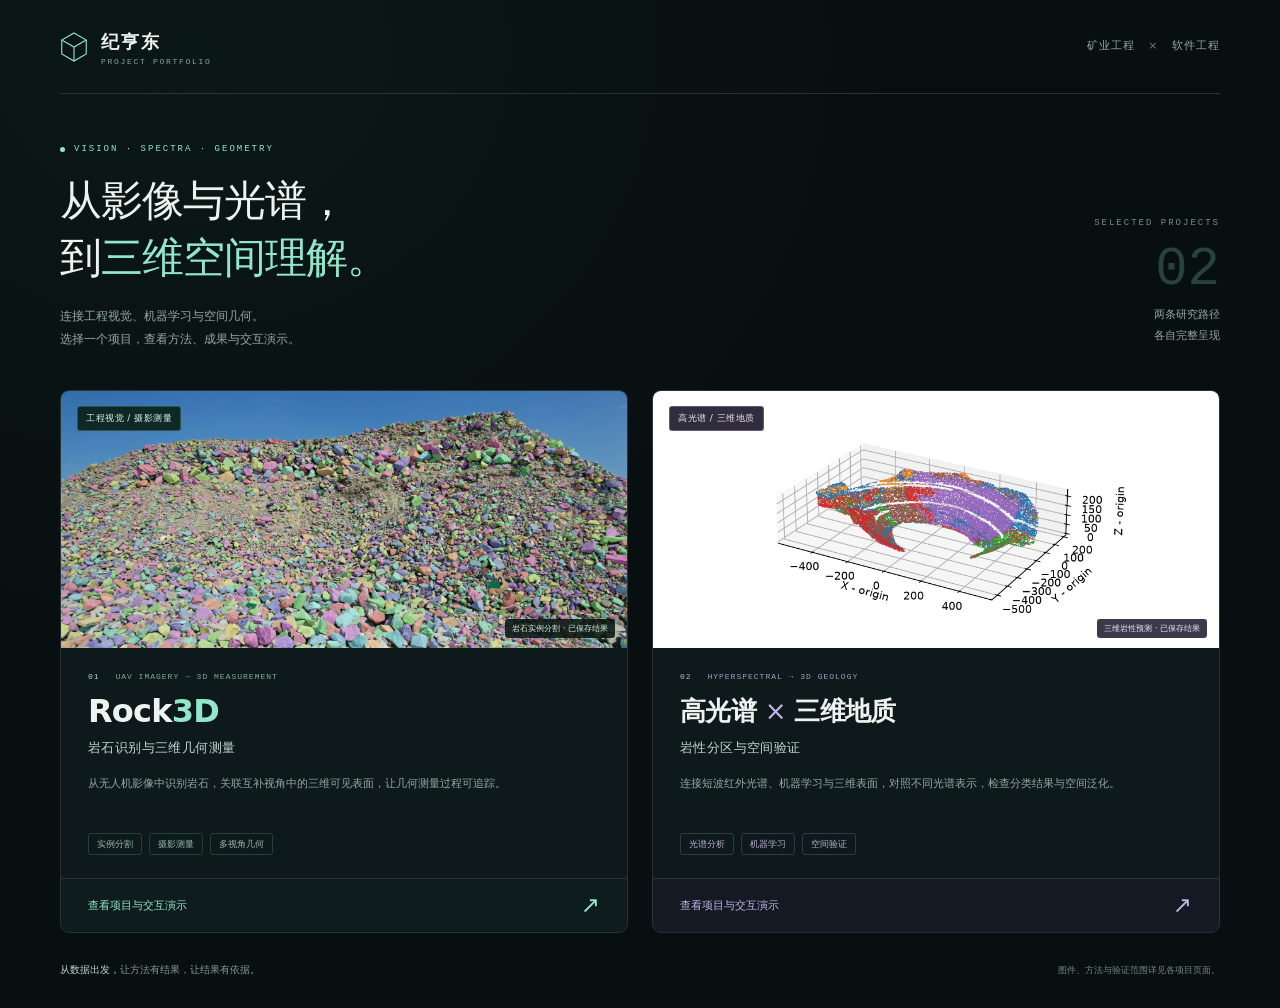
==== commit 140c0128: "Add files via upload" ====
--- a/index.html
+++ b/index.html
@@ -1,135 +1,29 @@
-<!doctype html>
-<html lang="zh-CN">
-<head>
-  <meta charset="utf-8"><meta name="viewport" content="width=device-width, initial-scale=1"><meta name="theme-color" content="#080f11">
-  <meta name="description" content="Rock3D：连接无人机影像、岩石实例识别、多视角三维表面与几何测量的研究项目。">
-  <title>Rock3D｜从无人机影像到岩石三维几何测量</title>
-  <link rel="stylesheet" href="styles.preview.css"><link rel="stylesheet" href="slope.preview.css"><link rel="stylesheet" href="journey.preview.css"><script src="script.preview.js" defer></script><script src="slope.preview.js" defer></script><script src="journey.preview.js" defer></script>
-</head>
-<body>
-  <a class="skip-link" href="#main">跳转到项目内容</a>
-  <header class="header">
-    <a class="brand" href="#top" aria-label="Rock3D 首页"><svg class="brand-icon" viewBox="0 0 32 36" fill="none" aria-hidden="true"><path d="M16 2 30 10v16L16 34 2 26V10L16 2Z M2 10l14 8 14-8 M16 18v16 M16 2v16"/></svg><span>Rock<span class="accent">3D</span></span><span class="brand-divider"></span><span class="brand-caption">工程视觉 · 三维测量</span></a>
-    <nav aria-label="页面导航"><a href="#showcase">成果展示</a><a href="#engineering">项目工作</a><a href="#industry" class="nav-detail">应用演示 <span aria-hidden="true">↗</span></a></nav>
-  </header>
-  <main id="main">
-    <section class="hero container" id="top" aria-labelledby="hero-title">
-      <div class="hero-copy">
-        <p class="eyebrow"><span class="status-dot"></span> UAV IMAGERY × COMPUTER VISION</p>
-        <h1 id="hero-title">从无人机影像<br>到岩石三维<br><span class="accent">几何测量。</span></h1>
-        <p class="hero-description">融合实例分割与摄影测量几何，<br class="desktop-break">让二维目标与三维表面建立可追踪的联系。</p>
-        <div class="hero-actions"><button class="button primary" data-open-video><svg viewBox="0 0 20 20" fill="currentColor" aria-hidden="true"><path d="m7 4 9 6-9 6z"/></svg>观看项目演示</button><a class="text-link" href="#engineering">了解项目工作 <span aria-hidden="true">↗</span></a></div>
-        <div class="hero-meta"><span>实例识别</span><i></i><span>多视角几何</span><i></i><span>可复现流程</span></div>
-      </div>
-      <div class="model-panel" id="case-3d">
-        <div class="model-heading"><span><span class="small-cross" aria-hidden="true">+</span> MULTI-VIEW SURFACE</span><span class="model-case">CAL_061</span></div>
-        <div class="model-view" id="model-view">
-          <img class="model-fallback" id="model-fallback" src="assets/preview/cal061-surface.webp" width="1200" height="780" alt="CAL_061 已保存的多视角可见表面，颜色对应不同视角贡献">
-          <canvas id="rock-canvas" width="1000" height="720" tabindex="0" role="img" aria-label="CAL_061 三维可见表面，可拖动旋转，也可用方向键旋转；下方按钮切换逐视角贡献"></canvas>
-          <span class="viewer-hint"><svg viewBox="0 0 18 18" fill="none" aria-hidden="true"><path d="M3 7a6 6 0 0 1 11-2M15 11A6 6 0 0 1 4 13M14 2v4h-4M4 16v-4h4"/></svg><span id="viewer-hint-text">拖动旋转 · 观察表面</span></span>
-          <button id="rotation-toggle" class="rotation-toggle" type="button" aria-label="暂停模型自动旋转" aria-pressed="false"><span aria-hidden="true">Ⅱ</span></button>
-        </div>
-        <div class="model-bottom">
-          <div class="model-caption"><span class="status-dot"></span><span id="stage-caption" aria-live="polite">多视角表面整合</span><span class="caption-secondary">逐视角贡献</span></div>
-          <div class="stage-tabs" role="group" aria-label="查看逐视角表面整合">
-            <button type="button" data-stage="0" aria-pressed="false"><span class="stage-dot s0"></span>参考视角</button><button type="button" data-stage="1" aria-pressed="false"><span class="stage-dot s1"></span>新增视角 Ⅰ</button><button type="button" data-stage="2" aria-pressed="false"><span class="stage-dot s2"></span>新增视角 Ⅱ</button><button type="button" data-stage="3" aria-pressed="true"><span class="stage-dot s3"></span>整合表面</button>
-          </div>
-        </div>
-      </div>
-    </section>
-    <div class="pipeline container" aria-label="项目技术链路">
-      <div><span class="pipeline-index">01</span><span>无人机影像</span><small>UAV imagery</small></div><span class="pipeline-arrow" aria-hidden="true">↗</span><div><span class="pipeline-index">02</span><span>岩石实例识别</span><small>Instance segmentation</small></div><span class="pipeline-arrow" aria-hidden="true">↗</span><div><span class="pipeline-index">03</span><span>多视角表面关联</span><small>Multi-view association</small></div><span class="pipeline-arrow" aria-hidden="true">↗</span><div><span class="pipeline-index">04</span><span>三维几何测量</span><small>Geometric measurement</small></div>
-    </div>
-    <section class="showcase container section" id="showcase" aria-labelledby="showcase-title">
-      <div class="section-head"><div><p class="eyebrow">PROJECT IN ACTION</p><h2 id="showcase-title">真实场景，直观成果。</h2></div><p class="section-intro">从一张影像中的目标，<br>到可以观察、分析的三维表面。</p></div>
-      <article class="scene-journey" id="journey" aria-labelledby="journey-title">
-        <div class="journey-heading"><div><p class="card-index">FIELD → REGION → INSTANCE → 3D</p><h3 id="journey-title">从现场，找到一块岩石。</h3></div><button type="button" id="journey-play" aria-pressed="false" disabled>▷ 播放过程</button></div>
-        <div class="journey-steps" role="group" aria-label="查看从现场全景到三维表面的过程">
-          <button type="button" data-journey-step="0" aria-pressed="true"><span>01</span><strong>现场全景</strong><small>建立场景语境</small></button>
-          <button type="button" data-journey-step="1" aria-pressed="false" disabled><span>02</span><strong>CAL 区识别</strong><small>分离岩石实例</small></button>
-          <button type="button" data-journey-step="2" aria-pressed="false" disabled><span>03</span><strong>锁定 CAL_061</strong><small>确认目标身份</small></button>
-          <button type="button" data-journey-step="3" aria-pressed="false" disabled><span>04</span><strong>三维表面</strong><small>关联互补视角</small></button>
-        </div>
-        <div class="journey-body">
-          <div class="journey-main">
-            <div class="journey-viewport" id="journey-viewport" data-step="0">
-              <div class="journey-scene journey-layer is-active" data-journey-layer="scene"><img src="assets/preview/scene-original-1600.webp" width="1600" height="886" alt="DJI_0151 现场全景，前景可见红白标尺与现场标识板" loading="lazy"><svg class="journey-guide" viewBox="0 0 1600 886" aria-hidden="true"><rect x="120" y="600" width="500" height="286" rx="10"/><path d="M120 625v-25h25m450 0h25v25m0 236v25h-25m-450 0h-25v-25"/><rect class="journey-guide-label" x="135" y="550" width="325" height="48" rx="5"/><text x="155" y="582">CAL 可搬移区 · 近景入口 ↗</text></svg><button type="button" class="journey-region-hit" id="journey-enter-region" aria-label="进入可搬移区 CAL 的 DJI_0277 近景" disabled></button></div>
-              <svg class="journey-cal journey-layer" data-journey-layer="cal" id="journey-cal" viewBox="0 0 2400 1600" role="img" aria-label="DJI_0277 岩石实例识别与 CAL_061 定位" aria-hidden="true"><image id="journey-cal-original" href="assets/journey_v1/cal-original.webp" width="2400" height="1600"/><image id="journey-cal-recognition" href="assets/journey_v1/cal-recognition.webp" width="2400" height="1600"/><polygon id="journey-target"/><g id="journey-target-label"><rect width="290" height="85" rx="9"/><text x="22" y="54">CAL_061 ↗</text></g></svg>
-              <div class="journey-surface journey-layer" data-journey-layer="surface" aria-hidden="true"><img src="assets/preview/cal061-surface.webp" width="1200" height="780" alt="同一 CAL_061 的已保存多视角可见表面，颜色表示视角贡献" loading="lazy"><button type="button" id="journey-video"><span class="journey-video-icon" aria-hidden="true">▷</span>播放多视角整合演示</button></div>
-              <span class="journey-camera" id="journey-camera">DJI_0151 / 现场总览</span><span class="journey-visual-note" id="journey-visual-note">点击框选区域，进入近景</span>
-            </div>
-            <div class="journey-view-footer"><span id="journey-view-caption">从堆积场景中，找到进一步观察的区域。</span><button type="button" id="journey-next" disabled>下一步 <span aria-hidden="true">→</span></button></div>
-          </div>
-          <aside class="journey-story" aria-label="当前步骤说明">
-            <p class="journey-step-number" id="journey-step-number">01 / FIELD CONTEXT</p><h4 id="journey-story-title">先看现场，<br>再看每一块岩石。</h4><p id="journey-story-copy">全景呈现堆积形态与现场环境；进入可搬移区（CAL），观察单块岩石的几何细节。</p>
-            <div class="journey-mini-trail" aria-label="同一案例的二维与三维对应"><figure><img src="assets/journey_v1/cal061-context.webp" width="900" height="600" alt="CAL_061 在 DJI_0277 中的原始影像" loading="lazy"><figcaption>二维影像 · CAL_061</figcaption></figure><span aria-hidden="true">↓</span><figure><img src="assets/preview/cal061-surface.webp" width="1200" height="780" alt="CAL_061 多视角可见表面" loading="lazy"><figcaption>三维表面 · 同一目标</figcaption></figure></div>
-            <a href="#case-3d" class="journey-model-link">操作 CAL_061 三维模型 <span aria-hidden="true">↗</span></a>
-          </aside>
-        </div>
-        <div class="journey-bottom"><span><i></i>真实影像 · 已保存识别结果 · 同一案例可追踪</span><details><summary>素材对应与展示说明</summary><p>全景来自 DJI_0151，导览框围绕可见现场标识物设置，仅用于展示定位，非测绘区域边界。进入 CAL 区时切换至 DJI_0277，未宣称两视角已精确配准。识别图复用已保存的 EVAL2D-006L 结果；CAL_061 的目标轮廓来自该冻结三维案例使用的人工标注。第三步缩放同一 DJI_0277 原图，第四步复用同一 CAL_061 的已核验可见表面。此导览不运行新识别，不改变研究结果。</p></details></div>
-      </article>
-      <article class="recognition-feature">
-        <div class="comparison" id="comparison">
-          <img class="comparison-image" src="assets/preview/scene-original-1600.webp" srcset="assets/preview/scene-original-800.webp 800w, assets/preview/scene-original-1600.webp 1600w" sizes="(max-width: 800px) 95vw, 75vw" width="1600" height="1067" alt="DJI_0151 无人机拍摄的岩石堆实景" loading="lazy">
-          <div class="comparison-overlay"><img class="comparison-image" src="assets/preview/scene-segmentation-1600.webp" srcset="assets/preview/scene-segmentation-800.webp 800w, assets/preview/scene-segmentation-1600.webp 1600w" sizes="(max-width: 800px) 95vw, 75vw" width="1600" height="1067" alt="同一 DJI_0151 场景的岩石实例分割展示" loading="lazy"></div>
-          <span class="image-label label-before">原始影像</span><span class="image-label label-after">实例分割</span><div class="comparison-line" aria-hidden="true"><span>‹ ›</span></div><input id="comparison-slider" type="range" min="0" max="100" value="52" aria-label="拖动比较原图与实例分割结果">
-        </div>
-        <div class="recognition-copy"><div><p class="card-index">01 / RECOGNITION</p><h3>从复杂场景中，识别每一块目标。</h3><p>高分辨率实例分割，将密集岩石场景转化为可独立分析的目标。</p></div><span class="interaction-note"><span aria-hidden="true">↔</span> 拖动滑块查看对比</span></div>
-      </article>
-      <div class="result-grid">
-        <article class="surface-card">
-          <div class="card-title-row"><p class="card-index">02 / MULTI-VIEW</p><span class="case-tag">CAL_061</span></div><h3>换一个视角，获得更多表面。</h3><p>关联同一目标，逐步整合互补视角中的可见几何。</p>
-          <button class="surface-media" type="button" data-open-video aria-label="播放 CAL_061 多视角表面整合演示"><img src="assets/preview/cal061-surface.webp" width="1200" height="780" alt="CAL_061 的多视角可见表面，不同颜色表示视角贡献" loading="lazy"><span class="play-circle"><svg viewBox="0 0 24 24" fill="currentColor" aria-hidden="true"><path d="m9 5 11 7-11 7z"/></svg></span><span class="media-corner">播放多视角演示 <span aria-hidden="true">↗</span></span></button><div class="card-foot"><span>目标身份保持一致</span><span>逐视角贡献可追踪</span></div>
-        </article>
-        <article class="measurement-card">
-          <div class="card-title-row"><p class="card-index">03 / MEASUREMENT</p><span class="case-tag">CAL_064</span></div><h3>让三维几何，成为可读的尺寸。</h3><p>由已核验表面输出定向包围盒与几何尺度。</p>
-          <button class="measurement-media" type="button" id="open-measurement" aria-label="放大 CAL_064 三维表面及定向包围盒"><img src="assets/preview/cal064-measurement-800.webp" srcset="assets/preview/cal064-measurement-800.webp 800w, assets/preview/cal064-measurement-1600.webp 1600w" sizes="(max-width: 800px) 90vw, 40vw" width="1025" height="660" alt="CAL_064 可见表面和保存的 RAW 定向包围盒；青色为目标表面，红色为 OBB" loading="lazy"><span class="zoom-icon" aria-hidden="true">⤢</span></button>
-          <div class="measurements" aria-label="CAL_064 RAW OBB 几何尺寸，单位毫米"><div><span>E1</span><strong>528.1<small>mm</small></strong></div><div><span>E2</span><strong>429.9<small>mm</small></strong></div><div><span>E3</span><strong>392.3<small>mm</small></strong></div></div><p class="measurement-note">RAW OBB 几何尺寸 · E1 / E2 / E3 为排序后的包围盒边长</p>
-        </article>
-      </div>
-    </section>
-    <section class="engineering container section" id="engineering" aria-labelledby="engineering-title">
-      <div class="section-head"><div><p class="eyebrow">ALGORITHM TO ENGINEERING</p><h2 id="engineering-title">把算法连接起来，<br>让流程真正运行。</h2></div><p class="section-intro">视觉识别、空间几何与工程实现，<br>构成同一条可复现的分析链路。</p></div>
-      <div class="work-grid">
-        <article><span class="work-icon" aria-hidden="true"><svg viewBox="0 0 28 28" fill="none"><path d="M3 10V3h7M18 3h7v7M25 18v7h-7M10 25H3v-7M9 9h10v10H9z"/></svg></span><h3>高分辨率视觉识别</h3><p>结合检测、局部分割与多尺度处理，应对密集目标与边界细节。</p><span class="work-tech">YOLO · SAM · 多尺度处理</span></article>
-        <article><span class="work-icon" aria-hidden="true"><svg viewBox="0 0 28 28" fill="none"><path d="m14 2 11 6v13l-11 6-11-6V8l11-6ZM3 8l11 6 11-6M14 14v13M7 10l14 8"/></svg></span><h3>图像与三维关联</h3><p>统一相机投影与网格坐标，通过首交表面和拓扑连通建立目标对应。</p><span class="work-tech">相机几何 · Ray casting · Mesh</span></article>
-        <article><span class="work-icon" aria-hidden="true"><svg viewBox="0 0 28 28" fill="none"><rect x="3" y="3" width="8" height="8" rx="1"/><rect x="17" y="17" width="8" height="8" rx="1"/><path d="M11 7h10v10M7 11v10h10M17 7l4-4 4 4M7 17l-4 4 4 4"/></svg></span><h3>可复现工程流程</h3><p>配置化批处理、结果缓存与逐实例 QA，保持输入、过程与输出可追踪。</p><span class="work-tech">Python · 批处理 · 质量检查</span></article>
-      </div>
-    </section>
-    <section class="industry container section" id="industry" aria-labelledby="industry-title">
-      <div class="section-head"><div><p class="eyebrow">FROM PARTICLES TO SLOPE STABILITY</p><h2 id="industry-title">从颗粒几何，<br>到边坡稳定分析。</h2></div><p class="section-intro">连接视觉测量、材料强度与边坡力学，<br>为排土场稳定性分析提供数据基础。</p></div>
-      <div class="slope-flow" aria-label="后续应用链路"><span>三维测量</span><b>→</b><span>区域 PSD</span><b>→</b><span>抗剪强度</span><b>→</b><span>边坡稳定</span></div>
-      <article class="slope-dashboard" aria-labelledby="slope-title">
-        <div class="slope-head"><div><p class="card-index">04 / GEOTECHNICAL APPLICATION</p><h3 id="slope-title">排土场边坡 · 稳定性情景仿真</h3></div><span class="slope-badge">合成剖面 · 文献示例材料</span></div>
-        <div class="slope-presets" role="group" aria-label="选择边坡工况"><button type="button" data-slope-preset="baseline" aria-pressed="true" disabled><span>01 / 基准工况</span><strong>34° <small>坡角</small></strong><p>低孔压比 · r<sub>u</sub> = 0.1</p></button><button type="button" data-slope-preset="wet" aria-pressed="false" disabled><span>02 / 孔压升高</span><strong>0.3 <small>孔压比</small></strong><p>保持坡角与材料一致</p></button><button type="button" data-slope-preset="flattened" aria-pressed="false" disabled><span>03 / 坡角减缓</span><strong>26° <small>坡角</small></strong><p>保持孔压比与材料一致</p></button></div>
-        <div class="slope-body">
-          <div class="slope-main"><div class="slope-plot-head"><span>A–A′ <small>合成二维剖面</small></span><span id="slope-search-status">载入已求解工况…</span></div>
-            <div class="slope-plot-wrap"><svg id="slope-section" viewBox="0 0 940 490" role="img" aria-label="边坡剖面与候选圆弧滑面，突出当前搜索范围内最低安全系数滑面"></svg><p class="slope-loading" id="slope-loading">载入边坡仿真结果…</p></div>
-            <div class="slope-legend"><span><i class="slip-critical"></i>最低 FoS 滑面</span><span><i class="slip-candidate"></i>候选滑面</span><button id="slope-zoom-open" type="button" disabled aria-label="放大边坡剖面">放大 ↗</button><button id="slope-replay" type="button" disabled aria-pressed="false">▷ 回放滑面搜索</button></div>
-            <div class="slope-fos-row" aria-live="polite"><div><span id="slope-fos-label">搜索范围内最小安全系数</span><strong id="slope-fos">—</strong><small>FoS · 无量纲</small></div><div class="slope-fos-explanation"><span id="slope-response">基准情景</span><p id="slope-conclusion">由有效应力与抗剪强度计算抗滑裕度。</p><small>比较受控工况，不代表现场安全结论。</small></div></div>
-            <div class="slope-controls"><div><label for="slope-angle">坡角 <output id="slope-angle-value">34°</output></label><input id="slope-angle" type="range" min="26" max="38" step="4" value="34" disabled><div class="slope-range"><span>26°</span><span>38°</span></div></div><div><label for="slope-ru">孔压比 r<sub>u</sub> <output id="slope-ru-value">0.1</output></label><input id="slope-ru" type="range" min="0" max="0.4" step="0.1" value="0.1" disabled><div class="slope-range"><span>0.0</span><span>0.4</span></div></div></div>
-          </div>
-          <aside class="slope-support" aria-label="材料与强度输入"><div class="slope-chart-head"><div><p class="card-index">MATERIAL INPUT</p><h4>级配如何进入力学分析？</h4></div><span>同一示例材料</span></div><div class="slope-chart-caption"><h5>颗粒尺寸分布 · PSD</h5><span>合成质量级配</span></div><svg id="slope-psd-chart" viewBox="0 0 370 205" role="img" aria-label="合成质量 PSD 曲线，横轴粒径毫米，纵轴累计质量通过率百分比"></svg><div class="slope-d50"><span>示例 D50</span><strong>117.9 <small>mm</small></strong><span>分布形状为假设</span></div><div class="slope-chart-caption strength-caption"><h5>B–K 非线性抗剪强度</h5><span>文献参数</span></div><svg id="slope-strength-chart" viewBox="0 0 370 205" role="img" aria-label="B–K 强度包络，横轴有效法向应力千帕，纵轴抗剪强度千帕"></svg><div class="slope-material-summary"><span>UCS <strong>14 MPa</strong></span><span>φ<sub>b</sub> <strong>26.9°</strong></span><span>R <strong>6.1</strong></span></div><p class="slope-model-note">B–K 表征抗剪强度；简化 Bishop 条分法求解安全系数。孔压比是指定工况，不是降雨或渗流模拟。</p><button id="slope-export" type="button" disabled><span>导出当前工况记录</span><span aria-hidden="true">↓</span></button></aside>
-        </div>
-        <div class="slope-comparison" id="slope-comparison" aria-label="三个受控工况的安全系数比较"></div>
-        <details class="slope-method"><summary>模型、参数来源与仿真边界 <span aria-hidden="true">+</span></summary><div><p>采用 25 m 高的合成均质边坡，重度假设为 20 kN/m³；每条候选圆弧划分为 80 个条分。Bishop 简化法忽略条间剪力，同时求解条分竖向力平衡与整体力矩平衡。显示的是有限圆弧搜索范围内的最低 FoS，不包含非圆弧、三维或位移分析。</p><p>示例强度参数参考 Arrieta &amp; Zhang（2024）的 WD-1：UCS 14 MPa、S/UCS 0.23、R 6.1、φ<sub>b</sub> 26.9°；S = 3.22 MPa。PSD 为指定 D50 的合成质量分布，未从图表外推出连续的 D50→S 关系，也未使用上方 CAL 案例尺寸。</p><p>当前 Rock3D 的真实成果提供几何测量基础。正式现场 PSD、内部材料分布、强度参数及水文条件仍需验证；本节展示独立的应用仿真，不构成现场稳定性判定。</p><p class="slope-source-links"><a href="https://link.springer.com/article/10.1007/s11440-024-02315-x" target="_blank" rel="noopener noreferrer">B–K 与 PSD 参考论文 ↗</a><a href="https://www.publications.usace.army.mil/Portals/76/Publications/EngineerManuals/EM_1110-2-1902.pdf" target="_blank" rel="noopener noreferrer">极限平衡方法参考 ↗</a></p></div></details>
-      </article>
-      <div class="slope-outlook"><span>APPLICATION OUTLOOK</span><p>识别与测量颗粒，表征堆积材料，<br><strong>让视觉数据服务边坡工程判断。</strong></p><small>后续方向：现场 PSD 验证 · 材料强度试验 · 实坡稳定性分析</small></div>
-      <dialog id="slope-zoom-dialog" class="media-dialog slope-zoom-dialog" aria-labelledby="slope-zoom-title"><div class="dialog-heading"><div><p class="eyebrow">SYNTHETIC SLOPE / A–A′</p><h2 id="slope-zoom-title">边坡剖面与候选滑面</h2></div><button type="button" class="dialog-close" data-close-dialog aria-label="关闭边坡剖面">×</button></div><div class="slope-zoom-toolbar"><span id="slope-zoom-caption"></span><button id="slope-zoom-toggle" type="button" aria-pressed="false">放大至 2 倍</button></div><div id="slope-zoom-content" tabindex="0" aria-label="边坡图，放大后可以横向滚动查看"></div><p class="dialog-caption">同一工况的已计算滑面；放大后可横向滚动查看。合成剖面，非现场稳定性判定。</p></dialog>
-    </section>
-
-    <section class="details container" id="details" aria-labelledby="details-title">
-      <div class="details-intro"><p class="eyebrow">A CLOSER LOOK</p><h2 id="details-title">再深入一点。</h2><p>方法与成果背后的技术细节。</p></div>
-      <div class="detail-list">
-        <details><summary><span><small>01</small>如何从二维轮廓找到三维表面？</span><span class="detail-plus" aria-hidden="true">+</span></summary><div class="detail-body"><p>使用与摄影测量一致的 Brown 相机模型，将目标轮廓内的像素转换为射线，选择网格的首个交点。再在命中三角形的邻接子图中，依据独立像素支持选择主要连通分量，减少邻石、背面与孤立碎片影响。</p><p class="detail-meta">Visible-Surface Association v1 · 方法已冻结</p></div></details>
-        <details><summary><span><small>02</small>多视角信息如何整合？</span><span class="detail-plus" aria-hidden="true">+</span></summary><div class="detail-body"><p>人工核验案例对每个视角独立进行表面关联，并在同一网格拓扑上按三角形 ID 整合。不同颜色表示不同视角的贡献。保留有效的单视角侧面，不用多视角支持数量简单代替几何判断。</p><p>首屏模型来自 CAL_061 已保存的核验表面；旋转只改变展示视角。多视角可见表面不等同于完整岩体。后续自动桥接已实现批量执行、缓存与 QA 输出，其自动融合仍处于实验验证阶段。</p></div></details>
-        <details><summary><span><small>03</small>几何尺寸与后续研究</span><span class="detail-plus" aria-hidden="true">+</span></summary><div class="detail-body"><p>CAL_064 示例复用已保存的 RAW 定向包围盒结果。E1 ≥ E2 ≥ E3 是可见表面的排序 OBB 边长，尚不代表现场测量方向 A / B / C，也不构成现场真尺寸精度结论。</p><p>项目持续推进几何定义、现场验证与更大范围应用。正式现场精度、80 岩石验证、Z1/Z2/Z3 生产处理及正式粒径分布仍待开展。</p><p class="detail-meta">当前展示：已冻结几何核心 + 实验性自动桥接 · 尺度修正未计入本页示例</p></div></details>
-      </div>
-    </section>
-    <section class="closing container"><div><p class="eyebrow">Rock3D / VISION · GEOMETRY · APPLICATION</p><h2>从看见每一块岩石，<span>到支持每一步工程判断。</span></h2></div><a class="back-top" href="#top" aria-label="返回首页顶部">↑</a></section>
-  </main>
-  <footer class="container"><div class="footer-brand">Rock3D <span>工程视觉 · 摄影测量 · 三维测量</span></div><div class="footer-right"><span>中国矿业大学（北京）</span><a href="https://github.com/AcKakaa/rock3d-portfolio" target="_blank" rel="noopener noreferrer">GitHub ↗</a><span>2026.10</span></div></footer>
-  <dialog class="media-dialog" id="video-dialog" aria-labelledby="video-dialog-title"><div class="dialog-heading"><div><p class="eyebrow">MULTI-VIEW SHOWCASE</p><h2 id="video-dialog-title">多一个视角，多一份可见表面。</h2></div><button type="button" class="dialog-close" data-close-dialog aria-label="关闭视频">×</button></div><video id="showcase-video" controls playsinline preload="none" poster="assets/preview/video-poster-1600.webp"><source data-src="assets/videos/CAL_061_showcase_display_only_v1.mp4" type="video/mp4">你的浏览器暂不支持该视频。</video><p class="dialog-caption">CAL_061 · 已核验的多视角可见表面整合。颜色表示视角贡献，展示模型与原研究几何保持一致。</p></dialog>
-  <dialog class="media-dialog image-dialog" id="measurement-dialog" aria-labelledby="measurement-dialog-title"><div class="dialog-heading"><div><p class="eyebrow">CAL_064 / RAW OBB</p><h2 id="measurement-dialog-title">三维表面与几何尺寸</h2></div><button type="button" class="dialog-close" data-close-dialog aria-label="关闭尺寸图">×</button></div><img src="assets/preview/cal064-measurement-1600.webp" width="1025" height="660" alt="放大的 CAL_064 已保存表面与 RAW 定向包围盒"><p class="dialog-caption">E1 528.1 mm · E2 429.9 mm · E3 392.3 mm。RAW_UNCORRECTED；E* 为排序 OBB 边长，非现场 A/B/C。</p></dialog>
-</body>
-</html>
+<!doctype html>
+<html lang="zh-CN">
+<head>
+  <meta charset="utf-8"><meta name="viewport" content="width=device-width,initial-scale=1"><meta name="theme-color" content="#080f11">
+  <meta name="description" content="纪亨东的项目作品集：Rock3D 岩石三维几何测量与高光谱三维地质，展示工程视觉、机器学习、空间几何和数据验证。">
+  <title>纪亨东｜视觉、光谱与三维项目作品集</title>
+  <link rel="icon" href="favicon.svg" type="image/svg+xml"><link rel="stylesheet" href="hub.css"><script src="hub.js" defer></script>
+</head>
+<body>
+  <a class="skip-link" href="#projects">跳转到项目选择</a>
+  <header class="hub-header wrap"><a class="identity" href="./" aria-label="纪亨东的项目作品集首页"><svg viewBox="0 0 32 36" fill="none" aria-hidden="true"><path d="M16 2 30 10v16L16 34 2 26V10L16 2ZM2 10l14 8 14-8M16 18v16"/></svg><span>纪亨东<small>PROJECT PORTFOLIO</small></span></a><span class="header-note">矿业工程 <i>×</i> 软件工程</span></header>
+  <main class="wrap">
+    <section class="intro" aria-labelledby="intro-title"><div><p class="eyebrow"><span></span> VISION · SPECTRA · GEOMETRY</p><h1 id="intro-title">从影像与光谱，<br>到<span>三维空间理解。</span></h1><p class="intro-copy">连接工程视觉、机器学习与空间几何。<br>选择一个项目，查看方法、成果与交互演示。</p></div><div class="selection-note"><span>SELECTED PROJECTS</span><strong>02</strong><p>两条研究路径<br>各自完整呈现</p></div></section>
+    <section class="projects" id="projects" aria-label="选择要查看的项目">
+      <a class="project-card rock-card" href="rock3d/" aria-label="进入 Rock3D：岩石识别与三维几何测量">
+        <div class="card-visual rock-visual"><img src="rock3d/assets/preview/scene-segmentation-1600.webp" width="1600" height="1067" alt="真实岩石堆场景中已保存的彩色岩石实例分割结果" fetchpriority="high"><span class="visual-label">工程视觉 / 摄影测量</span><span class="visual-source">岩石实例分割 · 已保存结果</span></div>
+        <div class="card-copy"><p class="card-kicker"><span>01</span> UAV IMAGERY → 3D MEASUREMENT</p><h2>Rock<span>3D</span></h2><h3>岩石识别与三维几何测量</h3><p class="project-description">从无人机影像中识别岩石，关联互补视角中的三维可见表面，让几何测量过程可追踪。</p><ul class="project-tags" aria-label="Rock3D 项目能力"><li>实例分割</li><li>摄影测量</li><li>多视角几何</li></ul></div>
+        <div class="card-action"><span>查看项目与交互演示</span><span class="arrow" aria-hidden="true">↗</span></div>
+      </a>
+      <a class="project-card spectral-card" href="hyperspectral/" aria-label="进入高光谱与三维地质：岩性分区与空间验证">
+        <div class="card-visual spectral-visual"><img src="hyperspectral/assets/view-R.webp" width="773" height="434" alt="高光谱项目已保存的原始反射率 R 三维岩性预测面板，颜色表示岩性类别" fetchpriority="high"><span class="visual-label">高光谱 / 三维地质</span><span class="visual-source">三维岩性预测 · 已保存结果</span></div>
+        <div class="card-copy"><p class="card-kicker"><span>02</span> HYPERSPECTRAL → 3D GEOLOGY</p><h2 class="spectral-title">高光谱 <span>×</span> 三维地质</h2><h3>岩性分区与空间验证</h3><p class="project-description">连接短波红外光谱、机器学习与三维表面，对照不同光谱表示，检查分类结果与空间泛化。</p><ul class="project-tags" aria-label="高光谱项目能力"><li>光谱分析</li><li>机器学习</li><li>空间验证</li></ul></div>
+        <div class="card-action"><span>查看项目与交互演示</span><span class="arrow" aria-hidden="true">↗</span></div>
+      </a>
+    </section>
+  </main>
+  <footer class="hub-footer wrap"><p>从数据出发，<span>让方法有结果，让结果有依据。</span></p><span>图件、方法与验证范围详见各项目页面。</span></footer>
+</body>
+</html>
--- a/hub.css
+++ b/hub.css
@@ -0,0 +1,6 @@
+:root{color-scheme:dark;--bg:#080f11;--panel:#0e191c;--line:#263436;--ink:#edf3ef;--muted:#94a9a3;--accent:#92e6c9;--violet:#c4b3e8;font-family:Inter,"Segoe UI","Microsoft YaHei","PingFang SC",system-ui,sans-serif}*{box-sizing:border-box}html{scroll-behavior:smooth}body{margin:0;background:radial-gradient(ellipse at 15% 5%,#12292555,transparent 45%),var(--bg);color:var(--ink);line-height:1.65;-webkit-font-smoothing:antialiased}a{color:inherit;text-decoration:none;-webkit-tap-highlight-color:transparent}a:focus-visible{outline:2px solid var(--accent);outline-offset:5px}img,svg{display:block}h1,h2,h3,p{margin:0}.wrap{width:min(1160px,calc(100% - 88px));margin-inline:auto}.skip-link{position:fixed;left:16px;top:-80px;padding:10px 15px;background:var(--accent);color:#10271e;z-index:20}.skip-link:focus{top:12px}.hub-header{height:94px;display:flex;align-items:center;justify-content:space-between;gap:20px;border-bottom:1px solid var(--line)}.identity{display:flex;align-items:center;gap:13px}.identity svg{width:28px;height:34px;stroke:var(--accent);stroke-width:1.25}.identity>span{font-size:18px;font-weight:600;letter-spacing:2px}.identity small{display:block;color:#8ca69d;font:8px Consolas,monospace;letter-spacing:1.7px;margin-top:1px}.header-note{font-size:11px;color:var(--muted);letter-spacing:1px}.header-note i{font-style:normal;color:#638378;margin:0 9px}.intro{display:flex;align-items:center;justify-content:space-between;padding:50px 0 38px;gap:30px}.eyebrow{display:flex;gap:9px;align-items:center;font:9px Consolas,monospace;color:var(--accent);letter-spacing:2px}.eyebrow>span{width:5px;height:5px;border-radius:50%;background:var(--accent)}h1{font-size:clamp(32px,3.3vw,44px);font-weight:550;line-height:1.36;letter-spacing:-1px;margin-top:18px}h1>span{color:var(--accent)}.intro-copy{font-size:12px;line-height:1.95;color:var(--muted);margin-top:18px}.selection-note{text-align:right;align-self:flex-end;padding-bottom:5px}.selection-note>span{display:block;color:#748f86;font:9px Consolas,monospace;letter-spacing:2px}.selection-note strong{display:block;font:54px Consolas,monospace;color:#27433a;line-height:1.3;margin-top:7px}.selection-note p{font-size:11px;line-height:1.9;color:var(--muted)}.projects{display:grid;grid-template-columns:1fr 1fr;gap:24px;scroll-margin-top:20px}.project-card{display:flex;flex-direction:column;min-width:0;background:var(--panel);border:1px solid var(--line);border-radius:9px;overflow:hidden;transition:border-color .25s,transform .25s,box-shadow .25s}.project-card:hover{border-color:#5d927c;transform:translateY(-4px);box-shadow:0 16px 40px #0003}.spectral-card:hover{border-color:#8b77af}.card-visual{position:relative;aspect-ratio:2.2;overflow:hidden;background:#101e23}.card-visual>img{height:100%;width:100%;object-fit:cover;transition:transform .5s}.rock-visual>img{object-position:50% 64%}.project-card:hover .card-visual>img{transform:scale(1.025)}.spectral-visual{background:#fff}.spectral-visual>img{object-fit:contain;padding:4px 34px}.visual-label{position:absolute;top:15px;left:16px;font-size:9px;letter-spacing:.5px;background:#092119e8;border:1px solid #5a837377;border-radius:3px;padding:4px 8px;color:#ddf6eb}.spectral-visual .visual-label{background:#211e31ee;border-color:#a38eb777;color:#eee7fa}.visual-source{position:absolute;right:12px;bottom:10px;font-size:8px;padding:3px 7px;background:#071512dc;border-radius:3px;color:#dcebe3}.spectral-visual .visual-source{background:#211e31e0;color:#eee7fa}.card-copy{padding:24px 27px 23px}.card-kicker{font:8px Consolas,monospace;color:#7fae9c;letter-spacing:1px}.card-kicker>span{margin-right:10px;color:var(--accent)}.spectral-card .card-kicker{color:#a99bc4}.spectral-card .card-kicker>span{color:var(--violet)}.card-copy h2{font-size:32px;line-height:1.35;letter-spacing:-.8px;font-weight:600;margin-top:9px}.rock-card h2>span{color:var(--accent)}.card-copy .spectral-title{font-size:26px;line-height:1.66;letter-spacing:-.6px}.spectral-title>span{color:var(--violet);font-weight:400}.card-copy h3{font-size:13px;letter-spacing:.4px;font-weight:500;color:#c2d6ce;margin-top:4px}.project-description{font-size:11px;line-height:1.95;color:var(--muted);margin-top:14px;min-height:43px}.project-tags{padding:0;margin:17px 0 0;list-style:none;display:flex;flex-wrap:wrap;gap:7px}.project-tags li{padding:3px 8px;border:1px solid #284038;border-radius:3px;color:#9cbaae;font-size:9px}.spectral-card .project-tags li{border-color:#3c344a;color:#b9aed0}.card-action{margin-top:auto;padding:15px 27px;display:flex;align-items:center;justify-content:space-between;border-top:1px solid var(--line);font-size:11px;color:var(--accent);background:#14261e44}.spectral-card .card-action{color:var(--violet);background:#271f3544}.arrow{font-size:23px;line-height:1;transition:transform .25s}.project-card:hover .arrow{transform:translate(2px,-2px)}.hub-footer{padding-top:29px;padding-bottom:29px;display:flex;align-items:center;justify-content:space-between;gap:18px;color:var(--muted);font-size:10px}.hub-footer>p{color:#c0d5ca}.hub-footer>p>span{color:#839c90}.hub-footer>span{font-size:9px;color:#70877e}
+@media(min-width:1600px){.intro{padding-top:65px;padding-bottom:45px}.card-visual{aspect-ratio:2.05}}
+@media(max-width:800px){.wrap{width:calc(100% - 48px)}.hub-header{height:80px}.intro{padding-top:36px;padding-bottom:28px}.selection-note strong{font-size:44px}.projects{gap:17px}.card-visual{aspect-ratio:1.85}.spectral-visual>img{padding:7px}.visual-label{top:10px;left:10px;font-size:8px}.visual-source{font-size:7px}.card-copy{padding:20px 18px}.card-copy .spectral-title{font-size:21px;line-height:1.95}.card-copy h2{font-size:30px}.card-copy h3{font-size:11px}.card-kicker{font-size:7px;letter-spacing:.5px}.project-description{font-size:10px;min-height:59px}.card-action{padding:14px 18px;font-size:10px}.hub-footer{align-items:flex-start}}
+@media(max-width:620px){.wrap{width:calc(100% - 36px)}.hub-header{height:75px;gap:10px}.identity{gap:9px}.identity svg{width:24px;height:29px}.identity>span{font-size:16px;letter-spacing:1px}.identity small{font-size:7px;letter-spacing:1px}.header-note{font-size:8px;letter-spacing:0}.header-note i{margin:0 3px}.intro{padding-top:32px;padding-bottom:27px;position:relative;gap:10px}.eyebrow{font-size:8px;letter-spacing:1.2px}h1{font-size:32px;margin-top:17px;letter-spacing:-.8px}.intro-copy{font-size:11px;margin-top:16px}.selection-note{display:none}.projects{grid-template-columns:1fr;gap:22px}.card-visual{aspect-ratio:2.05}.spectral-visual>img{padding:4px 16px}.visual-label{top:12px;left:12px;font-size:9px}.visual-source{font-size:7px;right:9px;bottom:8px}.card-copy{padding:21px 22px}.card-copy h2{font-size:30px}.card-copy .spectral-title{font-size:25px;line-height:1.6}.card-copy h3{font-size:12px}.card-kicker{font-size:8px;letter-spacing:.5px}.project-description{min-height:0;font-size:11px;margin-top:12px}.project-tags{margin-top:15px;gap:6px}.project-tags li{font-size:8px}.card-action{padding:14px 22px;font-size:11px;min-height:51px}.hub-footer{display:block;padding-top:25px;padding-bottom:24px;line-height:1.95}.hub-footer>span{display:block;margin-top:7px;font-size:8px}.hub-footer>p{font-size:9px}.project-card:hover{transform:none}.card-copy .spectral-title{letter-spacing:-.8px}}
+@media(max-width:350px){h1{font-size:28px}.card-copy{padding:19px 17px}.card-copy .spectral-title{font-size:22px}.card-kicker{font-size:7px}.header-note{font-size:7px}}
+@media(prefers-reduced-motion:reduce){html{scroll-behavior:auto}.project-card,.card-visual>img,.arrow{transition:none}.project-card:hover,.project-card:hover .card-visual>img,.project-card:hover .arrow{transform:none}}
